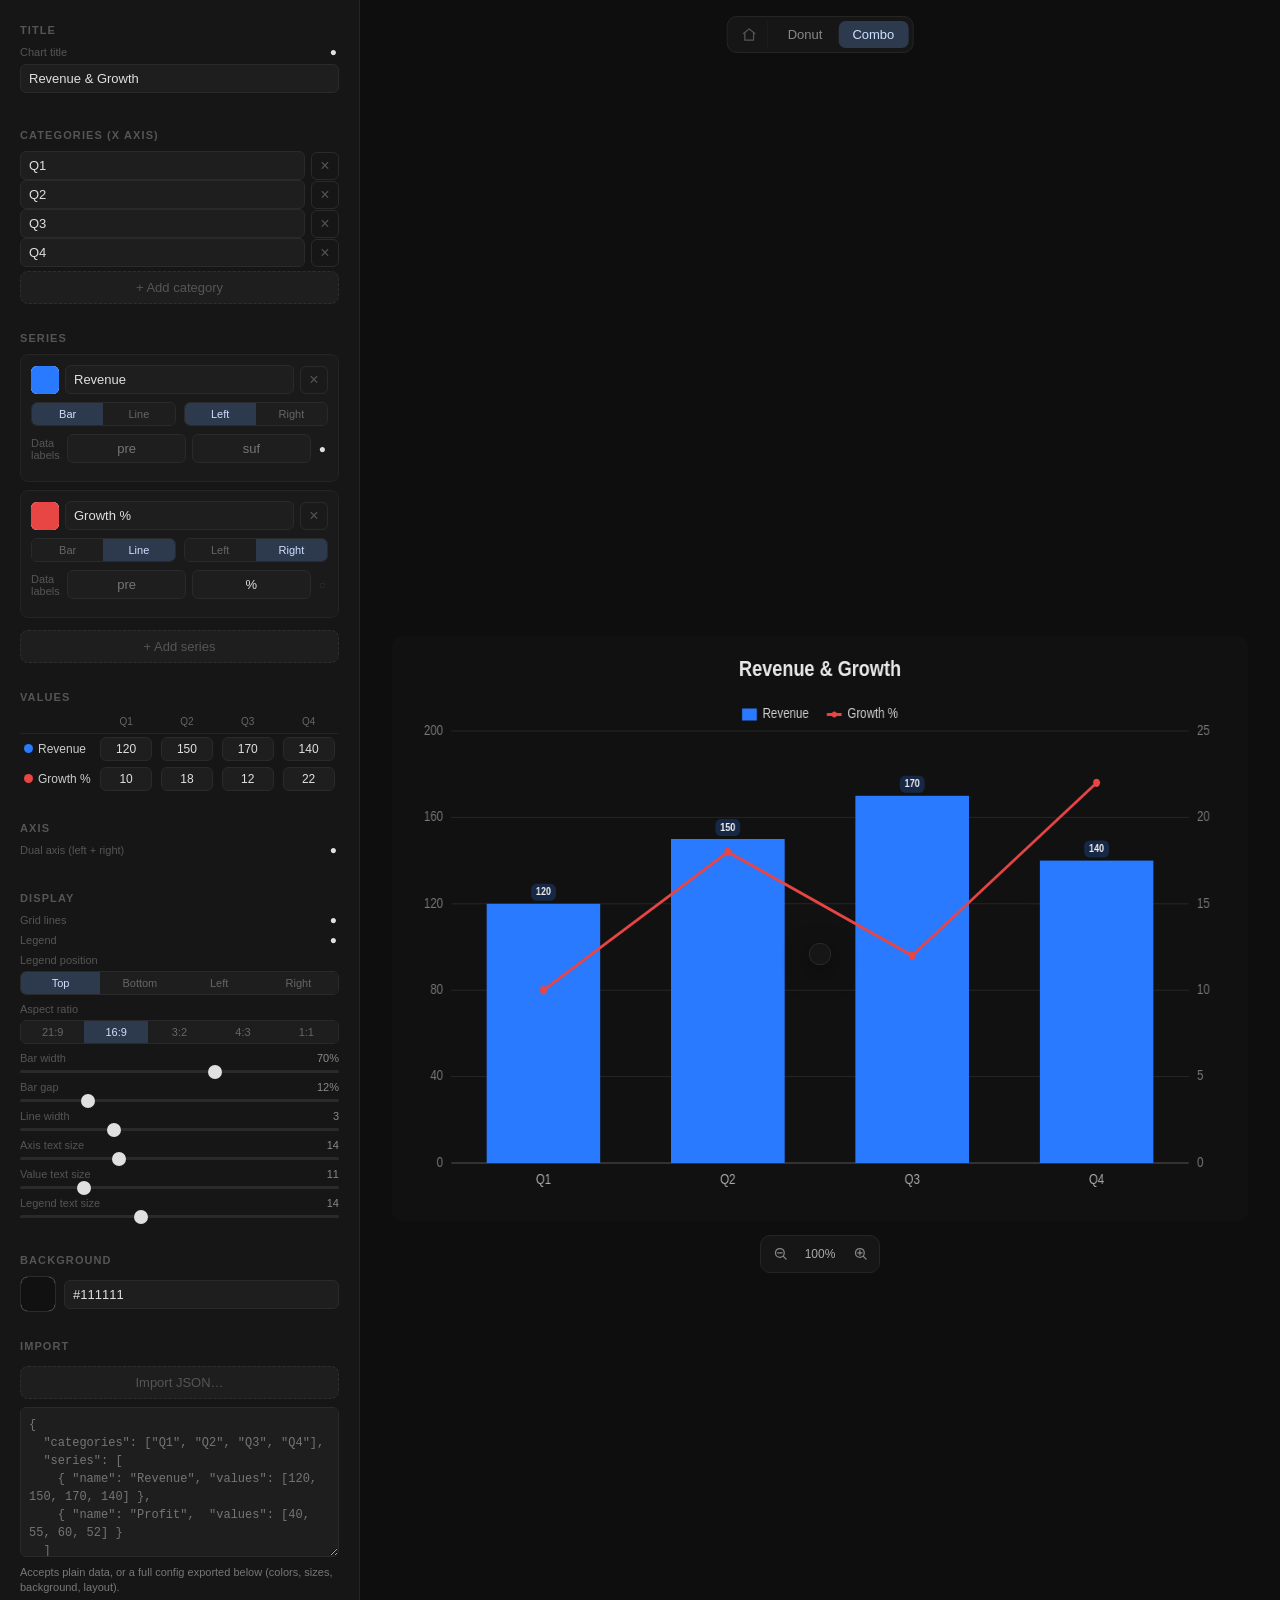
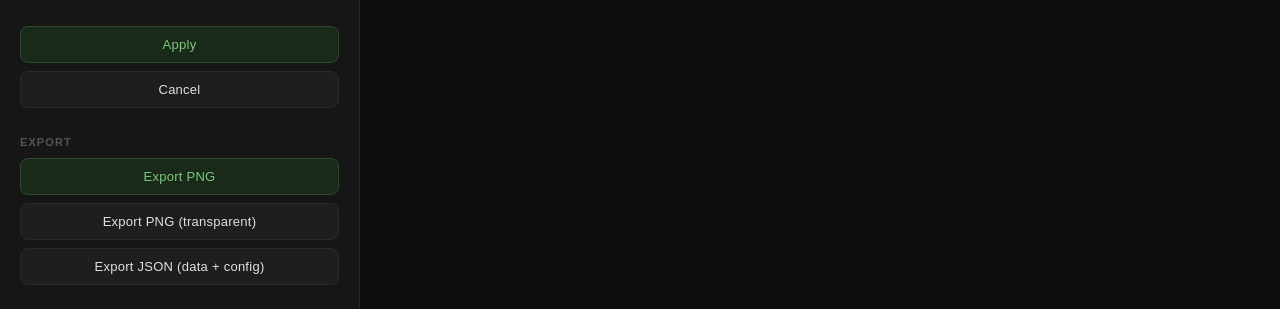
==== combo.html @ bbf1b8ee "Extract shared chart engine helpers; add donut JSON import/export Promote duplicated page code into " ====
<!DOCTYPE html>
<html lang="en">
<head>
<meta charset="UTF-8">
<meta name="viewport" content="width=device-width, initial-scale=1.0">
<title>Combo Chart Builder</title>
<link rel="stylesheet" href="shared.css">
</head>
<body>

<div id="panel">
  <div id="panel-inner">

    <div class="section">
      <div class="panel-title">Title</div>
      <div class="field-row">
        <div class="field-label-row">
          <div class="field-label">Chart title</div>
          <button class="vis-toggle" id="toggleTitle" title="Show/hide">●</button>
        </div>
        <input type="text" id="comboTitle" placeholder="Chart title">
      </div>
    </div>

    <div class="section">
      <div class="panel-title">Categories (X axis)</div>
      <div id="cat-list"></div>
      <button id="add-cat" class="btn-add">+ Add category</button>
    </div>

    <div class="section">
      <div class="panel-title">Series</div>
      <div id="series-list"></div>
      <button id="add-series" class="btn-add">+ Add series</button>
    </div>

    <div class="section">
      <div class="panel-title">Values</div>
      <div class="matrix-wrap"><div id="matrix"></div></div>
    </div>

    <div class="section">
      <div class="panel-title">Axis</div>
      <div class="toggle-row">
        <span class="field-label">Dual axis (left + right)</span>
        <button class="vis-toggle" id="toggleDual" title="Single / dual axis">●</button>
      </div>
    </div>

    <div class="section">
      <div class="panel-title">Display</div>
      <div class="toggle-row">
        <span class="field-label">Grid lines</span>
        <button class="vis-toggle" id="toggleGrid" title="Show/hide">●</button>
      </div>
      <div class="toggle-row">
        <span class="field-label">Legend</span>
        <button class="vis-toggle" id="toggleLegend" title="Show/hide">●</button>
      </div>
      <div class="field-stack" id="legendPosRow">
        <span class="field-label">Legend position</span>
        <div id="legendPosCtl"></div>
      </div>
      <div class="field-stack">
        <span class="field-label">Aspect ratio</span>
        <div id="aspectCtl"></div>
      </div>
      <div id="display-sliders"></div>
    </div>

    <div class="section">
      <div class="panel-title">Background</div>
      <div class="bg-row">
        <div class="bg-swatch" id="bgSwatch">
          <input type="color" id="bgColorPicker" value="#111111">
        </div>
        <input type="text" id="bgColorHex" value="#111111" placeholder="#111111">
      </div>
    </div>

    <div class="section">
      <div class="panel-title">Import</div>
      <button id="toggleImport" class="btn-add">Import JSON…</button>
      <div id="import-panel" hidden>
        <textarea id="importText" class="import-textarea" spellcheck="false"
          placeholder='{
  "categories": ["Q1", "Q2", "Q3", "Q4"],
  "series": [
    { "name": "Revenue", "values": [120, 150, 170, 140] },
    { "name": "Profit",  "values": [40, 55, 60, 52] }
  ]
}'></textarea>
        <div class="import-hint">Accepts plain data, or a full config exported below
          (colors, sizes, background, layout).</div>
        <div id="importMsg" class="import-msg"></div>
        <div class="export-btns">
          <button class="btn-export primary" id="applyImport">Apply</button>
          <button class="btn-export" id="cancelImport">Cancel</button>
        </div>
      </div>
    </div>

    <div class="section">
      <div class="panel-title">Export</div>
      <div class="export-btns">
        <button class="btn-export primary" onclick="exportChart(true)">Export PNG</button>
        <button class="btn-export" onclick="exportChart(false)">Export PNG (transparent)</button>
        <button class="btn-export" onclick="exportJSON()">Export JSON (data + config)</button>
      </div>
    </div>

  </div>
</div>

<div id="preview">
  <nav class="chart-tabs"></nav>
  <canvas id="canvas"></canvas>
</div>

<script src="shared.js"></script>
<script>
// ── State ──────────────────────────────────────────────────────────────────
let nextId = 1;

function mkSeries(name, color, kind, axis, values, showLabels = false, prefix = '', suffix = '', overrides = []) {
  return { id: nextId++, name, color, kind, axis, showLabels, prefix, suffix,
           values: values.slice(), overrides: overrides.slice() };
}

// Effective color of one bar: per-bar override if set, else the series color.
function barColor(s, ci) { return (s.overrides && s.overrides[ci]) || s.color; }

const state = {
  title: 'Revenue & Growth',
  showTitle: true,
  categories: ['Q1', 'Q2', 'Q3', 'Q4'],
  series: [],
  dualAxis: true,
  showGrid: true,
  showLegend: true,
  legendPos: 'top',     // 'top' | 'bottom' | 'left' | 'right'
  aspect: '16:9',       // '16:9' | '3:2' | '4:3' | '1:1'
  bgColor: '#111111',
  barWidth: 0.7,        // fraction of a category slot used by the bar group
  barGap: 0.12,         // gap between adjacent bars in a group, as a fraction of one bar's width
  lineWidth: 3,         // px
  axisFontSize: 14,     // px
  valueFontSize: 11,    // px
  legendFontSize: 14,   // px
};

state.series = [
  mkSeries('Revenue',  '#2A7AFF', 'bar',  'left',  [120, 150, 170, 140], true),
  mkSeries('Growth %', '#E84545', 'line', 'right', [10, 18, 12, 22], false, '', '%'),
];

// Effective axis honoring the dual-axis toggle (single axis => everything left).
function effAxis(s) { return state.dualAxis ? s.axis : 'left'; }

function axisMaxFor(list) {
  let max = 0;
  for (const s of list)
    for (const v of s.values) {
      const n = Number(v);
      if (isFinite(n) && n > max) max = n;
    }
  return niceMax(max);
}

// ── Canvas Rendering ────────────────────────────────────────────────────────
let [CANVAS_W, CANVAS_H] = ASPECTS[state.aspect] || ASPECTS['16:9'];
const TICKS = 5;

const canvas = document.getElementById('canvas');
let ctx      = setupCanvas(canvas, CANVAS_W, CANVAS_H);

// Bar rectangles from the last render (render coordinates), for click hit-testing,
// and the bar currently being recolored via the popover (null = none).
let barHits = [];
let selectedBar = null;   // { seriesId, ci }

// Switch aspect ratio: resize the canvas backing store and repaint.
function setAspect(a) {
  if (!ASPECTS[a]) return;
  state.aspect = a;
  [CANVAS_W, CANVAS_H] = ASPECTS[a];
  ctx = setupCanvas(canvas, CANVAS_W, CANVAS_H);
  renderPreview();
}

function render(c, w, h, withBg) {
  c.clearRect(0, 0, w, h);
  if (withBg) { c.fillStyle = state.bgColor; c.fillRect(0, 0, w, h); }

  const cats = state.categories;
  if (!cats.length || !state.series.length) return;

  const leftList  = state.series.filter(s => effAxis(s) === 'left');
  const rightList = state.series.filter(s => effAxis(s) === 'right');
  const hasRight  = state.dualAxis && rightList.length > 0;

  const leftMax  = axisMaxFor(leftList);
  const rightMax = axisMaxFor(rightList);

  // Legend metrics (computed up front so the plot can reserve space for it).
  const lf = state.legendFontSize;
  const legendOn = state.showLegend && state.series.length > 0;
  const legPos = state.legendPos || 'top';
  const glyphW = 18, glyphGap = 7, itemGapX = 22;
  let legItemW = [], legBandH = 0, legBandW = 0;
  if (legendOn) {
    c.font = `500 ${lf}px ${FF}`;
    legItemW = state.series.map(s => glyphW + glyphGap + c.measureText(s.name || 'Series').width);
    legBandH = Math.round(lf * 1.5) + 12;          // height of a top/bottom legend row
    legBandW = Math.max(...legItemW) + 28;         // width of a left/right legend column
  }

  // Plot rectangle — reserve space on whichever side holds the legend; the
  // bottom strip also grows with the number of wrapped X-axis label lines.
  let top = 28;
  if (state.showTitle && state.title) top += 34;
  if (legendOn && legPos === 'top') top += legBandH;
  const plotTop   = top;
  let plotLeft    = 72;
  let plotRight   = w - (hasRight ? 72 : 32);
  if (legendOn && legPos === 'left')  plotLeft  += legBandW;
  if (legendOn && legPos === 'right') plotRight -= legBandW;
  const plotW = plotRight - plotLeft;
  if (plotW <= 0) return;

  // Wrap X-axis category labels to slot width; reserve a bottom strip tall
  // enough for the tallest wrapped label (min matches the original single-line gap).
  const af = state.axisFontSize;
  const slotW = plotW / cats.length;
  const lineHeight = Math.round(af * 1.25);
  c.font = `500 ${af}px ${FF}`;
  const wrappedLabels = cats.map(cat => wrapLabel(c, String(cat), slotW - 8));
  const maxLines = Math.max(1, ...wrappedLabels.map(l => l.length));
  let bottomPad = Math.max(58, 12 + maxLines * lineHeight + 8);
  if (legendOn && legPos === 'bottom') bottomPad += legBandH;
  const plotBottom = h - bottomPad;
  const plotH = plotBottom - plotTop;
  if (plotH <= 0) return;

  // Title
  if (state.showTitle && state.title) {
    c.font = `600 22px ${FF}`;
    c.fillStyle = '#e8e8e8';
    c.textAlign = 'center';
    c.textBaseline = 'alphabetic';
    c.fillText(state.title, w / 2, 40);
  }

  // Legend — placed on the side chosen via state.legendPos.
  if (legendOn) {
    c.font = `500 ${lf}px ${FF}`;
    c.textBaseline = 'middle';
    const drawItem = (s, gx, cy) => {
      if (s.kind === 'bar') {
        c.fillStyle = s.color;
        c.fillRect(gx, cy - 6, glyphW, 12);
      } else {
        c.strokeStyle = s.color;
        c.lineWidth = 3;
        c.beginPath(); c.moveTo(gx, cy); c.lineTo(gx + glyphW, cy); c.stroke();
        c.beginPath(); c.arc(gx + glyphW / 2, cy, 3, 0, Math.PI * 2); c.fillStyle = s.color; c.fill();
      }
      c.fillStyle = '#cfcfcf';
      c.textAlign = 'left';
      c.fillText(s.name || 'Series', gx + glyphW + glyphGap, cy);
    };

    if (legPos === 'left' || legPos === 'right') {
      // Vertical stack, centered on the plot's vertical span.
      const itemH = Math.round(lf * 1.7);
      const blockH = state.series.length * itemH;
      let cy = plotTop + plotH / 2 - blockH / 2 + itemH / 2;
      const gx = legPos === 'left' ? 14 : (w - legBandW + 8);
      state.series.forEach(s => { drawItem(s, gx, cy); cy += itemH; });
    } else {
      // Horizontal row, centered across the canvas.
      const totalW = legItemW.reduce((a, b) => a + b, 0) + itemGapX * (state.series.length - 1);
      let gx = w / 2 - totalW / 2;
      const cy = legPos === 'top' ? plotTop - legBandH / 2 : h - legBandH / 2;
      state.series.forEach((s, i) => { drawItem(s, gx, cy); gx += legItemW[i] + itemGapX; });
    }
  }

  // Grid + Y axis ticks/labels
  c.font = `400 ${af}px ${FF}`;
  c.textBaseline = 'middle';
  for (let i = 0; i <= TICKS; i++) {
    const frac = i / TICKS;
    const y = plotBottom - frac * plotH;

    if (state.showGrid) {
      c.strokeStyle = '#262626';
      c.lineWidth = 1;
      c.beginPath(); c.moveTo(plotLeft, y); c.lineTo(plotRight, y); c.stroke();
    }

    // Left axis label
    c.fillStyle = '#777';
    c.textAlign = 'right';
    c.fillText(fmtNum(leftMax * frac), plotLeft - 10, y);

    // Right axis label
    if (hasRight) {
      c.fillStyle = '#777';
      c.textAlign = 'left';
      c.fillText(fmtNum(rightMax * frac), plotRight + 10, y);
    }
  }

  // Baseline
  c.strokeStyle = '#3a3a3a';
  c.lineWidth = 1.5;
  c.beginPath(); c.moveTo(plotLeft, plotBottom); c.lineTo(plotRight, plotBottom); c.stroke();

  // X axis category labels (wrapped onto multiple lines, centered per slot)
  c.font = `500 ${af}px ${FF}`;
  c.fillStyle = '#aaa';
  c.textAlign = 'center';
  c.textBaseline = 'top';
  cats.forEach((cat, i) => {
    const cx = plotLeft + slotW * (i + 0.5);
    wrappedLabels[i].forEach((line, li) => {
      c.fillText(line, cx, plotBottom + 10 + li * lineHeight);
    });
  });

  const scaleFor = s => (effAxis(s) === 'right' && state.dualAxis) ? rightMax : leftMax;

  // Bars (grouped side-by-side within each slot). Each bar keeps a constant
  // width, but only the bars that actually have a value are drawn and they're
  // centered under the category tick — so a category missing one of its values
  // still lines its remaining bar(s) up with the label instead of leaving it
  // stuck in an empty lane. `barGap` sets the spacing between adjacent bars.
  const barSeries = state.series.filter(s => s.kind === 'bar');
  const groupW = slotW * state.barWidth;
  const barW = barSeries.length ? groupW / barSeries.length : 0;
  const gap = barW * state.barGap;
  barHits = [];
  cats.forEach((cat, ci) => {
    const center = plotLeft + slotW * (ci + 0.5);
    const present = barSeries.filter(s => {
      const v = Number(s.values[ci]);
      return isFinite(v) && v > 0;
    });
    if (!present.length) return;
    const subLeft = center - (present.length * barW) / 2;
    present.forEach((s, k) => {
      const v = Number(s.values[ci]);
      const axisMax = scaleFor(s) || 1;
      const bh = Math.min(v / axisMax, 1) * plotH;
      const bx = subLeft + k * barW + gap / 2;
      const bw = Math.max(barW - gap, 1);
      const by = plotBottom - bh;
      const color = barColor(s, ci);
      c.fillStyle = color;
      c.fillRect(bx, by, bw, bh);
      barHits.push({ x: bx, y: by, w: bw, h: bh, seriesId: s.id, ci });

      // Selection outline while the color popover is open — preview only,
      // never in exported PNGs (those render into an offscreen context).
      if (c === ctx && selectedBar && selectedBar.seriesId === s.id && selectedBar.ci === ci) {
        c.strokeStyle = '#ffffff';
        c.lineWidth = 2;
        c.strokeRect(bx - 1.5, by - 1.5, bw + 3, bh + 3);
      }

      if (s.showLabels)
        drawValueLabel(c, (s.prefix || '') + fmtNum(v) + (s.suffix || ''), bx + bw / 2, by - 3, color,
                       state.valueFontSize);
    });
  });

  // Lines (one polyline per line series, gaps on null values)
  const lineSeries = state.series.filter(s => s.kind === 'line');
  lineSeries.forEach(s => {
    const axisMax = scaleFor(s) || 1;
    const pts = cats.map((cat, ci) => {
      const v = Number(s.values[ci]);
      if (!isFinite(v) || s.values[ci] === null || s.values[ci] === '') return null;
      return {
        x: plotLeft + slotW * (ci + 0.5),
        y: plotBottom - Math.min(v / axisMax, 1) * plotH,
        v,
      };
    });

    // Stroke connected segments
    c.strokeStyle = s.color;
    c.lineWidth = state.lineWidth;
    c.lineJoin = 'round';
    c.lineCap = 'round';
    let started = false;
    c.beginPath();
    pts.forEach(p => {
      if (!p) { started = false; return; }
      if (!started) { c.moveTo(p.x, p.y); started = true; }
      else c.lineTo(p.x, p.y);
    });
    c.stroke();

    // Points + value labels
    pts.forEach(p => {
      if (!p) return;
      c.beginPath();
      c.arc(p.x, p.y, state.lineWidth * 1.4, 0, Math.PI * 2);
      c.fillStyle = s.color;
      c.fill();
      if (s.showLabels)
        drawValueLabel(c, (s.prefix || '') + fmtNum(p.v) + (s.suffix || ''),
                       p.x, p.y - state.lineWidth * 1.4 - 3, s.color, state.valueFontSize);
    });
  });
}

function renderPreview() {
  render(ctx, CANVAS_W, CANVAS_H, true);
  persist();
}

// ── Persistence ───────────────────────────────────────────────────────────────
const STORAGE_KEY = 'combo-builder-v1';

// Full, portable snapshot of the chart: data + visual configuration. Shared by
// localStorage persistence and JSON export so the two never drift. Series ids are
// internal-only and omitted (import/restore reassign them).
function getConfig() {
  return {
    title: state.title,
    showTitle: state.showTitle,
    categories: state.categories.slice(),
    series: state.series.map(({ name, color, kind, axis, showLabels, prefix, suffix, values, overrides }) =>
      ({ name, color, kind, axis, showLabels, prefix, suffix, values: values.slice(),
         overrides: (overrides || []).map(v => v || null) })),
    dualAxis: state.dualAxis,
    showGrid: state.showGrid,
    showLegend: state.showLegend,
    legendPos: state.legendPos,
    aspect: state.aspect,
    bgColor: state.bgColor,
    barWidth: state.barWidth,
    barGap: state.barGap,
    lineWidth: state.lineWidth,
    axisFontSize: state.axisFontSize,
    valueFontSize: state.valueFontSize,
    legendFontSize: state.legendFontSize,
  };
}

function persist() {
  saveState(STORAGE_KEY, getConfig());
}

function restore() {
  const data = loadState(STORAGE_KEY);
  if (!data || !Array.isArray(data.series) || !data.series.length) return false;

  state.title      = data.title      ?? state.title;
  state.showTitle  = data.showTitle  ?? true;
  state.categories = Array.isArray(data.categories) && data.categories.length ? data.categories : state.categories;
  // Migration: older saves used a single global `showValues`; fall back to it per series.
  const legacyLabels = data.showValues === true;
  state.series     = data.series.map((s, i) => ({
    id: s.id ?? (i + 1), name: s.name, color: s.color,
    kind: s.kind === 'line' ? 'line' : 'bar',
    axis: s.axis === 'right' ? 'right' : 'left',
    showLabels: s.showLabels ?? legacyLabels,
    prefix: s.prefix ?? '',
    suffix: s.suffix ?? '',
    values: Array.isArray(s.values) ? s.values : [],
    overrides: Array.isArray(s.overrides) ? s.overrides.map(v => isHex6(v) ? v : null) : [],
  }));
  state.dualAxis   = data.dualAxis   ?? true;
  state.showGrid   = data.showGrid   ?? true;
  state.showLegend = data.showLegend ?? true;
  state.legendPos  = ['top', 'bottom', 'left', 'right'].includes(data.legendPos) ? data.legendPos : 'top';
  state.aspect     = ASPECTS[data.aspect] ? data.aspect : '16:9';
  state.bgColor    = data.bgColor    ?? state.bgColor;
  state.barWidth   = data.barWidth   ?? state.barWidth;
  state.barGap     = data.barGap     ?? state.barGap;
  state.lineWidth  = data.lineWidth  ?? state.lineWidth;
  state.axisFontSize   = data.axisFontSize   ?? state.axisFontSize;
  state.valueFontSize  = data.valueFontSize  ?? state.valueFontSize;
  state.legendFontSize = data.legendFontSize ?? state.legendFontSize;

  // Keep every series' value array aligned to the category count
  state.series.forEach(s => alignValues(s));
  nextId = Math.max(0, ...state.series.map(s => s.id)) + 1;
  return true;
}

// Pad/trim a series' values and per-bar overrides to match the number of categories.
function alignValues(s) {
  const n = state.categories.length;
  while (s.values.length < n) s.values.push(null);
  s.values.length = n;
  s.overrides ??= [];
  while (s.overrides.length < n) s.overrides.push(null);
  s.overrides.length = n;
}

// ── UI: Categories ────────────────────────────────────────────────────────────
function renderCategories() {
  const list = document.getElementById('cat-list');
  list.innerHTML = '';
  state.categories.forEach((cat, idx) => {
    const row = document.createElement('div');
    row.className = 'item-row';
    row.style.gridTemplateColumns = '1fr 28px';

    const input = document.createElement('input');
    input.type = 'text';
    input.value = cat;
    input.placeholder = 'Category';
    input.addEventListener('input', e => {
      state.categories[idx] = e.target.value;
      renderMatrix();      // refresh column header (cell focus is elsewhere)
      renderPreview();
    });

    const del = document.createElement('button');
    del.className = 'btn-icon delete';
    del.innerHTML = '×';
    del.title = 'Remove';
    del.addEventListener('click', () => {
      if (state.categories.length <= 1) return;
      state.categories.splice(idx, 1);
      state.series.forEach(s => { s.values.splice(idx, 1); s.overrides.splice(idx, 1); });
      renderCategories();
      renderMatrix();
      renderPreview();
    });

    row.append(input, del);
    list.appendChild(row);
  });
}

document.getElementById('add-cat').addEventListener('click', () => {
  state.categories.push('Cat ' + (state.categories.length + 1));
  state.series.forEach(s => { s.values.push(null); s.overrides.push(null); });
  renderCategories();
  renderMatrix();
  renderPreview();
});

// ── UI: Series cards ──────────────────────────────────────────────────────────
function renderSeries() {
  const list = document.getElementById('series-list');
  list.innerHTML = '';
  state.series.forEach((s, idx) => {
    const card = document.createElement('div');
    card.className = 'series-card';

    const top = document.createElement('div');
    top.className = 'series-card-top';

    const swatch = colorSwatch(s.color, hex => { s.color = hex; renderMatrix(); renderPreview(); });

    const nameIn = document.createElement('input');
    nameIn.type = 'text';
    nameIn.value = s.name;
    nameIn.placeholder = 'Series name';
    nameIn.addEventListener('input', e => {
      s.name = e.target.value;
      renderMatrix();    // refresh row head (cell focus is elsewhere)
      renderPreview();
    });

    const del = document.createElement('button');
    del.className = 'btn-icon delete';
    del.innerHTML = '×';
    del.title = 'Remove';
    del.addEventListener('click', () => {
      if (state.series.length <= 1) return;
      state.series.splice(idx, 1);
      renderSeries();
      renderMatrix();
      renderPreview();
    });

    top.append(swatch, nameIn, del);

    const controls = document.createElement('div');
    controls.className = 'series-card-controls';

    const kindToggle = makeSegToggle(
      [{ label: 'Bar', value: 'bar' }, { label: 'Line', value: 'line' }],
      s.kind, false,
      v => { s.kind = v; renderSeries(); renderPreview(); }
    );

    const axisToggle = makeSegToggle(
      [{ label: 'Left', value: 'left' }, { label: 'Right', value: 'right' }],
      s.axis, !state.dualAxis,
      v => { s.axis = v; renderSeries(); renderPreview(); }
    );

    controls.append(kindToggle, axisToggle);

    const labelsRow = document.createElement('div');
    labelsRow.className = 'toggle-row';
    const labelsLabel = document.createElement('span');
    labelsLabel.className = 'field-label';
    labelsLabel.textContent = 'Data labels';

    const affix = (value, ph, onChange) => {
      const inp = document.createElement('input');
      inp.type = 'text';
      inp.className = 'label-affix';
      inp.value = value;
      inp.placeholder = ph;
      inp.maxLength = 4;
      inp.title = ph === 'pre' ? 'Label prefix (e.g. $)' : 'Label suffix (e.g. %)';
      inp.addEventListener('input', e => { onChange(e.target.value); renderPreview(); });
      return inp;
    };

    const right = document.createElement('div');
    right.className = 'labels-right';
    right.append(
      affix(s.prefix, 'pre', v => { s.prefix = v; }),
      affix(s.suffix, 'suf', v => { s.suffix = v; }),
      visToggle(s.showLabels, on => { s.showLabels = on; renderPreview(); }),
    );
    labelsRow.append(labelsLabel, right);

    card.append(top, controls, labelsRow);
    list.appendChild(card);
  });
}

document.getElementById('add-series').addEventListener('click', () => {
  const color = PALETTE[state.series.length % PALETTE.length];
  const s = mkSeries('Series ' + (state.series.length + 1), color, 'bar', 'left', []);
  alignValues(s);
  state.series.push(s);
  renderSeries();
  renderMatrix();
  renderPreview();
});

// ── UI: Value matrix (series rows × category columns) ──────────────────────────
function renderMatrix() {
  const host = document.getElementById('matrix');
  host.innerHTML = '';
  const table = document.createElement('table');
  table.className = 'value-matrix';

  // Header row of category names
  const thead = document.createElement('thead');
  const hr = document.createElement('tr');
  hr.appendChild(document.createElement('th'));
  state.categories.forEach(cat => {
    const th = document.createElement('th');
    th.textContent = cat || '—';
    hr.appendChild(th);
  });
  thead.appendChild(hr);
  table.appendChild(thead);

  // One row per series
  const tbody = document.createElement('tbody');
  state.series.forEach(s => {
    const tr = document.createElement('tr');

    const head = document.createElement('th');
    head.className = 'row-head';
    head.title = s.name;
    const chip = document.createElement('span');
    chip.className = 'matrix-chip';
    const dot = document.createElement('span');
    dot.className = 'matrix-dot';
    dot.style.background = s.color;
    chip.append(dot, document.createTextNode(s.name || 'Series'));
    head.appendChild(chip);
    tr.appendChild(head);

    state.categories.forEach((cat, ci) => {
      const td = document.createElement('td');
      const input = document.createElement('input');
      input.type = 'number';
      input.value = (s.values[ci] === null || s.values[ci] === undefined) ? '' : s.values[ci];
      input.addEventListener('input', e => {
        const raw = e.target.value;
        s.values[ci] = raw === '' ? null : parseFloat(raw);
        renderPreview();   // no rebuild — keep cell focus
      });
      td.appendChild(input);
      tr.appendChild(td);
    });

    tbody.appendChild(tr);
  });
  table.appendChild(tbody);
  host.appendChild(table);
}

// ── Toggles ─────────────────────────────────────────────────────────────────
const bindToggle = (id, key, after) =>
  bindStateToggle(id, state, key, () => { if (after) after(); renderPreview(); });

// Legend position selector (hidden while the legend is off).
function buildLegendPos() {
  const host = document.getElementById('legendPosCtl');
  host.innerHTML = '';
  host.appendChild(makeSegToggle(
    [
      { label: 'Top',    value: 'top' },
      { label: 'Bottom', value: 'bottom' },
      { label: 'Left',   value: 'left' },
      { label: 'Right',  value: 'right' },
    ],
    state.legendPos, false,
    v => { state.legendPos = v; buildLegendPos(); renderPreview(); },
  ));
  document.getElementById('legendPosRow').hidden = !state.showLegend;
}

// Aspect-ratio selector — resizes the canvas to the chosen ratio.
function buildAspect() {
  const host = document.getElementById('aspectCtl');
  host.innerHTML = '';
  host.appendChild(makeSegToggle(
    Object.keys(ASPECTS).map(r => ({ label: r, value: r })),
    state.aspect, false,
    v => { setAspect(v); buildAspect(); },
  ));
}

bindToggle('toggleTitle',  'showTitle');
bindToggle('toggleGrid',   'showGrid');
bindToggle('toggleLegend', 'showLegend', buildLegendPos);
bindToggle('toggleDual',   'dualAxis', renderSeries);  // re-enable/disable axis toggles

document.getElementById('comboTitle').addEventListener('input', e => {
  state.title = e.target.value;
  renderPreview();
});

// ── Display sliders ───────────────────────────────────────────────────────────
function buildSliders() {
  const host = document.getElementById('display-sliders');
  host.innerHTML = '';
  host.append(
    sliderRow('Bar width', {
      min: 0.3, max: 0.95, step: 0.05, value: state.barWidth,
      fmt: v => Math.round(v * 100) + '%',
      onInput: v => { state.barWidth = v; renderPreview(); },
    }),
    sliderRow('Bar gap', {
      min: 0, max: 0.6, step: 0.02, value: state.barGap,
      fmt: v => Math.round(v * 100) + '%',
      onInput: v => { state.barGap = v; renderPreview(); },
    }),
    sliderRow('Line width', {
      min: 1, max: 8, step: 0.5, value: state.lineWidth,
      fmt: v => v, onInput: v => { state.lineWidth = v; renderPreview(); },
    }),
    sliderRow('Axis text size', {
      min: 8, max: 28, step: 1, value: state.axisFontSize,
      fmt: v => v, onInput: v => { state.axisFontSize = v; renderPreview(); },
    }),
    sliderRow('Value text size', {
      min: 8, max: 24, step: 1, value: state.valueFontSize,
      fmt: v => v, onInput: v => { state.valueFontSize = v; renderPreview(); },
    }),
    sliderRow('Legend text size', {
      min: 8, max: 24, step: 1, value: state.legendFontSize,
      fmt: v => v, onInput: v => { state.legendFontSize = v; renderPreview(); },
    }),
  );
}

// ── Background ────────────────────────────────────────────────────────────────
const applyBgColor = bindBgControl(state, renderPreview);

// ── Bar color popover ─────────────────────────────────────────────────────────
// Click a bar on the chart to recolor just that bar (one series at one
// category). A small popover with a color swatch and a Reset button opens next
// to it; Escape or clicking anywhere else dismisses it.
const preview = document.getElementById('preview');
const barPopover = document.createElement('div');
barPopover.className = 'bar-popover';
barPopover.hidden = true;
preview.appendChild(barPopover);

function closeBarPopover() {
  if (barPopover.hidden) return;
  barPopover.hidden = true;
  selectedBar = null;
  render(ctx, CANVAS_W, CANVAS_H, true);   // repaint without the selection outline
}

function openBarPopover(hit, clientX, clientY) {
  const s = state.series.find(sr => sr.id === hit.seriesId);
  if (!s) return;
  selectedBar = { seriesId: hit.seriesId, ci: hit.ci };

  barPopover.innerHTML = '';
  const title = document.createElement('div');
  title.className = 'bar-popover-title';
  title.textContent = (s.name || 'Series') + ' · ' + (state.categories[hit.ci] || '—');

  const row = document.createElement('div');
  row.className = 'bar-popover-row';
  const swatch = colorSwatch(barColor(s, hit.ci), hex => {
    s.overrides[hit.ci] = hex;
    renderPreview();
  });
  const reset = document.createElement('button');
  reset.className = 'btn-export';
  reset.textContent = 'Reset';
  reset.title = 'Back to the series color';
  reset.addEventListener('click', () => {
    s.overrides[hit.ci] = null;
    renderPreview();
    closeBarPopover();
  });
  row.append(swatch, reset);
  barPopover.append(title, row);
  barPopover.hidden = false;

  // Position next to the click, clamped inside the preview pane.
  const pr = preview.getBoundingClientRect();
  const px = Math.max(8, Math.min(clientX - pr.left + 12, preview.clientWidth  - barPopover.offsetWidth  - 8));
  const py = Math.max(8, Math.min(clientY - pr.top  + 12, preview.clientHeight - barPopover.offsetHeight - 8));
  barPopover.style.left = px + 'px';
  barPopover.style.top  = py + 'px';

  render(ctx, CANVAS_W, CANVAS_H, true);   // repaint with the selection outline
}

// Map a mouse event to render coordinates and find the bar under it, if any.
// getBoundingClientRect reflects the visual zoom transform, so dividing by it
// works at any zoom level (the scale is uniform).
function barHitAt(e) {
  const rect = canvas.getBoundingClientRect();
  if (!rect.width || !rect.height) return null;
  const x = (e.clientX - rect.left) * (CANVAS_W / rect.width);
  const y = (e.clientY - rect.top)  * (CANVAS_H / rect.height);
  return barHits.find(b => x >= b.x && x <= b.x + b.w && y >= b.y && y <= b.y + b.h) || null;
}

canvas.addEventListener('click', e => {
  const hit = barHitAt(e);
  if (hit) openBarPopover(hit, e.clientX, e.clientY);
  else closeBarPopover();
});

canvas.addEventListener('mousemove', e => {
  // Pointer over bars; otherwise fall back to the zoom pan cursor ('grab' when
  // zoomed in — shared.js only re-applies it on zoom changes, so restore it here).
  const zoomed = /scale\(([\d.]+)\)/.exec(canvas.style.transform || '');
  canvas.style.cursor = barHitAt(e) ? 'pointer' : (zoomed && parseFloat(zoomed[1]) > 1 ? 'grab' : '');
});

// Dismiss on any press outside the popover. Presses on the canvas are left to
// the click handler above (hit → move popover, miss → close).
document.addEventListener('pointerdown', e => {
  if (barPopover.hidden || barPopover.contains(e.target) || e.target === canvas) return;
  closeBarPopover();
});
document.addEventListener('keydown', e => {
  if (e.key === 'Escape') closeBarPopover();
});

// ── Export ────────────────────────────────────────────────────────────────────
function exportChart(withBg) {
  exportPNG({
    render, w: CANVAS_W, h: CANVAS_H, withBg,
    filename: withBg ? 'combo-chart.png' : 'combo-chart-transparent.png',
  });
}

// Save the full config (data + colors + sizes + layout) as a JSON file that can
// be re-imported via the Import panel.
function exportJSON() {
  downloadText('combo-chart.json', JSON.stringify(getConfig(), null, 2));
}

// ── Import (paste JSON) ────────────────────────────────────────────────────────
// Accepts a minimal data shape:
//   { "categories": ["Q1", ...], "series": [ { "name": "Revenue", "values": [..] } ] }
// …or a full config as produced by Export JSON, where each series may also carry
// "color"/"kind"/"axis"/"showLabels"/"prefix"/"suffix"/"overrides" (per-bar color
// overrides aligned to categories) and the top level may carry
// visual settings (title, dualAxis, showGrid, legend, aspect, bgColor, sizes…).
// Anything omitted falls back to a sensible default — first series bars, rest lines.

// Push the current state into every panel control (inputs, toggles, sliders,
// selectors, background). Shared by import and initial load so they can't drift.
function syncControls() {
  document.getElementById('comboTitle').value = state.title;
  syncToggleBtn('toggleTitle',  state.showTitle);
  syncToggleBtn('toggleGrid',   state.showGrid);
  syncToggleBtn('toggleLegend', state.showLegend);
  syncToggleBtn('toggleDual',   state.dualAxis);
  applyBgColor(state.bgColor);
  buildSliders();
  buildLegendPos();
  buildAspect();
}

function applyImportData(data) {
  const cats = Array.isArray(data?.categories) ? data.categories.map(String) : null;
  const rawSeries = Array.isArray(data?.series) ? data.series : null;
  if (!cats || !cats.length)
    return { ok: false, msg: 'Need a non-empty "categories" array.' };
  if (!rawSeries || !rawSeries.length)
    return { ok: false, msg: 'Need a non-empty "series" array.' };
  if (!rawSeries.every(s => s && Array.isArray(s.values)))
    return { ok: false, msg: 'Each series needs a "values" array.' };

  nextId = 1;
  state.categories = cats;
  state.series = rawSeries.map((s, i) => {
    const values = s.values.map(v => (v === null || v === '' ? null : Number(v)));
    const series = mkSeries(
      s.name != null ? String(s.name) : 'Series ' + (i + 1),
      isHex6(s.color) ? s.color : PALETTE[i % PALETTE.length],
      s.kind === 'line' || s.kind === 'bar' ? s.kind : (i === 0 ? 'bar' : 'line'),
      s.axis === 'right' ? 'right' : 'left',
      values,
      s.showLabels === true,
      s.prefix != null ? String(s.prefix) : '',
      s.suffix != null ? String(s.suffix) : '',
      Array.isArray(s.overrides) ? s.overrides.map(v => isHex6(v) ? v : null) : [],
    );
    alignValues(series);
    return series;
  });

  // Optional visual configuration — applied only when present and valid.
  const clamp = (n, lo, hi) => Math.max(lo, Math.min(hi, n));
  if (data.title != null)                  state.title      = String(data.title);
  if (typeof data.showTitle  === 'boolean') state.showTitle  = data.showTitle;
  if (typeof data.dualAxis   === 'boolean') state.dualAxis   = data.dualAxis;
  if (typeof data.showGrid   === 'boolean') state.showGrid   = data.showGrid;
  if (typeof data.showLegend === 'boolean') state.showLegend = data.showLegend;
  if (['top', 'bottom', 'left', 'right'].includes(data.legendPos)) state.legendPos = data.legendPos;
  if (ASPECTS[data.aspect]) state.aspect = data.aspect;
  if (isHex6(data.bgColor)) state.bgColor = data.bgColor;
  if (Number.isFinite(data.barWidth))       state.barWidth       = clamp(data.barWidth, 0.3, 0.95);
  if (Number.isFinite(data.barGap))         state.barGap         = clamp(data.barGap, 0, 0.6);
  if (Number.isFinite(data.lineWidth))      state.lineWidth      = clamp(data.lineWidth, 1, 8);
  if (Number.isFinite(data.axisFontSize))   state.axisFontSize   = clamp(data.axisFontSize, 8, 28);
  if (Number.isFinite(data.valueFontSize))  state.valueFontSize  = clamp(data.valueFontSize, 8, 24);
  if (Number.isFinite(data.legendFontSize)) state.legendFontSize = clamp(data.legendFontSize, 8, 24);

  renderCategories();
  renderSeries();
  renderMatrix();
  syncControls();
  setAspect(state.aspect);   // resize canvas to imported ratio, then repaint
  return { ok: true, msg: 'Imported ' + state.series.length + ' series × ' + cats.length + ' categories.' };
}

initImportPanel(applyImportData);

// ── Init ──────────────────────────────────────────────────────────────────────
restore();
state.series.forEach(alignValues);   // also sizes the default series' overrides

renderCategories();
renderSeries();
renderMatrix();
syncControls();
setAspect(state.aspect);   // size the canvas to the restored ratio and paint
</script>
</body>
</html>
---- shared.css ----
/* ── Shared dark UI for all chart builders ─────────────────────────────────── */
*, *::before, *::after { box-sizing: border-box; margin: 0; padding: 0; }

body {
  background: #0e0e0e;
  color: #e0e0e0;
  font-family: -apple-system, BlinkMacSystemFont, 'Segoe UI', sans-serif;
  font-size: 13px;
  min-height: 100vh;
  display: flex;
}

/* ── Left Panel ─────────────────────────────────────── */
#panel {
  width: 360px;
  min-width: 360px;
  background: #161616;
  border-right: 1px solid #252525;
  display: flex;
  flex-direction: column;
  overflow-y: auto;
}

#panel-inner {
  padding: 24px 20px;
  display: flex;
  flex-direction: column;
  gap: 28px;
}

.panel-title {
  font-size: 11px;
  font-weight: 600;
  letter-spacing: 0.1em;
  text-transform: uppercase;
  color: #555;
  margin-bottom: 10px;
}

/* Items / rows */
#items-list {
  display: flex;
  flex-direction: column;
  gap: 8px;
}

.item-row {
  display: grid;
  grid-template-columns: 28px 1fr 72px 56px 28px;
  gap: 6px;
  align-items: center;
}

.color-swatch {
  width: 28px;
  height: 28px;
  border-radius: 6px;
  border: none;
  cursor: pointer;
  padding: 0;
  background: none;
  position: relative;
  overflow: hidden;
  flex-shrink: 0;
}

.color-swatch input[type="color"] {
  position: absolute;
  top: 0; left: 0;
  width: 200%;
  height: 200%;
  border: none;
  cursor: pointer;
  padding: 0;
  transform: translate(-25%, -25%);
}

input[type="text"],
input[type="number"] {
  background: #1e1e1e;
  border: 1px solid #2a2a2a;
  border-radius: 6px;
  color: #e0e0e0;
  font-size: 13px;
  padding: 6px 8px;
  outline: none;
  width: 100%;
  transition: border-color 0.15s;
}

input[type="text"]:focus,
input[type="number"]:focus { border-color: #444; }

input[type="number"] { -moz-appearance: textfield; }
input[type="number"]::-webkit-inner-spin-button,
input[type="number"]::-webkit-outer-spin-button { -webkit-appearance: none; }

.pct-wrap { position: relative; }
.pct-wrap input { padding-right: 20px; }
.pct-wrap::after {
  content: '%';
  position: absolute;
  right: 8px; top: 50%;
  transform: translateY(-50%);
  color: #555; font-size: 12px;
  pointer-events: none;
}

.pct-auto { color: #555 !important; border-color: #1e1e1e !important; }

.btn-icon {
  background: none;
  border: 1px solid #2a2a2a;
  border-radius: 6px;
  color: #555;
  cursor: pointer;
  width: 28px; height: 28px;
  display: flex; align-items: center; justify-content: center;
  font-size: 16px;
  transition: all 0.15s;
  line-height: 1;
}
.btn-icon:hover { border-color: #555; color: #e0e0e0; }
.btn-icon.delete:hover { border-color: #c0392b; color: #e74c3c; }

.btn-add {
  background: #1e1e1e;
  border: 1px dashed #2e2e2e;
  border-radius: 8px;
  color: #555;
  cursor: pointer;
  font-size: 13px;
  padding: 8px;
  text-align: center;
  transition: all 0.15s;
  margin-top: 4px;
}
.btn-add:hover { border-color: #555; color: #aaa; }

.section { display: flex; flex-direction: column; }

.field-row {
  display: flex; flex-direction: column;
  gap: 6px; margin-bottom: 8px;
}

.field-label { font-size: 11px; color: #555; font-weight: 500; }

.field-label-row {
  display: flex;
  justify-content: space-between;
  align-items: center;
}

.toggle-row {
  display: flex;
  justify-content: space-between;
  align-items: center;
  margin-bottom: 8px;
}

.field-stack {
  display: flex;
  flex-direction: column;
  gap: 5px;
  margin-bottom: 8px;
}

.labels-right { display: flex; align-items: center; gap: 6px; }
.label-affix {
  width: 40px;
  padding: 3px 5px;
  font-size: 12px;
  text-align: center;
}

.vis-toggle {
  background: none;
  border: none;
  padding: 0 2px;
  cursor: pointer;
  font-size: 12px;
  color: #e0e0e0;
  line-height: 1;
  transition: color 0.15s;
  flex-shrink: 0;
}
.vis-toggle.off { color: #333; }
.vis-toggle:hover { opacity: 0.7; }

.slider-row { display: flex; flex-direction: column; gap: 6px; margin-bottom: 8px; }
.slider-header { display: flex; justify-content: space-between; align-items: center; }
.slider-header span:first-child { font-size: 11px; color: #555; font-weight: 500; }
.slider-header span:last-child  { font-size: 11px; color: #888; font-variant-numeric: tabular-nums; }

input[type="range"] {
  -webkit-appearance: none;
  width: 100%; height: 3px;
  background: #2a2a2a;
  border-radius: 2px;
  outline: none;
  cursor: pointer;
}
input[type="range"]::-webkit-slider-thumb {
  -webkit-appearance: none;
  width: 14px; height: 14px;
  border-radius: 50%;
  background: #e0e0e0;
  cursor: pointer;
  transition: background 0.15s;
}
input[type="range"]::-webkit-slider-thumb:hover { background: #fff; }
input[type="range"]::-moz-range-thumb {
  width: 14px; height: 14px;
  border-radius: 50%;
  background: #e0e0e0;
  border: none; cursor: pointer;
}

.bg-row {
  display: grid;
  grid-template-columns: 36px 1fr;
  gap: 8px; align-items: center;
}

.bg-swatch {
  width: 36px; height: 36px;
  border-radius: 8px;
  border: 1px solid #2a2a2a;
  overflow: hidden; position: relative; cursor: pointer;
}
.bg-swatch input[type="color"] {
  position: absolute; top: 0; left: 0;
  width: 200%; height: 200%;
  border: none; cursor: pointer;
  transform: translate(-25%, -25%);
}

.export-btns { display: flex; flex-direction: column; gap: 8px; }

.btn-export {
  background: #1e1e1e;
  border: 1px solid #2a2a2a;
  border-radius: 8px;
  color: #e0e0e0;
  cursor: pointer;
  font-size: 13px; font-weight: 500;
  padding: 10px 16px;
  text-align: center;
  transition: all 0.15s;
  letter-spacing: 0.02em;
}
.btn-export:hover { background: #252525; border-color: #444; }
.btn-export.primary {
  background: #1a2a1a;
  border-color: #2d4a2d;
  color: #7bc97b;
}
.btn-export.primary:hover { background: #213221; border-color: #3a6a3a; }

/* ── Import (paste JSON) ───────────────────────────────────────── */
#import-panel { display: flex; flex-direction: column; gap: 8px; margin-top: 8px; }
.import-textarea {
  background: #1e1e1e;
  border: 1px solid #2a2a2a;
  border-radius: 6px;
  color: #e0e0e0;
  font-family: ui-monospace, SFMono-Regular, Menlo, monospace;
  font-size: 12px;
  line-height: 1.5;
  padding: 8px;
  outline: none;
  width: 100%;
  min-height: 150px;
  resize: vertical;
  transition: border-color 0.15s;
}
.import-textarea:focus { border-color: #444; }
.import-msg { font-size: 11px; min-height: 14px; }
.import-msg.error { color: #e07b7b; }
.import-msg.ok { color: #7bc97b; }
.import-hint { font-size: 11px; line-height: 1.4; color: #777; }

/* ── Right Panel (preview) ─────────────────────────────────────── */
#preview {
  position: relative;
  flex: 1;
  display: flex;
  flex-direction: column;
  align-items: center;
  justify-content: center;
  gap: 14px;
  padding: 32px;
  background: #0e0e0e;
  overflow: hidden;
}

/* Chart-type switcher: floating pill bar centered over the preview */
.chart-tabs {
  position: absolute;
  top: 16px; left: 50%;
  transform: translateX(-50%);
  display: flex;
  align-items: center;
  gap: 2px;
  background: #161616;
  border: 1px solid #252525;
  border-radius: 10px;
  padding: 4px;
  z-index: 10;
}
.chart-tab {
  display: flex;
  align-items: center;
  justify-content: center;
  padding: 6px 14px;
  border-radius: 7px;
  color: #888;
  text-decoration: none;
  font-size: 13px;
  font-weight: 500;
  transition: all 0.15s;
}
.chart-tab:hover { color: #e0e0e0; background: #1e1e1e; }
.chart-tab.active { background: #2d3a4d; color: #cfe0ff; }
.chart-tab.active:hover { background: #2d3a4d; }
.chart-tab.home {
  padding: 6px 10px;
  color: #555;
  margin-right: 4px;
  border-right: 1px solid #252525;
  border-radius: 7px 0 0 7px;
}
.chart-tab.home:hover { color: #aaa; background: none; }

#canvas {
  max-width: 100%;
  max-height: calc(100vh - 130px);
  border-radius: 10px;
  display: block;
  transition: transform 0.08s ease-out;
}

/* Zoom control: centered pill sitting just below the chart (purely visual —
   never affects export). position:relative + z-index keeps it above the
   scaled canvas when zoomed in. */
.zoom-ctl {
  position: relative;
  z-index: 11;
  flex-shrink: 0;
  display: flex;
  align-items: center;
  gap: 2px;
  background: #161616;
  border: 1px solid #252525;
  border-radius: 10px;
  padding: 4px;
}
.zoom-btn {
  display: flex;
  align-items: center;
  justify-content: center;
  width: 30px; height: 28px;
  padding: 0;
  border: none;
  background: none;
  color: #888;
  cursor: pointer;
  border-radius: 7px;
  transition: all 0.15s;
}
.zoom-btn:hover { color: #e0e0e0; background: #1e1e1e; }
.zoom-pct {
  min-width: 46px;
  text-align: center;
  border: none;
  background: none;
  color: #aaa;
  font-size: 12px;
  font-weight: 500;
  cursor: pointer;
  padding: 6px 4px;
  border-radius: 7px;
  font-variant-numeric: tabular-nums;
  transition: all 0.15s;
}
.zoom-pct:hover { color: #e0e0e0; background: #1e1e1e; }

/* ── Combo-builder additions ─────────────────────────────────────── */

/* Series card: name + color + bar/line + axis + delete */
.series-card {
  background: #1a1a1a;
  border: 1px solid #242424;
  border-radius: 8px;
  padding: 10px;
  display: flex;
  flex-direction: column;
  gap: 8px;
  margin-bottom: 8px;
}
.series-card-top {
  display: grid;
  grid-template-columns: 28px 1fr 28px;
  gap: 6px;
  align-items: center;
}
.series-card-controls {
  display: grid;
  grid-template-columns: 1fr 1fr;
  gap: 8px;
}

/* Segmented two-way toggle (bar/line, left/right) */
.seg-toggle {
  display: flex;
  border: 1px solid #2a2a2a;
  border-radius: 6px;
  overflow: hidden;
}
.seg-toggle button {
  flex: 1;
  background: #1e1e1e;
  border: none;
  color: #666;
  cursor: pointer;
  font-size: 11px;
  padding: 5px 4px;
  transition: all 0.15s;
}
.seg-toggle button.active { background: #2d3a4d; color: #cfe0ff; }
.seg-toggle button:hover:not(.active) { color: #aaa; }
.seg-toggle.disabled { opacity: 0.4; pointer-events: none; }

/* Bar color popover: floats inside #preview next to the clicked bar */
.bar-popover {
  position: absolute;
  z-index: 12;
  display: flex;
  flex-direction: column;
  gap: 8px;
  background: #161616;
  border: 1px solid #2a2a2a;
  border-radius: 10px;
  padding: 10px;
  box-shadow: 0 8px 24px rgba(0, 0, 0, 0.5);
}
.bar-popover-title {
  color: #aaa;
  font-size: 11px;
  font-weight: 500;
  white-space: nowrap;
  max-width: 220px;
  overflow: hidden;
  text-overflow: ellipsis;
}
.bar-popover-row {
  display: flex;
  align-items: center;
  gap: 8px;
}
.bar-popover-row .btn-export { padding: 6px 12px; font-size: 12px; }

/* Value matrix: series rows × category columns */
.matrix-wrap { overflow-x: auto; }
table.value-matrix {
  border-collapse: collapse;
  width: 100%;
  font-size: 12px;
}
table.value-matrix th,
table.value-matrix td {
  padding: 3px 4px;
  text-align: center;
}
table.value-matrix thead th {
  color: #666;
  font-weight: 500;
  font-size: 10px;
  white-space: nowrap;
  border-bottom: 1px solid #242424;
  padding-bottom: 6px;
}
table.value-matrix th.row-head {
  text-align: left;
  white-space: nowrap;
  max-width: 90px;
  overflow: hidden;
  text-overflow: ellipsis;
}
.matrix-chip {
  display: inline-flex;
  align-items: center;
  gap: 5px;
  color: #ccc;
  font-weight: 500;
}
.matrix-dot { width: 9px; height: 9px; border-radius: 50%; flex-shrink: 0; }
table.value-matrix td input {
  width: 52px;
  padding: 4px 5px;
  text-align: center;
  font-size: 12px;
}

/* ── Launcher hub ─────────────────────────────────────── */
body.launcher {
  display: flex;
  align-items: center;
  justify-content: center;
  padding: 40px;
}
.launcher-wrap { width: 100%; max-width: 760px; }
.launcher-head { text-align: center; margin-bottom: 36px; }
.launcher-head h1 {
  font-size: 26px;
  font-weight: 600;
  letter-spacing: -0.01em;
  margin-bottom: 8px;
}
.launcher-head p { color: #666; font-size: 14px; }
.launcher-grid {
  display: grid;
  grid-template-columns: repeat(auto-fit, minmax(220px, 1fr));
  gap: 16px;
}
.launcher-card {
  background: #161616;
  border: 1px solid #242424;
  border-radius: 12px;
  padding: 24px 20px;
  text-decoration: none;
  color: inherit;
  display: flex;
  flex-direction: column;
  gap: 10px;
  transition: all 0.15s;
}
.launcher-card:hover { border-color: #3a6a3a; background: #1a1f1a; transform: translateY(-2px); }
.launcher-card .glyph {
  width: 100%;
  height: 84px;
  display: flex;
  align-items: center;
  justify-content: center;
  color: #7bc97b;
  background: #111;
  border-radius: 8px;
}
.launcher-card h2 { font-size: 15px; font-weight: 600; }
.launcher-card p { color: #777; font-size: 12.5px; line-height: 1.45; }
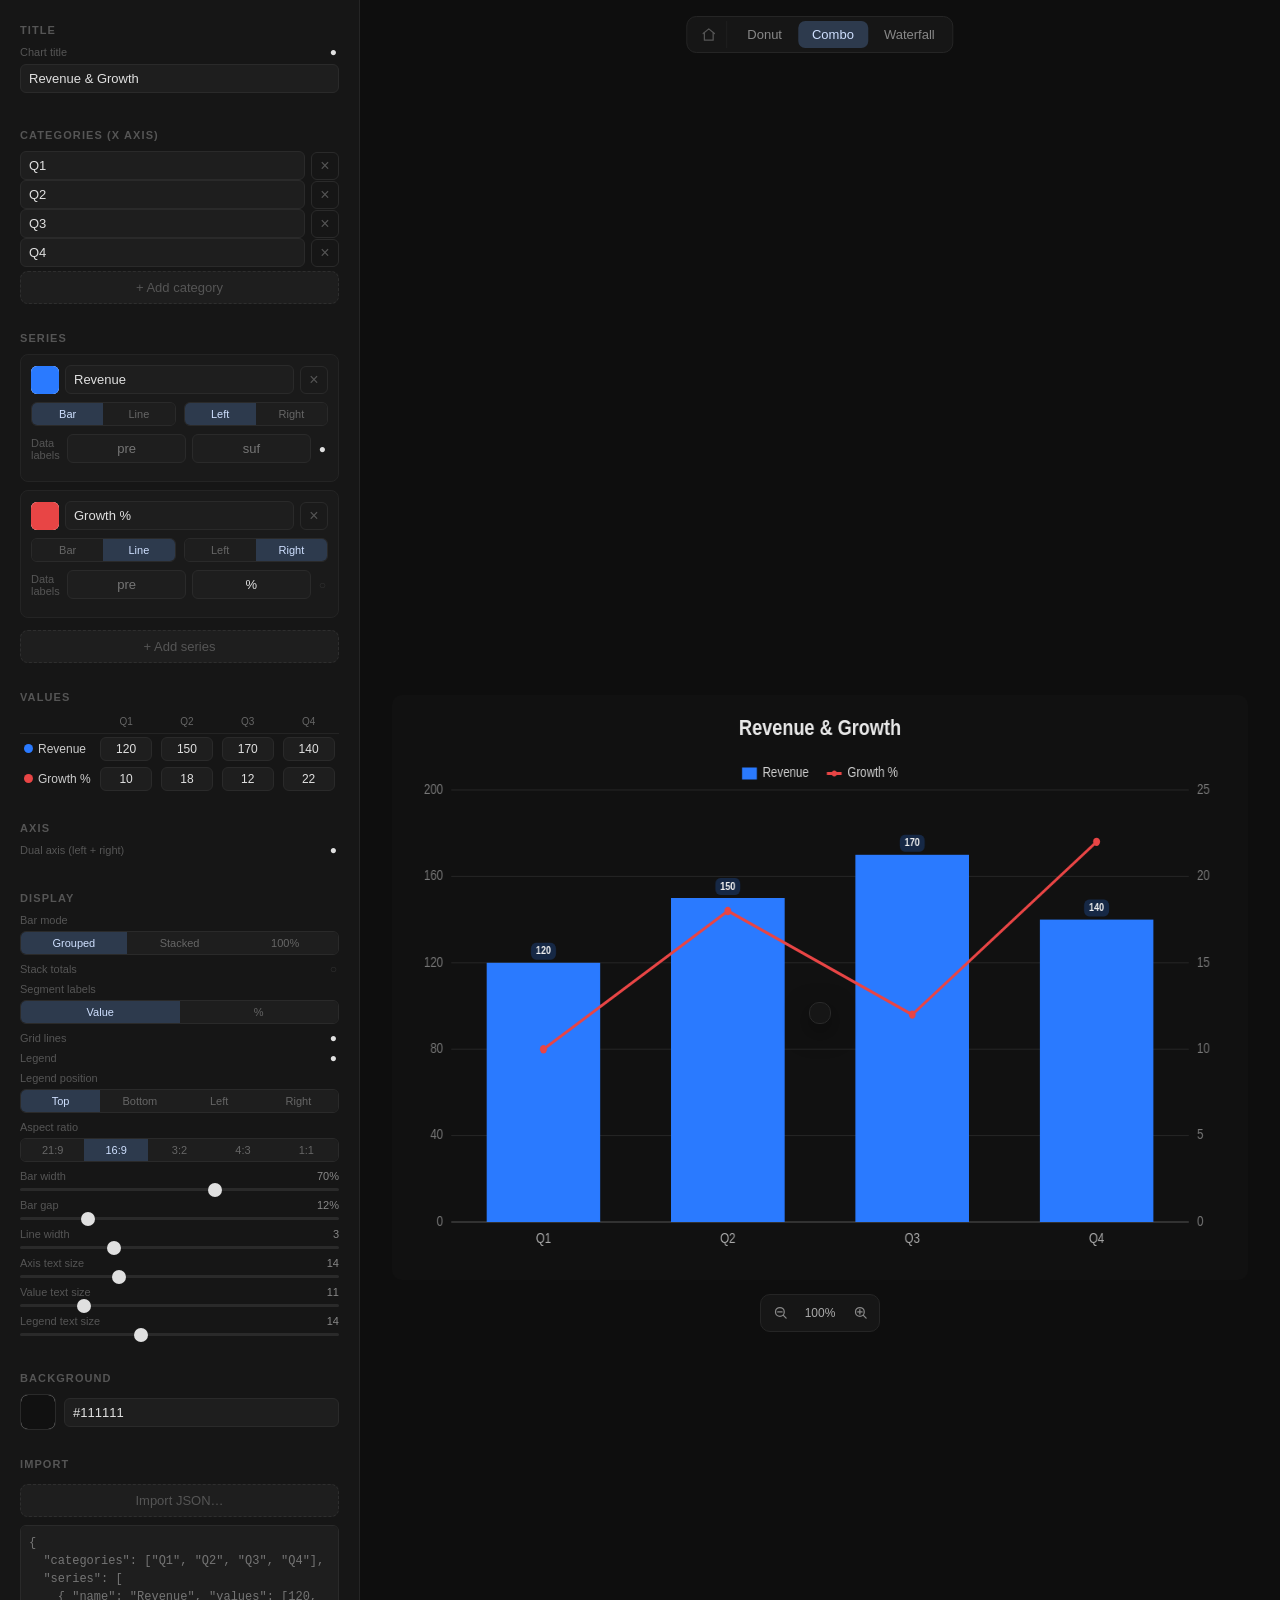
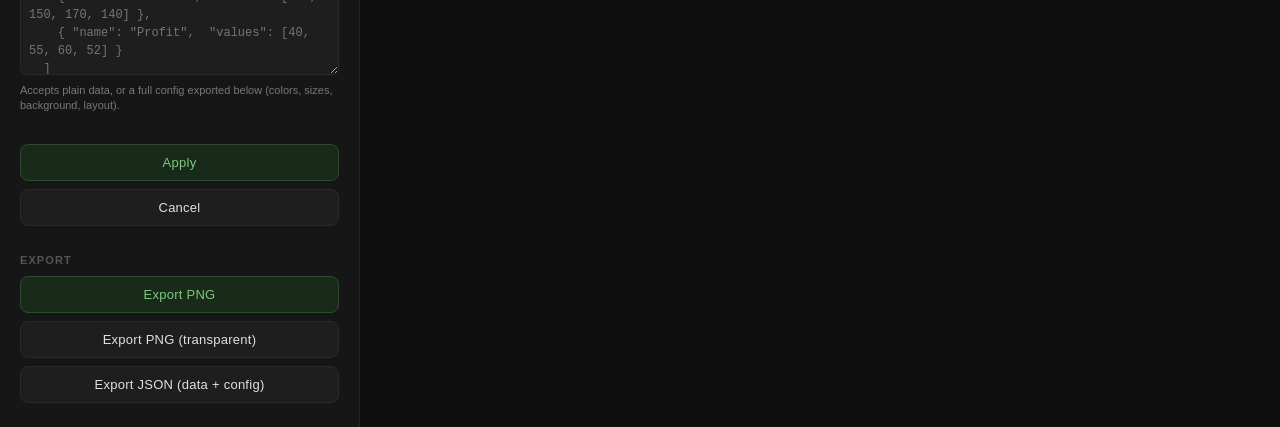
==== commit 192b0e55: "Add stacked and 100% stacked bar modes to combo chart barMode grouped|stacked|stacked100 with stack-" ====
--- a/combo.html
+++ b/combo.html
@@ -49,6 +49,18 @@
 
     <div class="section">
       <div class="panel-title">Display</div>
+      <div class="field-stack">
+        <span class="field-label">Bar mode</span>
+        <div id="barModeCtl"></div>
+      </div>
+      <div class="toggle-row" id="stackTotalsRow">
+        <span class="field-label">Stack totals</span>
+        <button class="vis-toggle" id="toggleStackTotals" title="Show/hide">●</button>
+      </div>
+      <div class="field-stack" id="segLabelModeRow">
+        <span class="field-label">Segment labels</span>
+        <div id="segLabelModeCtl"></div>
+      </div>
       <div class="toggle-row">
         <span class="field-label">Grid lines</span>
         <button class="vis-toggle" id="toggleGrid" title="Show/hide">●</button>
@@ -143,6 +155,9 @@
   bgColor: '#111111',
   barWidth: 0.7,        // fraction of a category slot used by the bar group
   barGap: 0.12,         // gap between adjacent bars in a group, as a fraction of one bar's width
+  barMode: 'grouped',   // 'grouped' | 'stacked' | 'stacked100'
+  showStackTotals: false,     // total label above each stack (stacked modes)
+  segmentLabelMode: 'value',  // 'value' | 'percent' — per-segment labels in stacked modes
   lineWidth: 3,         // px
   axisFontSize: 14,     // px
   valueFontSize: 11,    // px
@@ -155,16 +170,37 @@
 ];
 
 // Effective axis honoring the dual-axis toggle (single axis => everything left).
-function effAxis(s) { return state.dualAxis ? s.axis : 'left'; }
-
-function axisMaxFor(list) {
+// Stacked modes force every bar series onto the left axis — a stack needs one scale.
+function effAxis(s) {
+  if (s.kind === 'bar' && state.barMode !== 'grouped') return 'left';
+  return state.dualAxis ? s.axis : 'left';
+}
+
+function rawMaxFor(list) {
   let max = 0;
   for (const s of list)
     for (const v of s.values) {
       const n = Number(v);
       if (isFinite(n) && n > max) max = n;
     }
-  return niceMax(max);
+  return max;
+}
+
+function axisMaxFor(list) { return niceMax(rawMaxFor(list)); }
+
+// Tallest stack: max over categories of the positive bar-value sum.
+function stackSumMax() {
+  let max = 0;
+  state.categories.forEach((cat, ci) => {
+    let sum = 0;
+    for (const s of state.series)
+      if (s.kind === 'bar') {
+        const v = Number(s.values[ci]);
+        if (isFinite(v) && v > 0) sum += v;
+      }
+    if (sum > max) max = sum;
+  });
+  return max;
 }
 
 // ── Canvas Rendering ────────────────────────────────────────────────────────
@@ -195,11 +231,21 @@
   const cats = state.categories;
   if (!cats.length || !state.series.length) return;
 
+  const barSeries = state.series.filter(s => s.kind === 'bar');
+  const stacked   = state.barMode !== 'grouped' && barSeries.length > 0;
+  const pct100    = state.barMode === 'stacked100' && barSeries.length > 0;
+
   const leftList  = state.series.filter(s => effAxis(s) === 'left');
   const rightList = state.series.filter(s => effAxis(s) === 'right');
   const hasRight  = state.dualAxis && rightList.length > 0;
 
-  const leftMax  = axisMaxFor(leftList);
+  // Stacked: the left scale must cover the tallest stack (per-category sum)
+  // alongside any left-axis line series. 100% mode pins the left scale to 100.
+  let leftMax;
+  if (pct100)       leftMax = 100;
+  else if (stacked) leftMax = niceMax(Math.max(stackSumMax(),
+                                               rawMaxFor(leftList.filter(s => s.kind === 'line'))));
+  else              leftMax = axisMaxFor(leftList);
   const rightMax = axisMaxFor(rightList);
 
   // Legend metrics (computed up front so the plot can reserve space for it).
@@ -299,10 +345,11 @@
       c.beginPath(); c.moveTo(plotLeft, y); c.lineTo(plotRight, y); c.stroke();
     }
 
-    // Left axis label
+    // Left axis label (percentages in 100% stacked mode)
     c.fillStyle = '#777';
     c.textAlign = 'right';
-    c.fillText(fmtNum(leftMax * frac), plotLeft - 10, y);
+    c.fillText(pct100 ? Math.round(leftMax * frac) + '%' : fmtNum(leftMax * frac),
+               plotLeft - 10, y);
 
     // Right axis label
     if (hasRight) {
@@ -331,49 +378,95 @@
 
   const scaleFor = s => (effAxis(s) === 'right' && state.dualAxis) ? rightMax : leftMax;
 
-  // Bars (grouped side-by-side within each slot). Each bar keeps a constant
-  // width, but only the bars that actually have a value are drawn and they're
-  // centered under the category tick — so a category missing one of its values
-  // still lines its remaining bar(s) up with the label instead of leaving it
-  // stuck in an empty lane. `barGap` sets the spacing between adjacent bars.
-  const barSeries = state.series.filter(s => s.kind === 'bar');
-  const groupW = slotW * state.barWidth;
-  const barW = barSeries.length ? groupW / barSeries.length : 0;
-  const gap = barW * state.barGap;
+  // Selection outline while the color popover is open — preview only, never in
+  // exported PNGs (those render into an offscreen context).
+  const drawSelection = (s, ci, bx, by, bw, bh) => {
+    if (c === ctx && selectedBar && selectedBar.seriesId === s.id && selectedBar.ci === ci) {
+      c.strokeStyle = '#ffffff';
+      c.lineWidth = 2;
+      c.strokeRect(bx - 1.5, by - 1.5, bw + 3, bh + 3);
+    }
+  };
+
   barHits = [];
-  cats.forEach((cat, ci) => {
-    const center = plotLeft + slotW * (ci + 0.5);
-    const present = barSeries.filter(s => {
-      const v = Number(s.values[ci]);
-      return isFinite(v) && v > 0;
+  if (!stacked) {
+    // Bars (grouped side-by-side within each slot). Each bar keeps a constant
+    // width, but only the bars that actually have a value are drawn and they're
+    // centered under the category tick — so a category missing one of its values
+    // still lines its remaining bar(s) up with the label instead of leaving it
+    // stuck in an empty lane. `barGap` sets the spacing between adjacent bars.
+    const groupW = slotW * state.barWidth;
+    const barW = barSeries.length ? groupW / barSeries.length : 0;
+    const gap = barW * state.barGap;
+    cats.forEach((cat, ci) => {
+      const center = plotLeft + slotW * (ci + 0.5);
+      const present = barSeries.filter(s => {
+        const v = Number(s.values[ci]);
+        return isFinite(v) && v > 0;
+      });
+      if (!present.length) return;
+      const subLeft = center - (present.length * barW) / 2;
+      present.forEach((s, k) => {
+        const v = Number(s.values[ci]);
+        const axisMax = scaleFor(s) || 1;
+        const bh = Math.min(v / axisMax, 1) * plotH;
+        const bx = subLeft + k * barW + gap / 2;
+        const bw = Math.max(barW - gap, 1);
+        const by = plotBottom - bh;
+        const color = barColor(s, ci);
+        c.fillStyle = color;
+        c.fillRect(bx, by, bw, bh);
+        barHits.push({ x: bx, y: by, w: bw, h: bh, seriesId: s.id, ci });
+        drawSelection(s, ci, bx, by, bw, bh);
+
+        if (s.showLabels)
+          drawValueLabel(c, (s.prefix || '') + fmtNum(v) + (s.suffix || ''), bx + bw / 2, by - 3, color,
+                         state.valueFontSize);
+      });
     });
-    if (!present.length) return;
-    const subLeft = center - (present.length * barW) / 2;
-    present.forEach((s, k) => {
-      const v = Number(s.values[ci]);
-      const axisMax = scaleFor(s) || 1;
-      const bh = Math.min(v / axisMax, 1) * plotH;
-      const bx = subLeft + k * barW + gap / 2;
-      const bw = Math.max(barW - gap, 1);
-      const by = plotBottom - bh;
-      const color = barColor(s, ci);
-      c.fillStyle = color;
-      c.fillRect(bx, by, bw, bh);
-      barHits.push({ x: bx, y: by, w: bw, h: bh, seriesId: s.id, ci });
-
-      // Selection outline while the color popover is open — preview only,
-      // never in exported PNGs (those render into an offscreen context).
-      if (c === ctx && selectedBar && selectedBar.seriesId === s.id && selectedBar.ci === ci) {
-        c.strokeStyle = '#ffffff';
-        c.lineWidth = 2;
-        c.strokeRect(bx - 1.5, by - 1.5, bw + 3, bh + 3);
-      }
-
-      if (s.showLabels)
-        drawValueLabel(c, (s.prefix || '') + fmtNum(v) + (s.suffix || ''), bx + bw / 2, by - 3, color,
-                       state.valueFontSize);
+  } else {
+    // Stacked / 100% stacked: one column per category, bar series stacked
+    // bottom-up in series order. Negative values are skipped (like grouped).
+    const groupW = Math.max(slotW * state.barWidth, 1);
+    cats.forEach((cat, ci) => {
+      const center = plotLeft + slotW * (ci + 0.5);
+      const bx = center - groupW / 2;
+      const segs = barSeries
+        .map(s => ({ s, v: Number(s.values[ci]) }))
+        .filter(x => isFinite(x.v) && x.v > 0);
+      if (!segs.length) return;
+      const sum = segs.reduce((a, x) => a + x.v, 0);
+
+      let yCursor = plotBottom;
+      segs.forEach(({ s, v }) => {
+        const frac = pct100 ? v / sum : v / (leftMax || 1);
+        const bh = Math.min(frac, 1) * plotH;
+        const by = yCursor - bh;
+        const color = barColor(s, ci);
+        c.fillStyle = color;
+        c.fillRect(bx, by, groupW, bh);
+        barHits.push({ x: bx, y: by, w: groupW, h: bh, seriesId: s.id, ci });
+        drawSelection(s, ci, bx, by, groupW, bh);
+
+        // Per-segment label, centered inside the segment — drawn only when the
+        // segment is tall enough to hold it (the "smart" part).
+        if (s.showLabels && bh >= state.valueFontSize + 6) {
+          const txt = state.segmentLabelMode === 'percent'
+            ? Math.round(v / sum * 100) + '%'
+            : (s.prefix || '') + fmtNum(v) + (s.suffix || '');
+          c.font = `600 ${state.valueFontSize}px ${FF}`;
+          c.fillStyle = '#ffffff';
+          c.textAlign = 'center';
+          c.textBaseline = 'middle';
+          c.fillText(txt, center, by + bh / 2);
+        }
+        yCursor = by;
+      });
+
+      if (state.showStackTotals)
+        drawValueLabel(c, fmtNum(sum), center, yCursor - 3, '#888888', state.valueFontSize);
     });
-  });
+  }
 
   // Lines (one polyline per line series, gaps on null values)
   const lineSeries = state.series.filter(s => s.kind === 'line');
@@ -444,6 +537,9 @@
     bgColor: state.bgColor,
     barWidth: state.barWidth,
     barGap: state.barGap,
+    barMode: state.barMode,
+    showStackTotals: state.showStackTotals,
+    segmentLabelMode: state.segmentLabelMode,
     lineWidth: state.lineWidth,
     axisFontSize: state.axisFontSize,
     valueFontSize: state.valueFontSize,
@@ -482,6 +578,11 @@
   state.bgColor    = data.bgColor    ?? state.bgColor;
   state.barWidth   = data.barWidth   ?? state.barWidth;
   state.barGap     = data.barGap     ?? state.barGap;
+  // Migration: saves from before stacking lack these keys — default to the old
+  // grouped behavior so they restore pixel-identical.
+  state.barMode          = ['grouped', 'stacked', 'stacked100'].includes(data.barMode) ? data.barMode : 'grouped';
+  state.showStackTotals  = data.showStackTotals ?? false;
+  state.segmentLabelMode = data.segmentLabelMode === 'percent' ? 'percent' : 'value';
   state.lineWidth  = data.lineWidth  ?? state.lineWidth;
   state.axisFontSize   = data.axisFontSize   ?? state.axisFontSize;
   state.valueFontSize  = data.valueFontSize  ?? state.valueFontSize;
@@ -596,7 +697,7 @@
 
     const axisToggle = makeSegToggle(
       [{ label: 'Left', value: 'left' }, { label: 'Right', value: 'right' }],
-      s.axis, !state.dualAxis,
+      s.axis, !state.dualAxis || (s.kind === 'bar' && state.barMode !== 'grouped'),
       v => { s.axis = v; renderSeries(); renderPreview(); }
     );
 
@@ -703,6 +804,34 @@
 // ── Toggles ─────────────────────────────────────────────────────────────────
 const bindToggle = (id, key, after) =>
   bindStateToggle(id, state, key, () => { if (after) after(); renderPreview(); });
+
+// Bar mode selector; the stack-only rows (totals, segment-label mode) and the
+// bar-gap slider only make sense in one of the modes, so they're rebuilt/hidden
+// on every switch. Stacking also locks bar series to the left axis.
+function buildBarMode() {
+  const host = document.getElementById('barModeCtl');
+  host.innerHTML = '';
+  host.appendChild(makeSegToggle(
+    [{ label: 'Grouped', value: 'grouped' },
+     { label: 'Stacked', value: 'stacked' },
+     { label: '100%',    value: 'stacked100' }],
+    state.barMode, false,
+    v => { state.barMode = v; buildBarMode(); buildSliders(); renderSeries(); renderPreview(); },
+  ));
+  const stacked = state.barMode !== 'grouped';
+  document.getElementById('stackTotalsRow').hidden = !stacked;
+  document.getElementById('segLabelModeRow').hidden = !stacked;
+}
+
+function buildSegLabelMode() {
+  const host = document.getElementById('segLabelModeCtl');
+  host.innerHTML = '';
+  host.appendChild(makeSegToggle(
+    [{ label: 'Value', value: 'value' }, { label: '%', value: 'percent' }],
+    state.segmentLabelMode, false,
+    v => { state.segmentLabelMode = v; buildSegLabelMode(); renderPreview(); },
+  ));
+}
 
 // Legend position selector (hidden while the legend is off).
 function buildLegendPos() {
@@ -736,6 +865,7 @@
 bindToggle('toggleGrid',   'showGrid');
 bindToggle('toggleLegend', 'showLegend', buildLegendPos);
 bindToggle('toggleDual',   'dualAxis', renderSeries);  // re-enable/disable axis toggles
+bindToggle('toggleStackTotals', 'showStackTotals');
 
 document.getElementById('comboTitle').addEventListener('input', e => {
   state.title = e.target.value;
@@ -752,11 +882,12 @@
       fmt: v => Math.round(v * 100) + '%',
       onInput: v => { state.barWidth = v; renderPreview(); },
     }),
-    sliderRow('Bar gap', {
+    // Bar gap separates bars within a group — meaningless when stacked.
+    ...(state.barMode === 'grouped' ? [sliderRow('Bar gap', {
       min: 0, max: 0.6, step: 0.02, value: state.barGap,
       fmt: v => Math.round(v * 100) + '%',
       onInput: v => { state.barGap = v; renderPreview(); },
-    }),
+    })] : []),
     sliderRow('Line width', {
       min: 1, max: 8, step: 0.5, value: state.lineWidth,
       fmt: v => v, onInput: v => { state.lineWidth = v; renderPreview(); },
@@ -900,10 +1031,13 @@
   syncToggleBtn('toggleGrid',   state.showGrid);
   syncToggleBtn('toggleLegend', state.showLegend);
   syncToggleBtn('toggleDual',   state.dualAxis);
+  syncToggleBtn('toggleStackTotals', state.showStackTotals);
   applyBgColor(state.bgColor);
   buildSliders();
   buildLegendPos();
   buildAspect();
+  buildBarMode();
+  buildSegLabelMode();
 }
 
 function applyImportData(data) {
@@ -947,6 +1081,9 @@
   if (isHex6(data.bgColor)) state.bgColor = data.bgColor;
   if (Number.isFinite(data.barWidth))       state.barWidth       = clamp(data.barWidth, 0.3, 0.95);
   if (Number.isFinite(data.barGap))         state.barGap         = clamp(data.barGap, 0, 0.6);
+  if (['grouped', 'stacked', 'stacked100'].includes(data.barMode)) state.barMode = data.barMode;
+  if (typeof data.showStackTotals === 'boolean') state.showStackTotals = data.showStackTotals;
+  if (['value', 'percent'].includes(data.segmentLabelMode)) state.segmentLabelMode = data.segmentLabelMode;
   if (Number.isFinite(data.lineWidth))      state.lineWidth      = clamp(data.lineWidth, 1, 8);
   if (Number.isFinite(data.axisFontSize))   state.axisFontSize   = clamp(data.axisFontSize, 8, 28);
   if (Number.isFinite(data.valueFontSize))  state.valueFontSize  = clamp(data.valueFontSize, 8, 24);
--- a/shared.css
+++ b/shared.css
@@ -122,6 +122,7 @@
 }
 .btn-icon:hover { border-color: #555; color: #e0e0e0; }
 .btn-icon.delete:hover { border-color: #c0392b; color: #e74c3c; }
+.btn-icon:disabled { opacity: 0.35; pointer-events: none; }
 
 .btn-add {
   background: #1e1e1e;
@@ -411,6 +412,14 @@
   gap: 8px;
 }
 
+/* Waterfall bar card: type toggle + value + reorder buttons */
+.bar-card-controls {
+  display: grid;
+  grid-template-columns: minmax(0, 1fr) 64px 26px 26px;
+  gap: 6px;
+  align-items: center;
+}
+
 /* Segmented two-way toggle (bar/line, left/right) */
 .seg-toggle {
   display: flex;
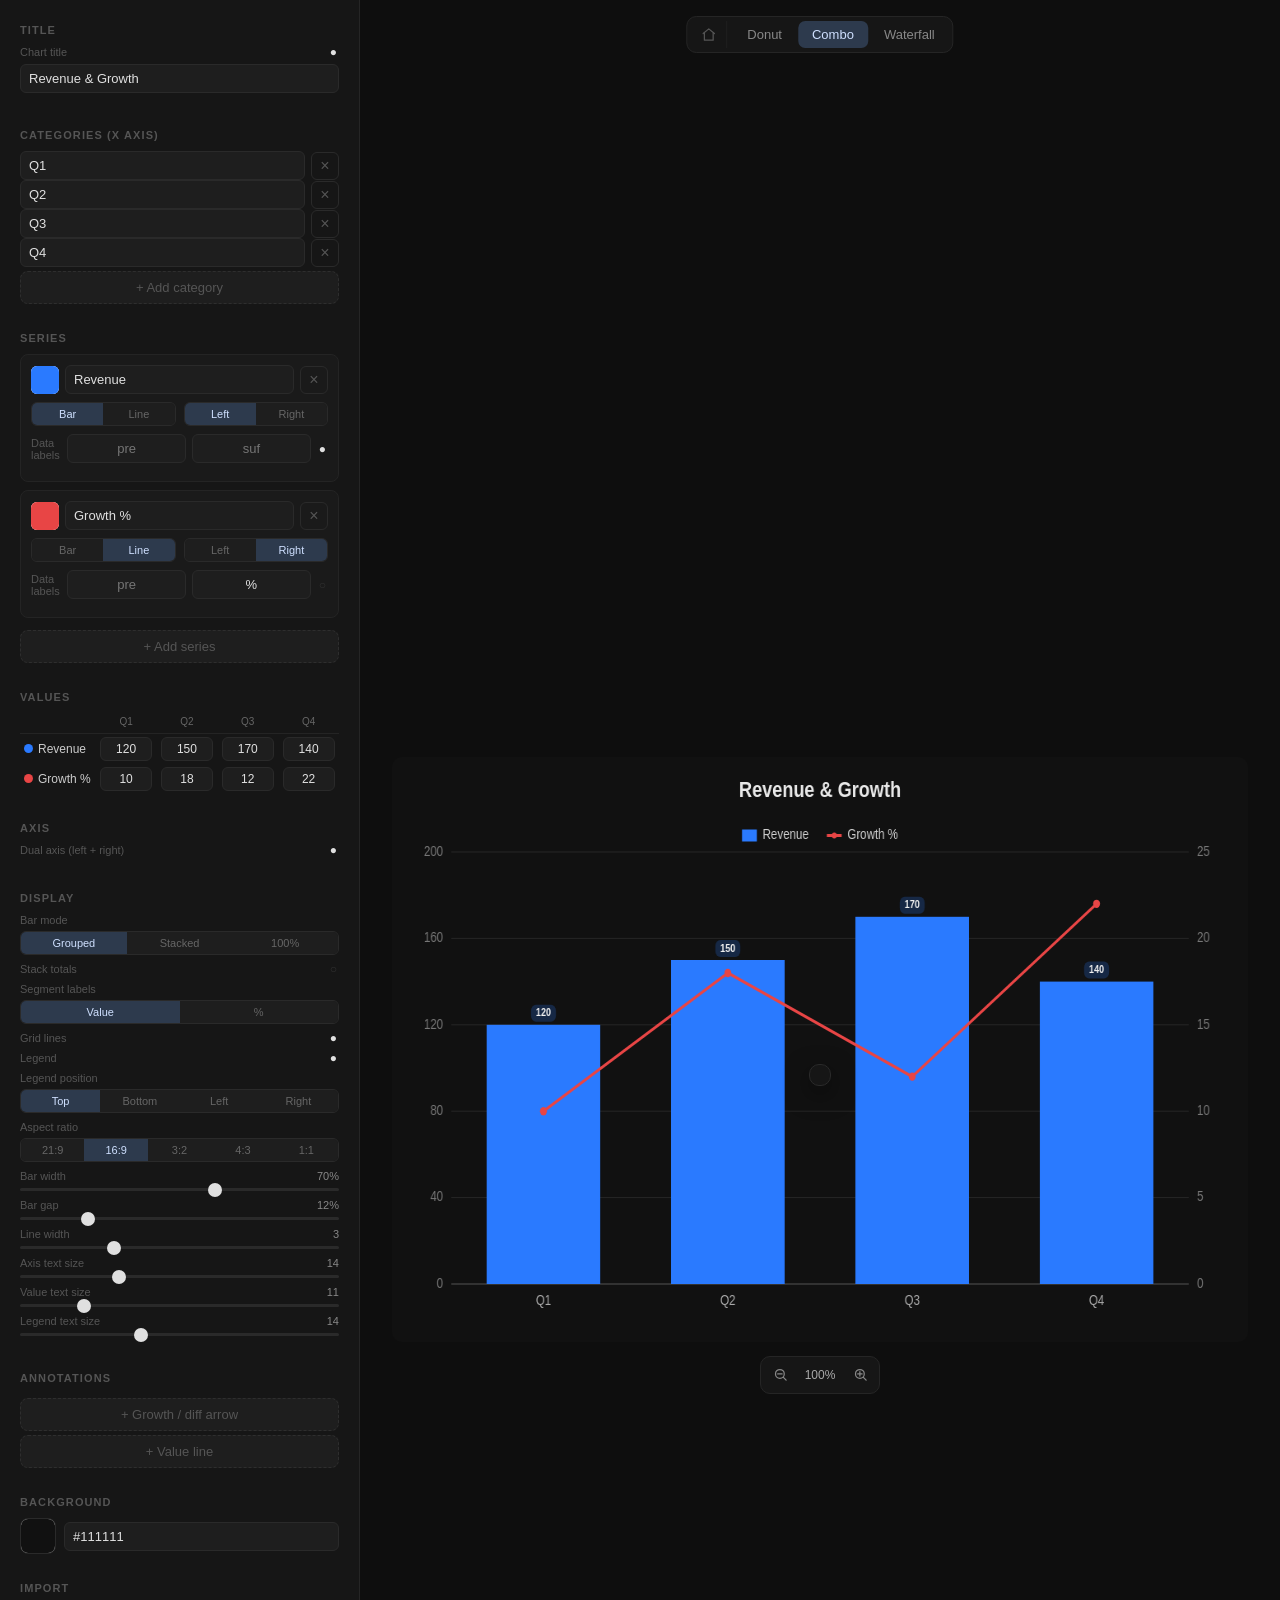
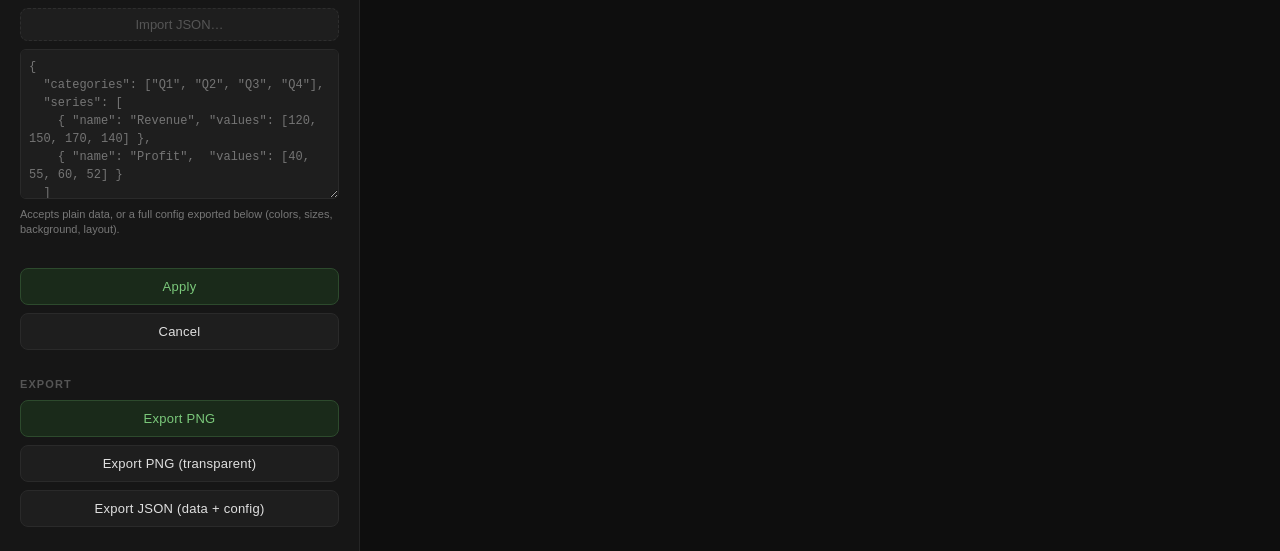
==== commit 46e3b2f1: "Add CAGR/diff arrows and draggable value lines to combo and waterfall Annotation layer drawn on top " ====
--- a/combo.html
+++ b/combo.html
@@ -81,6 +81,13 @@
     </div>
 
     <div class="section">
+      <div class="panel-title">Annotations</div>
+      <div id="ann-list"></div>
+      <button id="add-arrow" class="btn-add">+ Growth / diff arrow</button>
+      <button id="add-line" class="btn-add">+ Value line</button>
+    </div>
+
+    <div class="section">
       <div class="panel-title">Background</div>
       <div class="bg-row">
         <div class="bg-swatch" id="bgSwatch">
@@ -158,6 +165,7 @@
   barMode: 'grouped',   // 'grouped' | 'stacked' | 'stacked100'
   showStackTotals: false,     // total label above each stack (stacked modes)
   segmentLabelMode: 'value',  // 'value' | 'percent' — per-segment labels in stacked modes
+  annotations: [],      // CAGR/diff arrows + value lines, see sanitizeAnn()
   lineWidth: 3,         // px
   axisFontSize: 14,     // px
   valueFontSize: 11,    // px
@@ -214,6 +222,13 @@
 // and the bar currently being recolored via the popover (null = none).
 let barHits = [];
 let selectedBar = null;   // { seriesId, ci }
+
+// Annotation pill rects from the last preview render (for drag hit-testing),
+// the annotation drag in flight, and the last preview's plot metrics (so drag
+// handlers can map pixels back to axis values outside render()).
+let annHits = [];
+let annDrag = null;
+let plotMetrics = null;
 
 // Switch aspect ratio: resize the canvas backing store and repaint.
 function setAspect(a) {
@@ -508,6 +523,112 @@
                        p.x, p.y - state.lineWidth * 1.4 - 3, s.color, state.valueFontSize);
     });
   });
+
+  // ── Annotations (CAGR/diff arrows + value lines) — drawn on top ────────────
+  if (c === ctx) {
+    annHits = [];
+    plotMetrics = { plotTop, plotBottom, plotH, leftMax, rightMax };
+  }
+  const xForCi = ci => plotLeft + slotW * (ci + 0.5);
+  const axisMaxOf = axis => (axis === 'right' && hasRight) ? rightMax : leftMax;
+  const yOf = (v, axisMax) => plotBottom - Math.min(Math.max(v / (axisMax || 1), 0), 1) * plotH;
+
+  // Positive-stack running sums at a category, keyed by series id.
+  const stackInfo = ci => {
+    let sum = 0;
+    const cums = new Map();
+    for (const s of barSeries) {
+      const v = Number(s.values[ci]);
+      if (isFinite(v) && v > 0) sum += v;
+      cums.set(s.id, sum);
+    }
+    return { sum, cums };
+  };
+
+  // Value + pixel anchor for an arrow endpoint at category ci. seriesId null =
+  // stack total (stacked) or the first bar series (grouped).
+  const arrowAnchor = (ann, ci) => {
+    if (!Number.isFinite(ci) || ci < 0 || ci >= cats.length) return null;
+    if (ann.seriesId == null) {
+      if (stacked) {
+        const { sum } = stackInfo(ci);
+        if (sum <= 0) return null;
+        return { value: sum, y: yOf(pct100 ? 100 : sum, leftMax) };
+      }
+      const s0 = barSeries[0] || state.series[0];
+      if (!s0) return null;
+      const v = Number(s0.values[ci]);
+      if (!isFinite(v)) return null;
+      return { value: v, y: yOf(v, axisMaxOf(effAxis(s0))) };
+    }
+    const s = state.series.find(sr => sr.id === ann.seriesId);
+    if (!s) return null;
+    const v = Number(s.values[ci]);
+    if (!isFinite(v)) return null;
+    if (s.kind === 'bar' && stacked) {
+      const { sum, cums } = stackInfo(ci);
+      if (sum <= 0 || !(v > 0)) return null;
+      const cum = cums.get(s.id) ?? 0;
+      return { value: v, y: yOf(pct100 ? cum / sum * 100 : cum, leftMax) };
+    }
+    return { value: v, y: yOf(v, axisMaxOf(effAxis(s))) };
+  };
+
+  state.annotations.forEach(ann => {
+    if (ann.type === 'line') {
+      const v = Number(ann.value);
+      if (!isFinite(v)) return;
+      const ly = yOf(v, axisMaxOf(ann.axis));
+      drawValueLine(c, plotLeft, plotRight, ly, { color: ann.color });
+      const txt = [ann.label, ann.showValue ? fmtNum(v) : ''].filter(Boolean).join(' ');
+      if (txt) {
+        c.font = `600 ${state.valueFontSize}px ${FF}`;
+        const pw = c.measureText(txt).width + 12;
+        const ph = state.valueFontSize + 6;
+        const cx = plotRight - pw / 2 - 6;
+        const bottomY = Math.max(ly - 4, plotTop + ph);
+        drawValueLabel(c, txt, cx, bottomY, ann.color, state.valueFontSize);
+        if (c === ctx) annHits.push({ x: cx - pw / 2, y: bottomY - ph, w: pw, h: ph, annId: ann.id });
+      } else if (c === ctx) {
+        annHits.push({ x: plotRight - 46, y: ly - 8, w: 40, h: 16, annId: ann.id });
+      }
+    } else {
+      const a = arrowAnchor(ann, ann.fromCi);
+      const b = arrowAnchor(ann, ann.toCi);
+      if (!a || !b || ann.fromCi === ann.toCi) return;
+      const x1 = xForCi(ann.fromCi), x2 = xForCi(ann.toCi);
+      const level = Math.max(Math.min(a.y, b.y) - (ann.yOffset ?? 28), plotTop + 10);
+
+      // Dashed risers from each endpoint up to the arrow level.
+      c.strokeStyle = ann.color;
+      c.lineWidth = 1;
+      c.setLineDash([3, 3]);
+      c.beginPath(); c.moveTo(x1, a.y - 4); c.lineTo(x1, level); c.stroke();
+      c.beginPath(); c.moveTo(x2, b.y - 4); c.lineTo(x2, level); c.stroke();
+      c.setLineDash([]);
+      drawArrow(c, x1, level, x2, level, { color: ann.color, width: 1.5, heads: 'end' });
+
+      let txt = 'n/a';
+      if (ann.metric === 'cagr') {
+        const g = computeCAGR(a.value, b.value, Math.abs(ann.toCi - ann.fromCi));
+        if (g != null) txt = (g >= 0 ? '+' : '−') + (Math.abs(g) * 100).toFixed(1) + '% p.a.';
+      } else if (ann.metric === 'diff') {
+        const d = b.value - a.value;
+        txt = (d >= 0 ? '+' : '−') + fmtNum(Math.abs(d));
+      } else if (a.value !== 0) {
+        const p = (b.value - a.value) / Math.abs(a.value) * 100;
+        txt = (p >= 0 ? '+' : '−') + Math.abs(p).toFixed(1) + '%';
+      }
+      const mx = (x1 + x2) / 2;
+      drawValueLabel(c, txt, mx, level - 4, ann.color, state.valueFontSize);
+      if (c === ctx) {
+        c.font = `600 ${state.valueFontSize}px ${FF}`;
+        const pw = c.measureText(txt).width + 12;
+        const ph = state.valueFontSize + 6;
+        annHits.push({ x: mx - pw / 2, y: level - 4 - ph, w: pw, h: ph, annId: ann.id });
+      }
+    }
+  });
 }
 
 function renderPreview() {
@@ -517,6 +638,43 @@
 
 // ── Persistence ───────────────────────────────────────────────────────────────
 const STORAGE_KEY = 'combo-builder-v1';
+
+// Validate a raw annotation (from storage, import, or an add button) into a
+// clean state annotation, or null if hopeless. Serialized arrows carry a
+// seriesIndex (position) because series ids are internal and reassigned; this
+// resolves it back to the live series id. Must run after state.series is set.
+function sanitizeAnn(a) {
+  if (!a || (a.type !== 'arrow' && a.type !== 'line')) return null;
+  if (a.type === 'arrow') {
+    const maxCi = Math.max(state.categories.length - 1, 0);
+    const clampCi = (v, dflt) => {
+      const n = Number(v);
+      return Number.isFinite(n) ? Math.min(Math.max(Math.round(n), 0), maxCi) : dflt;
+    };
+    const bySeriesIndex = Number.isFinite(Number(a.seriesIndex)) ? state.series[Number(a.seriesIndex)] : null;
+    return {
+      id: nextId++,
+      type: 'arrow',
+      metric: ['cagr', 'diff', 'pctdiff'].includes(a.metric) ? a.metric : 'cagr',
+      fromCi: clampCi(a.fromCi, 0),
+      toCi: clampCi(a.toCi, maxCi),
+      seriesId: a.seriesId != null && state.series.some(s => s.id === a.seriesId)
+        ? a.seriesId
+        : (bySeriesIndex ? bySeriesIndex.id : null),
+      yOffset: Number.isFinite(a.yOffset) ? Math.min(Math.max(a.yOffset, 8), 600) : 28,
+      color: isHex6(a.color) ? a.color : '#f0f0f0',
+    };
+  }
+  return {
+    id: nextId++,
+    type: 'line',
+    value: Number.isFinite(Number(a.value)) ? Number(a.value) : 0,
+    axis: a.axis === 'right' ? 'right' : 'left',
+    label: a.label != null ? String(a.label) : '',
+    color: isHex6(a.color) ? a.color : '#E84545',
+    showValue: a.showValue !== false,
+  };
+}
 
 // Full, portable snapshot of the chart: data + visual configuration. Shared by
 // localStorage persistence and JSON export so the two never drift. Series ids are
@@ -540,6 +698,12 @@
     barMode: state.barMode,
     showStackTotals: state.showStackTotals,
     segmentLabelMode: state.segmentLabelMode,
+    annotations: state.annotations.map(a => a.type === 'arrow'
+      ? { type: 'arrow', metric: a.metric, fromCi: a.fromCi, toCi: a.toCi,
+          seriesIndex: (i => i >= 0 ? i : null)(state.series.findIndex(s => s.id === a.seriesId)),
+          yOffset: a.yOffset, color: a.color }
+      : { type: 'line', value: a.value, axis: a.axis, label: a.label,
+          color: a.color, showValue: a.showValue }),
     lineWidth: state.lineWidth,
     axisFontSize: state.axisFontSize,
     valueFontSize: state.valueFontSize,
@@ -591,6 +755,11 @@
   // Keep every series' value array aligned to the category count
   state.series.forEach(s => alignValues(s));
   nextId = Math.max(0, ...state.series.map(s => s.id)) + 1;
+
+  // Migration: saves from before annotations simply lack the key.
+  state.annotations = Array.isArray(data.annotations)
+    ? data.annotations.map(sanitizeAnn).filter(Boolean)
+    : [];
   return true;
 }
 
@@ -799,7 +968,155 @@
   });
   table.appendChild(tbody);
   host.appendChild(table);
-}
+
+  // The annotation cards embed category/series pickers — rebuild them whenever
+  // the data shape changes (renderMatrix runs on every such change).
+  renderAnnotations();
+}
+
+// ── UI: Annotation cards ──────────────────────────────────────────────────────
+// Refresh line-value inputs in place during canvas drags (no rebuild, so an
+// input being edited keeps focus).
+function refreshAnnInputs() {
+  state.annotations.forEach(a => {
+    if (a.type !== 'line') return;
+    const inp = document.querySelector(`input.ann-value[data-ann-id="${a.id}"]`);
+    if (inp && document.activeElement !== inp) inp.value = a.value;
+  });
+}
+
+function renderAnnotations() {
+  const list = document.getElementById('ann-list');
+  if (!list) return;
+  list.innerHTML = '';
+
+  state.annotations.forEach((ann, idx) => {
+    const card = document.createElement('div');
+    card.className = 'series-card';
+    const top = document.createElement('div');
+    top.className = 'series-card-top';
+
+    const swatch = colorSwatch(ann.color, hex => { ann.color = hex; renderPreview(); });
+
+    const del = document.createElement('button');
+    del.className = 'btn-icon delete';
+    del.innerHTML = '×';
+    del.title = 'Remove';
+    del.addEventListener('click', () => {
+      state.annotations.splice(idx, 1);
+      renderAnnotations();
+      renderPreview();
+    });
+
+    if (ann.type === 'arrow') {
+      const metric = makeSegToggle(
+        [{ label: 'CAGR', value: 'cagr' },
+         { label: 'Δ', value: 'diff' },
+         { label: '%Δ', value: 'pctdiff' }],
+        ann.metric, false,
+        v => { ann.metric = v; renderAnnotations(); renderPreview(); });
+      top.append(swatch, metric, del);
+
+      const row = document.createElement('div');
+      row.style.display = 'grid';
+      row.style.gridTemplateColumns = '1fr 1fr 1fr';
+      row.style.gap = '6px';
+
+      const catSel = (val, title, onCh) => {
+        const sel = document.createElement('select');
+        sel.title = title;
+        state.categories.forEach((cat, ci) => {
+          const o = document.createElement('option');
+          o.value = ci;
+          o.textContent = cat || ('#' + (ci + 1));
+          if (ci === val) o.selected = true;
+          sel.appendChild(o);
+        });
+        sel.addEventListener('change', e => { onCh(parseInt(e.target.value, 10)); renderPreview(); });
+        return sel;
+      };
+
+      const serSel = document.createElement('select');
+      serSel.title = 'Series the arrow measures';
+      const optAuto = document.createElement('option');
+      optAuto.value = '';
+      optAuto.textContent = state.barMode !== 'grouped' ? 'Stack total' : 'First bars';
+      serSel.appendChild(optAuto);
+      state.series.forEach(s => {
+        const o = document.createElement('option');
+        o.value = s.id;
+        o.textContent = s.name || 'Series';
+        if (ann.seriesId === s.id) o.selected = true;
+        serSel.appendChild(o);
+      });
+      serSel.addEventListener('change', e => {
+        ann.seriesId = e.target.value === '' ? null : parseInt(e.target.value, 10);
+        renderPreview();
+      });
+
+      row.append(catSel(ann.fromCi, 'From category', v => { ann.fromCi = v; }),
+                 catSel(ann.toCi, 'To category', v => { ann.toCi = v; }),
+                 serSel);
+      card.append(top, row);
+    } else {
+      top.style.gridTemplateColumns = '28px 64px 1fr 28px';
+
+      const valIn = document.createElement('input');
+      valIn.type = 'number';
+      valIn.className = 'ann-value';
+      valIn.dataset.annId = ann.id;
+      valIn.value = ann.value;
+      valIn.title = 'Line value (drag the pill on the chart too)';
+      valIn.addEventListener('input', e => {
+        ann.value = e.target.value === '' ? 0 : parseFloat(e.target.value);
+        renderPreview();
+      });
+
+      const labIn = document.createElement('input');
+      labIn.type = 'text';
+      labIn.value = ann.label;
+      labIn.placeholder = 'Label';
+      labIn.addEventListener('input', e => { ann.label = e.target.value; renderPreview(); });
+
+      top.append(swatch, valIn, labIn, del);
+
+      const row = document.createElement('div');
+      row.style.display = 'grid';
+      row.style.gridTemplateColumns = '1fr auto';
+      row.style.gap = '6px';
+      row.style.alignItems = 'center';
+
+      const axisT = makeSegToggle(
+        [{ label: 'Left', value: 'left' }, { label: 'Right', value: 'right' }],
+        ann.axis, !state.dualAxis,
+        v => { ann.axis = v; renderAnnotations(); renderPreview(); });
+
+      const showRow = document.createElement('div');
+      showRow.className = 'labels-right';
+      const lbl = document.createElement('span');
+      lbl.className = 'field-label';
+      lbl.textContent = 'Show value';
+      showRow.append(lbl, visToggle(ann.showValue, on => { ann.showValue = on; renderPreview(); }));
+
+      row.append(axisT, showRow);
+      card.append(top, row);
+    }
+    list.appendChild(card);
+  });
+}
+
+document.getElementById('add-arrow').addEventListener('click', () => {
+  state.annotations.push(sanitizeAnn({ type: 'arrow', fromCi: 0, toCi: state.categories.length - 1 }));
+  renderAnnotations();
+  renderPreview();
+});
+
+document.getElementById('add-line').addEventListener('click', () => {
+  const v = plotMetrics ? Math.round(plotMetrics.leftMax * 0.8) : 100;
+  state.annotations.push(sanitizeAnn({ type: 'line', value: v, label: 'Target' }));
+  renderAnnotations();
+  renderPreview();
+});
 
 // ── Toggles ─────────────────────────────────────────────────────────────────
 const bindToggle = (id, key, after) =>
@@ -816,7 +1133,7 @@
      { label: 'Stacked', value: 'stacked' },
      { label: '100%',    value: 'stacked100' }],
     state.barMode, false,
-    v => { state.barMode = v; buildBarMode(); buildSliders(); renderSeries(); renderPreview(); },
+    v => { state.barMode = v; buildBarMode(); buildSliders(); renderSeries(); renderAnnotations(); renderPreview(); },
   ));
   const stacked = state.barMode !== 'grouped';
   document.getElementById('stackTotalsRow').hidden = !stacked;
@@ -864,7 +1181,7 @@
 bindToggle('toggleTitle',  'showTitle');
 bindToggle('toggleGrid',   'showGrid');
 bindToggle('toggleLegend', 'showLegend', buildLegendPos);
-bindToggle('toggleDual',   'dualAxis', renderSeries);  // re-enable/disable axis toggles
+bindToggle('toggleDual',   'dualAxis', () => { renderSeries(); renderAnnotations(); });  // re-enable/disable axis toggles
 bindToggle('toggleStackTotals', 'showStackTotals');
 
 document.getElementById('comboTitle').addEventListener('input', e => {
@@ -977,17 +1294,68 @@
   return barHits.find(b => x >= b.x && x <= b.x + b.w && y >= b.y && y <= b.y + b.h) || null;
 }
 
+// Map a mouse event to render coordinates and find the annotation pill under it.
+function annHitAt(e) {
+  const rect = canvas.getBoundingClientRect();
+  if (!rect.width || !rect.height) return null;
+  const x = (e.clientX - rect.left) * (CANVAS_W / rect.width);
+  const y = (e.clientY - rect.top)  * (CANVAS_H / rect.height);
+  return annHits.find(a => x >= a.x && x <= a.x + a.w && y >= a.y && y <= a.y + a.h) || null;
+}
+
+// Drag an annotation pill: arrows move their height (yOffset), value lines
+// track the axis value under the cursor.
+canvas.addEventListener('mousedown', e => {
+  const hit = annHitAt(e);
+  if (!hit) return;
+  const ann = state.annotations.find(a => a.id === hit.annId);
+  if (!ann) return;
+  e.preventDefault();
+  const rect = canvas.getBoundingClientRect();
+  annDrag = {
+    ann,
+    startY: (e.clientY - rect.top) * (CANVAS_H / rect.height),
+    orig: ann.type === 'arrow' ? (ann.yOffset ?? 28) : (Number(ann.value) || 0),
+  };
+});
+
+window.addEventListener('mousemove', e => {
+  if (!annDrag || !plotMetrics) return;
+  const rect = canvas.getBoundingClientRect();
+  if (!rect.height) return;
+  const dy = (e.clientY - rect.top) * (CANVAS_H / rect.height) - annDrag.startY;
+  const { ann } = annDrag;
+  if (ann.type === 'arrow') {
+    ann.yOffset = Math.min(Math.max(annDrag.orig - dy, 8), 600);
+  } else {
+    const axisMax = (ann.axis === 'right' && state.dualAxis) ? plotMetrics.rightMax : plotMetrics.leftMax;
+    const raw = annDrag.orig - dy / plotMetrics.plotH * axisMax;
+    const step = (axisMax / TICKS) / 10 || 1;
+    ann.value = Math.round(Math.min(Math.max(raw, 0), axisMax) / step) * step;
+    ann.value = Math.round(ann.value * 100) / 100;
+    refreshAnnInputs();
+  }
+  renderPreview();
+});
+
+window.addEventListener('mouseup', () => { annDrag = null; });
+
 canvas.addEventListener('click', e => {
+  if (annHitAt(e)) return;   // annotation grabs win over the recolor popover
   const hit = barHitAt(e);
   if (hit) openBarPopover(hit, e.clientX, e.clientY);
   else closeBarPopover();
 });
 
 canvas.addEventListener('mousemove', e => {
-  // Pointer over bars; otherwise fall back to the zoom pan cursor ('grab' when
-  // zoomed in — shared.js only re-applies it on zoom changes, so restore it here).
+  if (annDrag) return;   // mid-drag: keep the drag cursor
+  // Pointer over annotations, then bars; otherwise fall back to the zoom pan
+  // cursor ('grab' when zoomed in — shared.js only re-applies it on zoom
+  // changes, so restore it here).
   const zoomed = /scale\(([\d.]+)\)/.exec(canvas.style.transform || '');
-  canvas.style.cursor = barHitAt(e) ? 'pointer' : (zoomed && parseFloat(zoomed[1]) > 1 ? 'grab' : '');
+  canvas.style.cursor = annHitAt(e) ? 'ns-resize'
+    : barHitAt(e) ? 'pointer'
+    : (zoomed && parseFloat(zoomed[1]) > 1 ? 'grab' : '');
 });
 
 // Dismiss on any press outside the popover. Presses on the canvas are left to
@@ -1084,6 +1452,9 @@
   if (['grouped', 'stacked', 'stacked100'].includes(data.barMode)) state.barMode = data.barMode;
   if (typeof data.showStackTotals === 'boolean') state.showStackTotals = data.showStackTotals;
   if (['value', 'percent'].includes(data.segmentLabelMode)) state.segmentLabelMode = data.segmentLabelMode;
+  state.annotations = Array.isArray(data.annotations)
+    ? data.annotations.map(sanitizeAnn).filter(Boolean)
+    : [];
   if (Number.isFinite(data.lineWidth))      state.lineWidth      = clamp(data.lineWidth, 1, 8);
   if (Number.isFinite(data.axisFontSize))   state.axisFontSize   = clamp(data.axisFontSize, 8, 28);
   if (Number.isFinite(data.valueFontSize))  state.valueFontSize  = clamp(data.valueFontSize, 8, 24);
--- a/shared.css
+++ b/shared.css
@@ -94,6 +94,19 @@
 input[type="number"] { -moz-appearance: textfield; }
 input[type="number"]::-webkit-inner-spin-button,
 input[type="number"]::-webkit-outer-spin-button { -webkit-appearance: none; }
+
+select {
+  background: #1e1e1e;
+  border: 1px solid #2a2a2a;
+  border-radius: 6px;
+  color: #e0e0e0;
+  font-size: 12px;
+  padding: 6px 6px;
+  outline: none;
+  width: 100%;
+  transition: border-color 0.15s;
+}
+select:focus { border-color: #444; }
 
 .pct-wrap { position: relative; }
 .pct-wrap input { padding-right: 20px; }
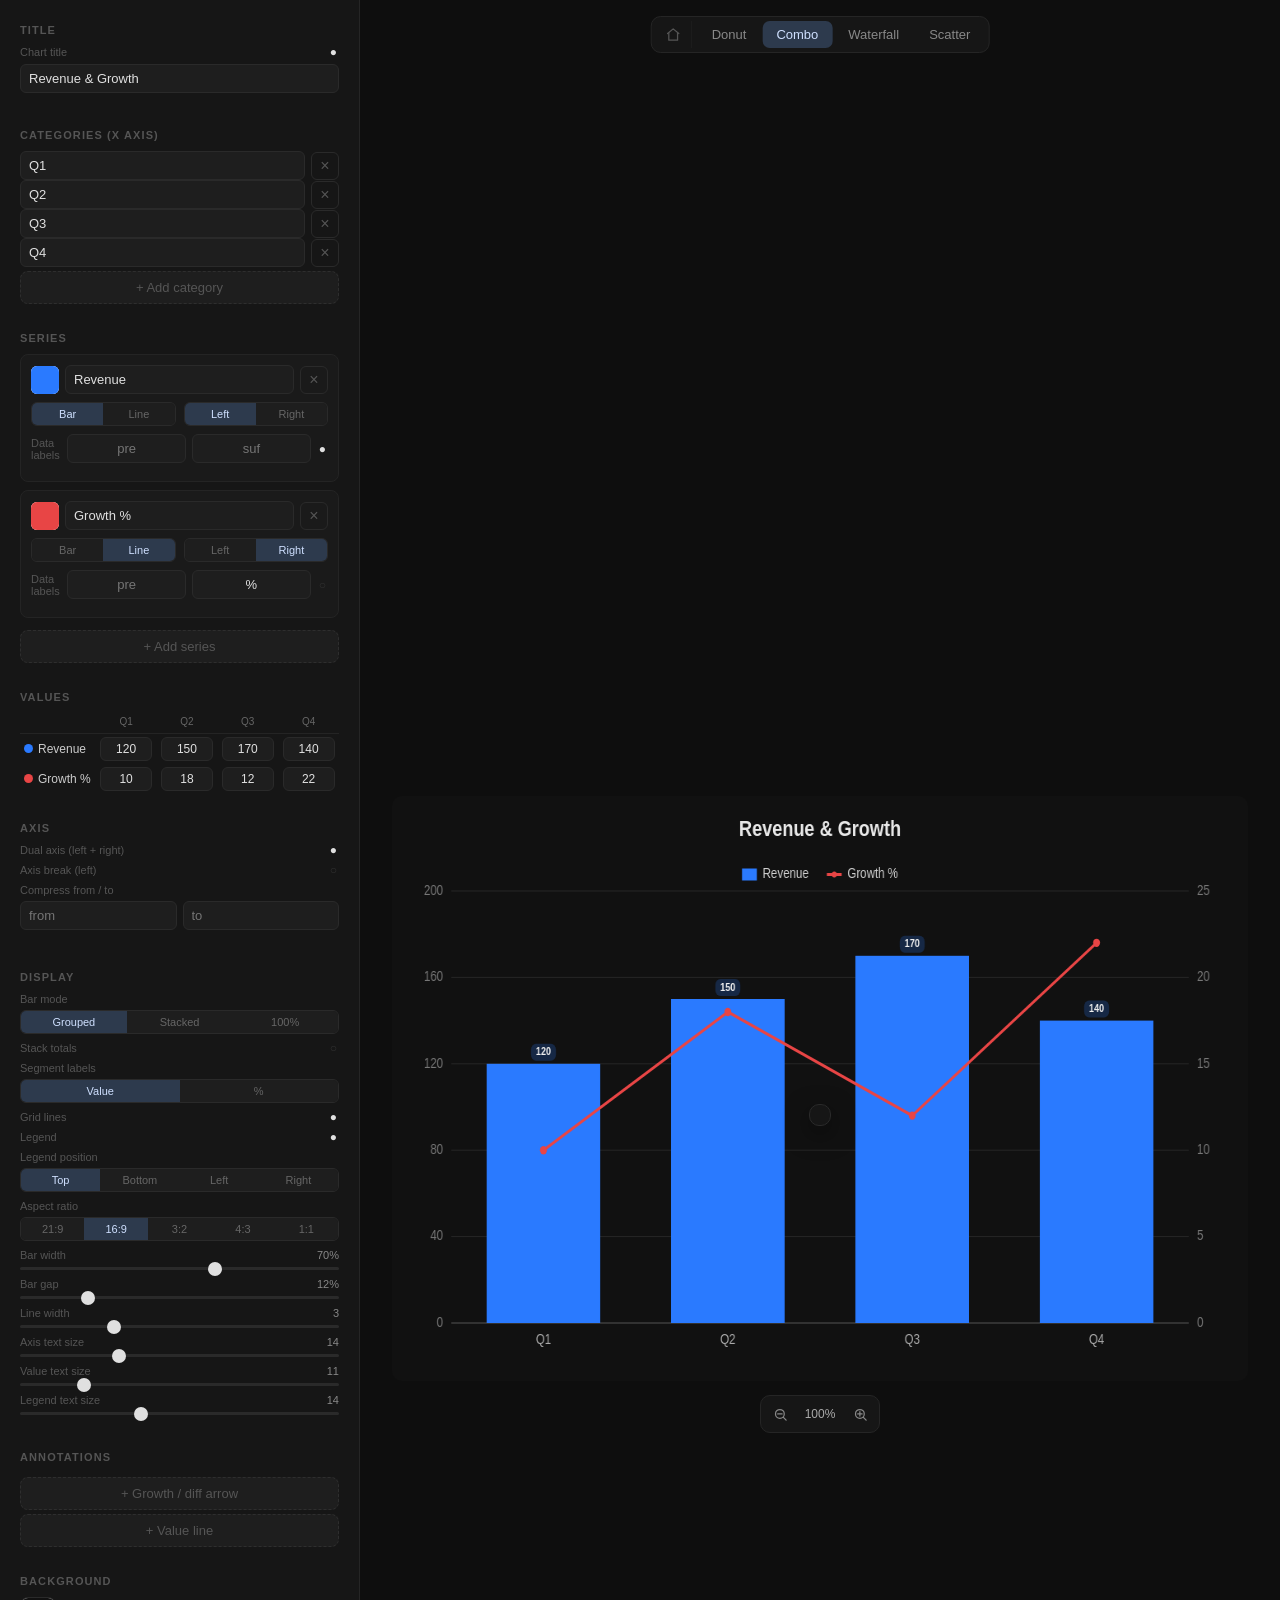
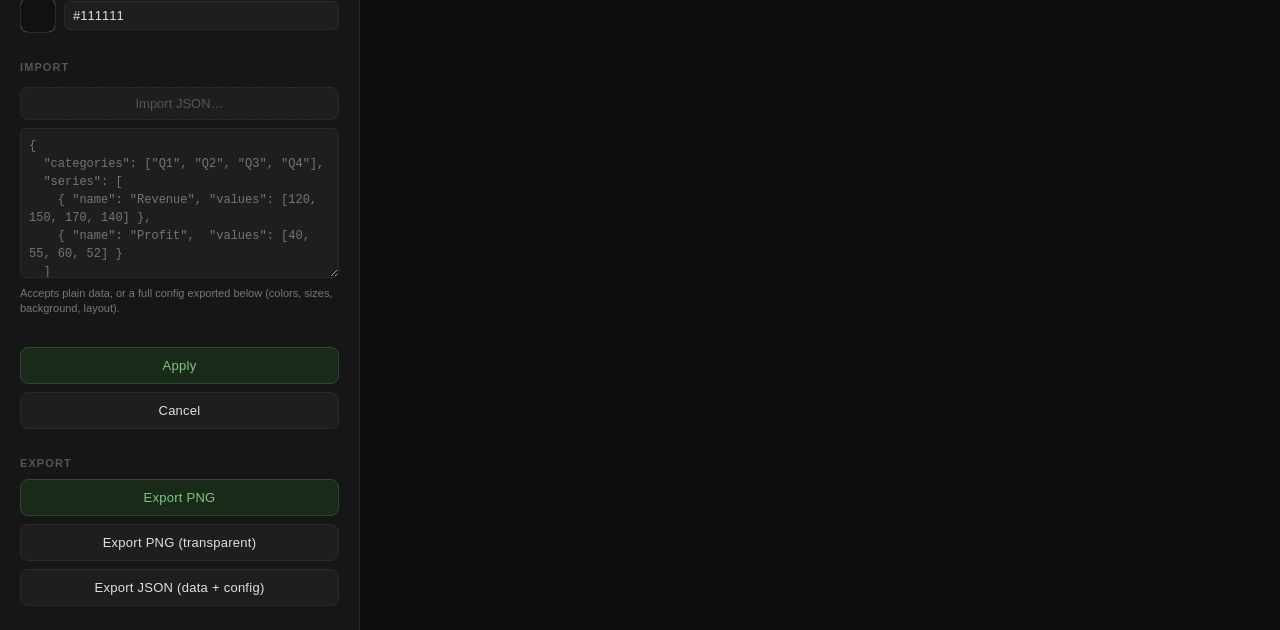
==== commit 65fdbe7f: "Add axis breaks to combo and waterfall charts Shared makeYMapper compresses a [from, to] value band " ====
--- a/combo.html
+++ b/combo.html
@@ -44,6 +44,18 @@
       <div class="toggle-row">
         <span class="field-label">Dual axis (left + right)</span>
         <button class="vis-toggle" id="toggleDual" title="Single / dual axis">●</button>
+      </div>
+      <div class="toggle-row">
+        <span class="field-label">Axis break (left)</span>
+        <button class="vis-toggle" id="toggleAxisBreak" title="On/off">○</button>
+      </div>
+      <div class="field-stack" id="axisBreakInputs" hidden>
+        <span class="field-label">Compress from / to</span>
+        <div style="display: grid; grid-template-columns: 1fr 1fr; gap: 6px;">
+          <input type="number" id="breakFrom" placeholder="from">
+          <input type="number" id="breakTo" placeholder="to">
+        </div>
+        <div class="import-hint" id="breakHint"></div>
       </div>
     </div>
 
@@ -166,6 +178,7 @@
   showStackTotals: false,     // total label above each stack (stacked modes)
   segmentLabelMode: 'value',  // 'value' | 'percent' — per-segment labels in stacked modes
   annotations: [],      // CAGR/diff arrows + value lines, see sanitizeAnn()
+  axisBreak: { enabled: false, from: null, to: null },  // left axis only
   lineWidth: 3,         // px
   axisFontSize: 14,     // px
   valueFontSize: 11,    // px
@@ -302,6 +315,13 @@
   const plotBottom = h - bottomPad;
   const plotH = plotBottom - plotTop;
   if (plotH <= 0) return;
+
+  // Value→pixel mappers. The optional axis break compresses a left-axis band
+  // ([axisBreak.from, axisBreak.to]) to a thin strip; the right axis and the
+  // fixed 0–100% scale stay linear. Everything drawn below maps through these.
+  const yLeft  = makeYMapper(0, leftMax, plotTop, plotBottom, pct100 ? null : state.axisBreak);
+  const yRight = makeYMapper(0, rightMax, plotTop, plotBottom, null);
+  const mapFor = axis => axis === 'right' ? yRight : yLeft;
 
   // Title
   if (state.showTitle && state.title) {
@@ -347,12 +367,14 @@
     }
   }
 
-  // Grid + Y axis ticks/labels
+  // Grid + Y axis ticks/labels. Grid rows follow the (possibly broken) left
+  // axis; ticks whose value falls inside the compressed band are skipped.
   c.font = `400 ${af}px ${FF}`;
   c.textBaseline = 'middle';
   for (let i = 0; i <= TICKS; i++) {
-    const frac = i / TICKS;
-    const y = plotBottom - frac * plotH;
+    const lv = leftMax * (i / TICKS);
+    if (yLeft.active && lv > state.axisBreak.from && lv < state.axisBreak.to) continue;
+    const y = yLeft.y(lv);
 
     if (state.showGrid) {
       c.strokeStyle = '#262626';
@@ -363,14 +385,14 @@
     // Left axis label (percentages in 100% stacked mode)
     c.fillStyle = '#777';
     c.textAlign = 'right';
-    c.fillText(pct100 ? Math.round(leftMax * frac) + '%' : fmtNum(leftMax * frac),
-               plotLeft - 10, y);
-
-    // Right axis label
-    if (hasRight) {
+    c.fillText(pct100 ? Math.round(lv) + '%' : fmtNum(lv), plotLeft - 10, y);
+  }
+  if (hasRight) {
+    for (let i = 0; i <= TICKS; i++) {
+      const rv = rightMax * (i / TICKS);
       c.fillStyle = '#777';
       c.textAlign = 'left';
-      c.fillText(fmtNum(rightMax * frac), plotRight + 10, y);
+      c.fillText(fmtNum(rv), plotRight + 10, yRight.y(rv));
     }
   }
 
@@ -404,6 +426,7 @@
   };
 
   barHits = [];
+  const brokenBars = [];   // bar rects spanning the break band, for the markers
   if (!stacked) {
     // Bars (grouped side-by-side within each slot). Each bar keeps a constant
     // width, but only the bars that actually have a value are drawn and they're
@@ -424,11 +447,12 @@
       present.forEach((s, k) => {
         const v = Number(s.values[ci]);
         const axisMax = scaleFor(s) || 1;
-        const bh = Math.min(v / axisMax, 1) * plotH;
+        const by = mapFor(effAxis(s)).y(Math.min(v, axisMax));
+        const bh = plotBottom - by;
         const bx = subLeft + k * barW + gap / 2;
         const bw = Math.max(barW - gap, 1);
-        const by = plotBottom - bh;
         const color = barColor(s, ci);
+        if (yLeft.active && effAxis(s) === 'left' && by < yLeft.bandTop) brokenBars.push({ bx, bw });
         c.fillStyle = color;
         c.fillRect(bx, by, bw, bh);
         barHits.push({ x: bx, y: by, w: bw, h: bh, seriesId: s.id, ci });
@@ -452,11 +476,15 @@
       if (!segs.length) return;
       const sum = segs.reduce((a, x) => a + x.v, 0);
 
-      let yCursor = plotBottom;
+      let cum = 0;
+      let stackTopY = plotBottom;
       segs.forEach(({ s, v }) => {
-        const frac = pct100 ? v / sum : v / (leftMax || 1);
-        const bh = Math.min(frac, 1) * plotH;
-        const by = yCursor - bh;
+        const val0 = pct100 ? cum / sum * 100 : Math.min(cum, leftMax);
+        cum += v;
+        const val1 = pct100 ? cum / sum * 100 : Math.min(cum, leftMax);
+        const by = yLeft.y(val1);
+        const bh = Math.max(yLeft.y(val0) - by, 0);
+        stackTopY = by;
         const color = barColor(s, ci);
         c.fillStyle = color;
         c.fillRect(bx, by, groupW, bh);
@@ -475,12 +503,39 @@
           c.textBaseline = 'middle';
           c.fillText(txt, center, by + bh / 2);
         }
-        yCursor = by;
       });
 
+      if (yLeft.active && stackTopY < yLeft.bandTop) brokenBars.push({ bx, bw: groupW });
       if (state.showStackTotals)
-        drawValueLabel(c, fmtNum(sum), center, yCursor - 3, '#888888', state.valueFontSize);
+        drawValueLabel(c, fmtNum(sum), center, stackTopY - 3, '#888888', state.valueFontSize);
     });
+  }
+
+  // Axis-break markers: punch a thin gap through each bar spanning the band
+  // and draw slash marks there, plus a marker on the axis itself.
+  if (yLeft.active) {
+    const midY = (yLeft.bandTop + yLeft.bandBottom) / 2;
+    const halfGap = 3;
+    const slashes = (x0, x1) => {
+      c.strokeStyle = '#888888';
+      c.lineWidth = 1.5;
+      for (const yy of [midY - halfGap, midY + halfGap]) {
+        c.beginPath();
+        c.moveTo(x0, yy + 3);
+        c.lineTo(x1, yy - 3);
+        c.stroke();
+      }
+    };
+    const punch = (x, wdt) => {
+      if (withBg) { c.fillStyle = state.bgColor; c.fillRect(x, midY - halfGap, wdt, halfGap * 2); }
+      else c.clearRect(x, midY - halfGap, wdt, halfGap * 2);
+    };
+    brokenBars.forEach(({ bx, bw }) => {
+      punch(bx - 1, bw + 2);
+      slashes(bx - 3, bx + bw + 3);
+    });
+    punch(plotLeft - 8, 16);
+    slashes(plotLeft - 6, plotLeft + 6);
   }
 
   // Lines (one polyline per line series, gaps on null values)
@@ -492,7 +547,7 @@
       if (!isFinite(v) || s.values[ci] === null || s.values[ci] === '') return null;
       return {
         x: plotLeft + slotW * (ci + 0.5),
-        y: plotBottom - Math.min(v / axisMax, 1) * plotH,
+        y: mapFor(effAxis(s)).y(Math.min(v, axisMax)),
         v,
       };
     });
@@ -527,11 +582,14 @@
   // ── Annotations (CAGR/diff arrows + value lines) — drawn on top ────────────
   if (c === ctx) {
     annHits = [];
-    plotMetrics = { plotTop, plotBottom, plotH, leftMax, rightMax };
+    plotMetrics = { plotTop, plotBottom, plotH, leftMax, rightMax, yLeft, yRight };
   }
   const xForCi = ci => plotLeft + slotW * (ci + 0.5);
-  const axisMaxOf = axis => (axis === 'right' && hasRight) ? rightMax : leftMax;
-  const yOf = (v, axisMax) => plotBottom - Math.min(Math.max(v / (axisMax || 1), 0), 1) * plotH;
+  const yOf = (v, axis) => {
+    const eff = (axis === 'right' && hasRight) ? 'right' : 'left';
+    const max = eff === 'right' ? rightMax : leftMax;
+    return mapFor(eff).y(Math.min(Math.max(v, 0), max || 1));
+  };
 
   // Positive-stack running sums at a category, keyed by series id.
   const stackInfo = ci => {
@@ -553,13 +611,13 @@
       if (stacked) {
         const { sum } = stackInfo(ci);
         if (sum <= 0) return null;
-        return { value: sum, y: yOf(pct100 ? 100 : sum, leftMax) };
+        return { value: sum, y: yOf(pct100 ? 100 : sum, 'left') };
       }
       const s0 = barSeries[0] || state.series[0];
       if (!s0) return null;
       const v = Number(s0.values[ci]);
       if (!isFinite(v)) return null;
-      return { value: v, y: yOf(v, axisMaxOf(effAxis(s0))) };
+      return { value: v, y: yOf(v, effAxis(s0)) };
     }
     const s = state.series.find(sr => sr.id === ann.seriesId);
     if (!s) return null;
@@ -569,16 +627,16 @@
       const { sum, cums } = stackInfo(ci);
       if (sum <= 0 || !(v > 0)) return null;
       const cum = cums.get(s.id) ?? 0;
-      return { value: v, y: yOf(pct100 ? cum / sum * 100 : cum, leftMax) };
+      return { value: v, y: yOf(pct100 ? cum / sum * 100 : cum, 'left') };
     }
-    return { value: v, y: yOf(v, axisMaxOf(effAxis(s))) };
+    return { value: v, y: yOf(v, effAxis(s)) };
   };
 
   state.annotations.forEach(ann => {
     if (ann.type === 'line') {
       const v = Number(ann.value);
       if (!isFinite(v)) return;
-      const ly = yOf(v, axisMaxOf(ann.axis));
+      const ly = yOf(v, ann.axis);
       drawValueLine(c, plotLeft, plotRight, ly, { color: ann.color });
       const txt = [ann.label, ann.showValue ? fmtNum(v) : ''].filter(Boolean).join(' ');
       if (txt) {
@@ -688,6 +746,7 @@
       ({ name, color, kind, axis, showLabels, prefix, suffix, values: values.slice(),
          overrides: (overrides || []).map(v => v || null) })),
     dualAxis: state.dualAxis,
+    axisBreak: { ...state.axisBreak },
     showGrid: state.showGrid,
     showLegend: state.showLegend,
     legendPos: state.legendPos,
@@ -735,6 +794,12 @@
     overrides: Array.isArray(s.overrides) ? s.overrides.map(v => isHex6(v) ? v : null) : [],
   }));
   state.dualAxis   = data.dualAxis   ?? true;
+  // Migration: saves from before axis breaks lack the key — default disabled.
+  state.axisBreak = {
+    enabled: data.axisBreak?.enabled === true,
+    from: Number.isFinite(data.axisBreak?.from) ? data.axisBreak.from : null,
+    to:   Number.isFinite(data.axisBreak?.to)   ? data.axisBreak.to   : null,
+  };
   state.showGrid   = data.showGrid   ?? true;
   state.showLegend = data.showLegend ?? true;
   state.legendPos  = ['top', 'bottom', 'left', 'right'].includes(data.legendPos) ? data.legendPos : 'top';
@@ -1183,6 +1248,36 @@
 bindToggle('toggleLegend', 'showLegend', buildLegendPos);
 bindToggle('toggleDual',   'dualAxis', () => { renderSeries(); renderAnnotations(); });  // re-enable/disable axis toggles
 bindToggle('toggleStackTotals', 'showStackTotals');
+
+// ── Axis break controls ───────────────────────────────────────────────────────
+function updateBreakHint() {
+  const el = document.getElementById('breakHint');
+  const b = state.axisBreak;
+  if (!b.enabled) { el.textContent = ''; return; }
+  const lm = plotMetrics ? plotMetrics.leftMax : null;
+  const ok = Number.isFinite(b.from) && Number.isFinite(b.to) &&
+             b.from > 0 && b.to > b.from && (lm === null || b.to < lm);
+  el.textContent = ok ? '' :
+    'Need 0 < from < to < axis max' + (lm !== null ? ' (' + fmtNum(lm) + ')' : '') + ' — break inactive.';
+}
+
+document.getElementById('toggleAxisBreak').addEventListener('click', () => {
+  state.axisBreak.enabled = !state.axisBreak.enabled;
+  syncToggleBtn('toggleAxisBreak', state.axisBreak.enabled);
+  document.getElementById('axisBreakInputs').hidden = !state.axisBreak.enabled;
+  renderPreview();
+  updateBreakHint();
+});
+document.getElementById('breakFrom').addEventListener('input', e => {
+  state.axisBreak.from = e.target.value === '' ? null : parseFloat(e.target.value);
+  renderPreview();
+  updateBreakHint();
+});
+document.getElementById('breakTo').addEventListener('input', e => {
+  state.axisBreak.to = e.target.value === '' ? null : parseFloat(e.target.value);
+  renderPreview();
+  updateBreakHint();
+});
 
 document.getElementById('comboTitle').addEventListener('input', e => {
   state.title = e.target.value;
@@ -1328,8 +1423,12 @@
   if (ann.type === 'arrow') {
     ann.yOffset = Math.min(Math.max(annDrag.orig - dy, 8), 600);
   } else {
-    const axisMax = (ann.axis === 'right' && state.dualAxis) ? plotMetrics.rightMax : plotMetrics.leftMax;
-    const raw = annDrag.orig - dy / plotMetrics.plotH * axisMax;
+    const right = ann.axis === 'right' && state.dualAxis;
+    const m = right ? plotMetrics.yRight : plotMetrics.yLeft;
+    const axisMax = right ? plotMetrics.rightMax : plotMetrics.leftMax;
+    // Map through the (possibly broken) axis: pixel of the original value,
+    // shifted by the drag, back to a value.
+    const raw = m.yInv(m.y(annDrag.orig) + dy);
     const step = (axisMax / TICKS) / 10 || 1;
     ann.value = Math.round(Math.min(Math.max(raw, 0), axisMax) / step) * step;
     ann.value = Math.round(ann.value * 100) / 100;
@@ -1400,6 +1499,11 @@
   syncToggleBtn('toggleLegend', state.showLegend);
   syncToggleBtn('toggleDual',   state.dualAxis);
   syncToggleBtn('toggleStackTotals', state.showStackTotals);
+  syncToggleBtn('toggleAxisBreak', state.axisBreak.enabled);
+  document.getElementById('axisBreakInputs').hidden = !state.axisBreak.enabled;
+  document.getElementById('breakFrom').value = state.axisBreak.from ?? '';
+  document.getElementById('breakTo').value = state.axisBreak.to ?? '';
+  updateBreakHint();
   applyBgColor(state.bgColor);
   buildSliders();
   buildLegendPos();
@@ -1442,6 +1546,11 @@
   if (data.title != null)                  state.title      = String(data.title);
   if (typeof data.showTitle  === 'boolean') state.showTitle  = data.showTitle;
   if (typeof data.dualAxis   === 'boolean') state.dualAxis   = data.dualAxis;
+  state.axisBreak = {
+    enabled: data.axisBreak?.enabled === true,
+    from: Number.isFinite(data.axisBreak?.from) ? data.axisBreak.from : null,
+    to:   Number.isFinite(data.axisBreak?.to)   ? data.axisBreak.to   : null,
+  };
   if (typeof data.showGrid   === 'boolean') state.showGrid   = data.showGrid;
   if (typeof data.showLegend === 'boolean') state.showLegend = data.showLegend;
   if (['top', 'bottom', 'left', 'right'].includes(data.legendPos)) state.legendPos = data.legendPos;
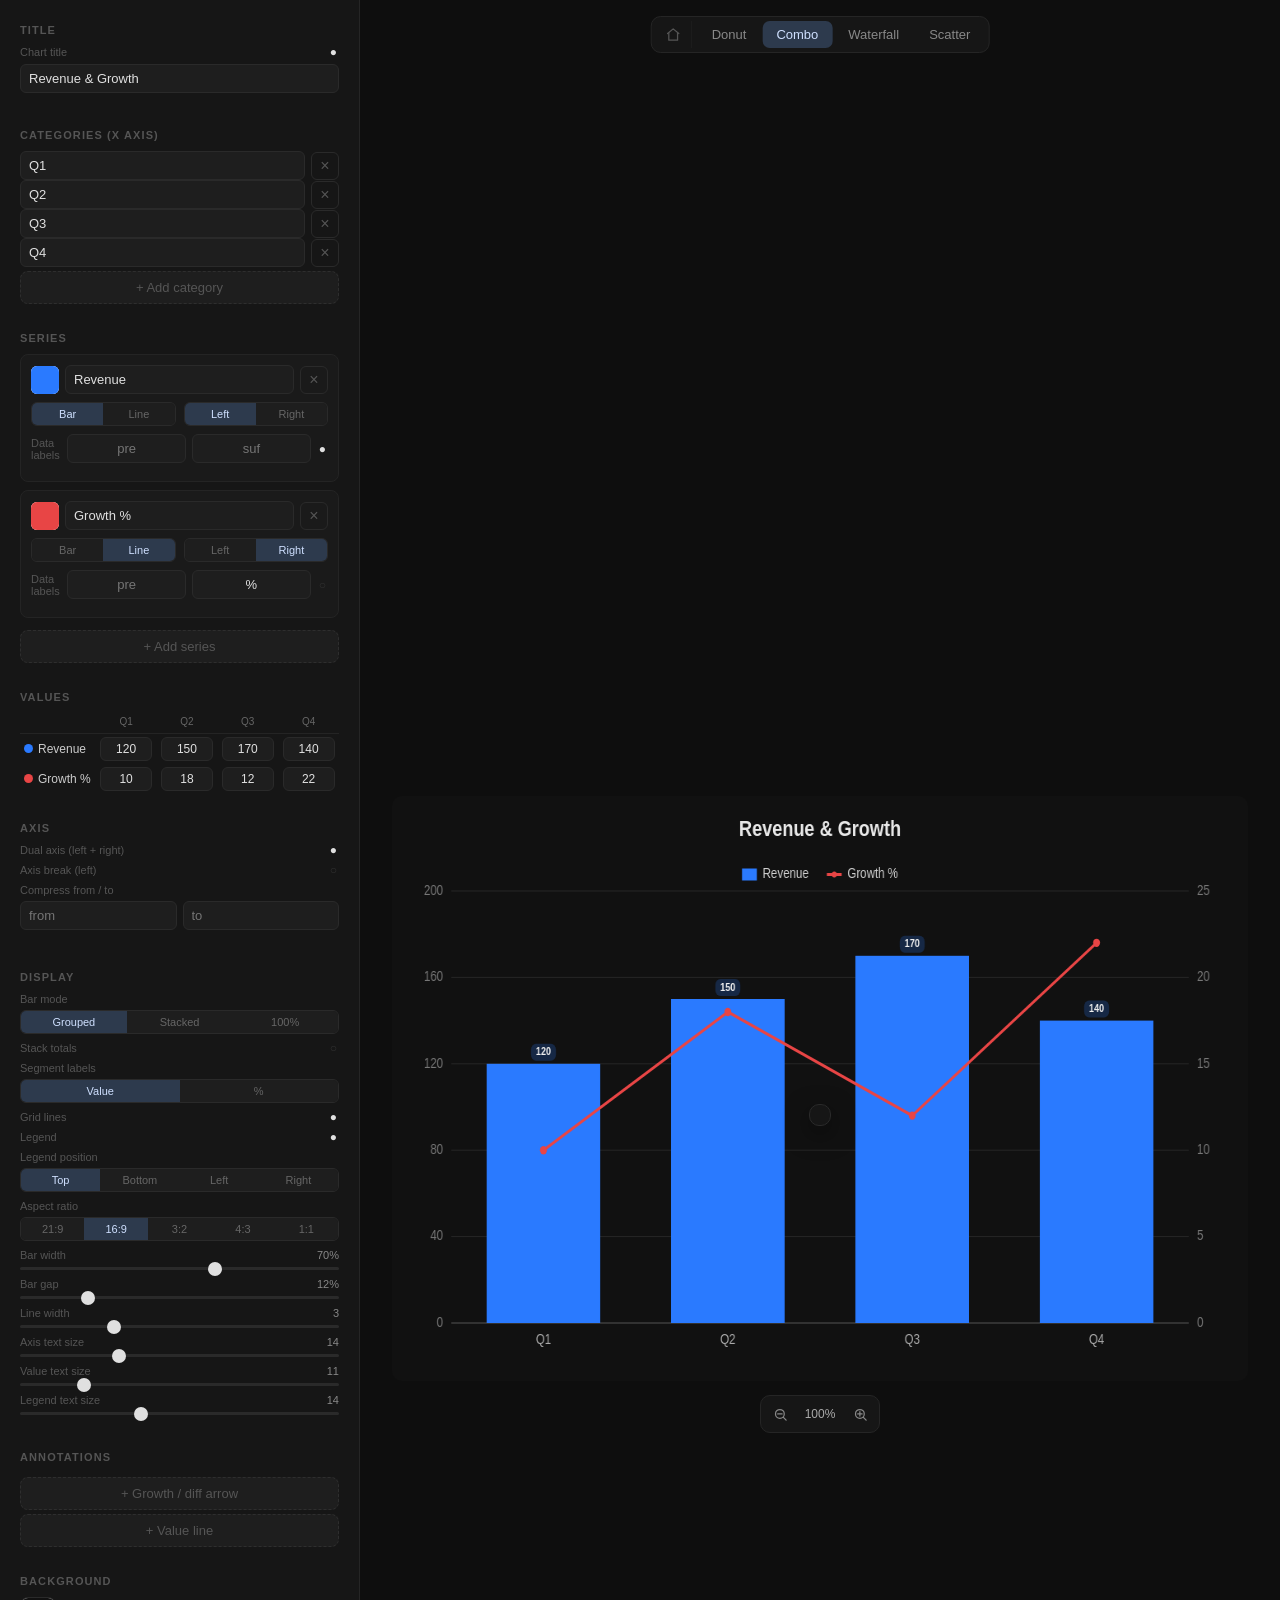
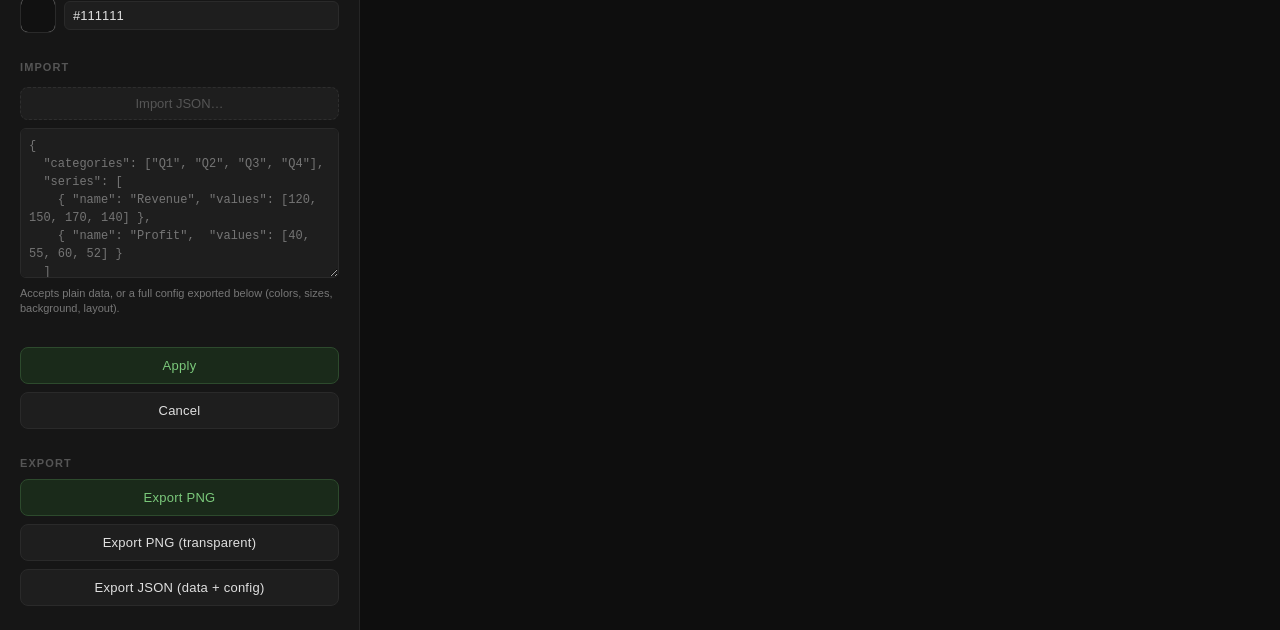
==== commit 40f5fcc9: "Fix stale-cache page breakage; validated waterfall colors; stack gaps Root cause of the dead waterfa" ====
--- a/combo.html
+++ b/combo.html
@@ -4,7 +4,7 @@
 <meta charset="UTF-8">
 <meta name="viewport" content="width=device-width, initial-scale=1.0">
 <title>Combo Chart Builder</title>
-<link rel="stylesheet" href="shared.css">
+<link rel="stylesheet" href="shared.css?v=2">
 </head>
 <body>
 
@@ -148,7 +148,7 @@
   <canvas id="canvas"></canvas>
 </div>
 
-<script src="shared.js"></script>
+<script src="shared.js?v=2"></script>
 <script>
 // ── State ──────────────────────────────────────────────────────────────────
 let nextId = 1;
@@ -478,13 +478,15 @@
 
       let cum = 0;
       let stackTopY = plotBottom;
-      segs.forEach(({ s, v }) => {
+      const cuts = [];   // internal segment boundaries, for the surface gaps
+      segs.forEach(({ s, v }, si) => {
         const val0 = pct100 ? cum / sum * 100 : Math.min(cum, leftMax);
         cum += v;
         const val1 = pct100 ? cum / sum * 100 : Math.min(cum, leftMax);
         const by = yLeft.y(val1);
         const bh = Math.max(yLeft.y(val0) - by, 0);
         stackTopY = by;
+        if (si > 0) cuts.push(by + bh);   // bottom edge = boundary to the segment below
         const color = barColor(s, ci);
         c.fillStyle = color;
         c.fillRect(bx, by, groupW, bh);
@@ -503,6 +505,12 @@
           c.textBaseline = 'middle';
           c.fillText(txt, center, by + bh / 2);
         }
+      });
+
+      // 2px surface gap between stacked segments so each block reads separately.
+      cuts.forEach(cy => {
+        if (withBg) { c.fillStyle = state.bgColor; c.fillRect(bx, cy - 1, groupW, 2); }
+        else c.clearRect(bx, cy - 1, groupW, 2);
       });
 
       if (yLeft.active && stackTopY < yLeft.bandTop) brokenBars.push({ bx, bw: groupW });
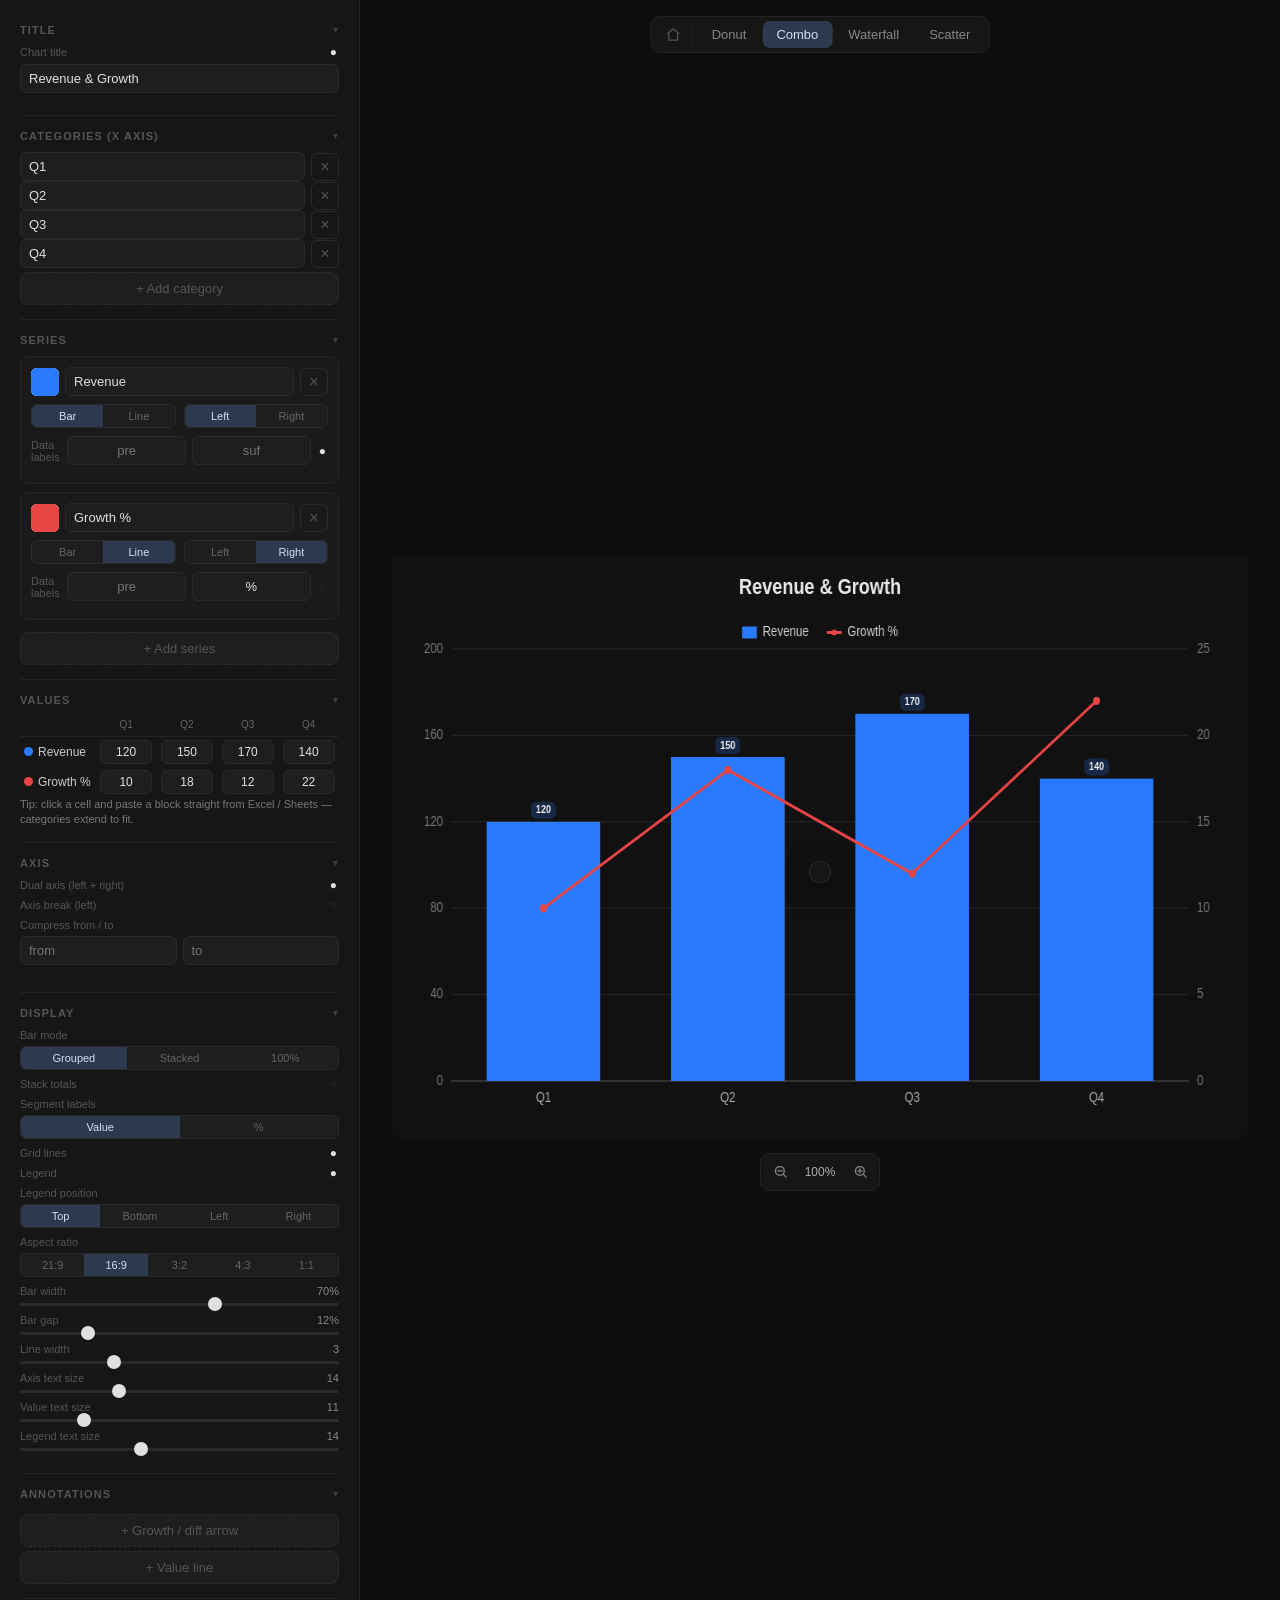
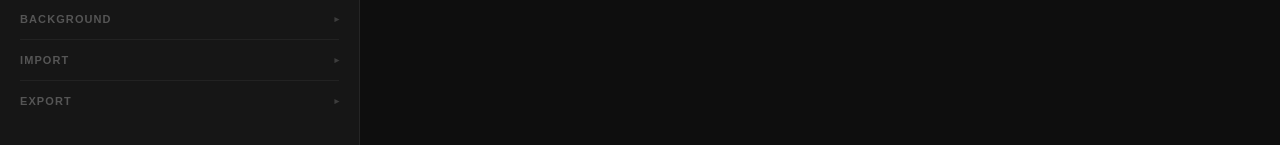
==== commit 754bf3a6: "Panel ergonomics: collapsible sections and Excel/Sheets paste Sections collapse via their titles wit" ====
--- a/combo.html
+++ b/combo.html
@@ -37,6 +37,8 @@
     <div class="section">
       <div class="panel-title">Values</div>
       <div class="matrix-wrap"><div id="matrix"></div></div>
+      <div class="import-hint">Tip: click a cell and paste a block straight from
+        Excel / Sheets — categories extend to fit.</div>
     </div>
 
     <div class="section">
@@ -988,6 +990,26 @@
 });
 
 // ── UI: Value matrix (series rows × category columns) ──────────────────────────
+
+// Apply a pasted Excel/Sheets block anchored at series sIdx / category ci.
+// Categories extend to fit wide blocks; rows beyond the last series are ignored.
+function pasteMatrixBlock(sIdx, ci, rows) {
+  const needCols = ci + Math.max(...rows.map(r => r.length));
+  while (state.categories.length < needCols) {
+    state.categories.push('Cat ' + (state.categories.length + 1));
+    state.series.forEach(sr => { sr.values.push(null); sr.overrides.push(null); });
+  }
+  rows.forEach((row, ri) => {
+    const target = state.series[sIdx + ri];
+    if (!target) return;
+    row.forEach((cell, cj) => { target.values[ci + cj] = parseValue(cell); });
+  });
+  renderCategories();
+  renderSeries();
+  renderMatrix();
+  renderPreview();
+}
+
 function renderMatrix() {
   const host = document.getElementById('matrix');
   host.innerHTML = '';
@@ -1032,6 +1054,12 @@
         const raw = e.target.value;
         s.values[ci] = raw === '' ? null : parseFloat(raw);
         renderPreview();   // no rebuild — keep cell focus
+      });
+      input.addEventListener('paste', e => {
+        const rows = parseTSVBlock(e.clipboardData && e.clipboardData.getData('text'));
+        if (!rows) return;   // single value: let the normal paste through
+        e.preventDefault();
+        pasteMatrixBlock(state.series.indexOf(s), ci, rows);
       });
       td.appendChild(input);
       tr.appendChild(td);
@@ -1588,6 +1616,7 @@
 initImportPanel(applyImportData);
 
 // ── Init ──────────────────────────────────────────────────────────────────────
+initPanelSections(STORAGE_KEY, ['Background', 'Import', 'Export']);
 restore();
 state.series.forEach(alignValues);   // also sizes the default series' overrides
 
--- a/shared.css
+++ b/shared.css
@@ -22,10 +22,9 @@
 }
 
 #panel-inner {
-  padding: 24px 20px;
-  display: flex;
-  flex-direction: column;
-  gap: 28px;
+  padding: 10px 20px 24px;
+  display: flex;
+  flex-direction: column;
 }
 
 .panel-title {
@@ -35,7 +34,24 @@
   text-transform: uppercase;
   color: #555;
   margin-bottom: 10px;
-}
+  cursor: pointer;
+  user-select: none;
+  display: flex;
+  justify-content: space-between;
+  align-items: center;
+}
+.panel-title:hover { color: #888; }
+.panel-title::after {
+  content: '▾';
+  font-size: 9px;
+  color: #3d3d3d;
+  transition: transform 0.15s;
+}
+.section.collapsed .panel-title { margin-bottom: 0; }
+.section.collapsed .panel-title::after { transform: rotate(-90deg); }
+
+.section-body { display: flex; flex-direction: column; }
+.section.collapsed .section-body { display: none; }
 
 /* Items / rows */
 #items-list {
@@ -151,7 +167,13 @@
 }
 .btn-add:hover { border-color: #555; color: #aaa; }
 
-.section { display: flex; flex-direction: column; }
+.section {
+  display: flex;
+  flex-direction: column;
+  padding: 14px 0;
+  border-bottom: 1px solid #222222;
+}
+.section:last-child { border-bottom: none; }
 
 .field-row {
   display: flex; flex-direction: column;
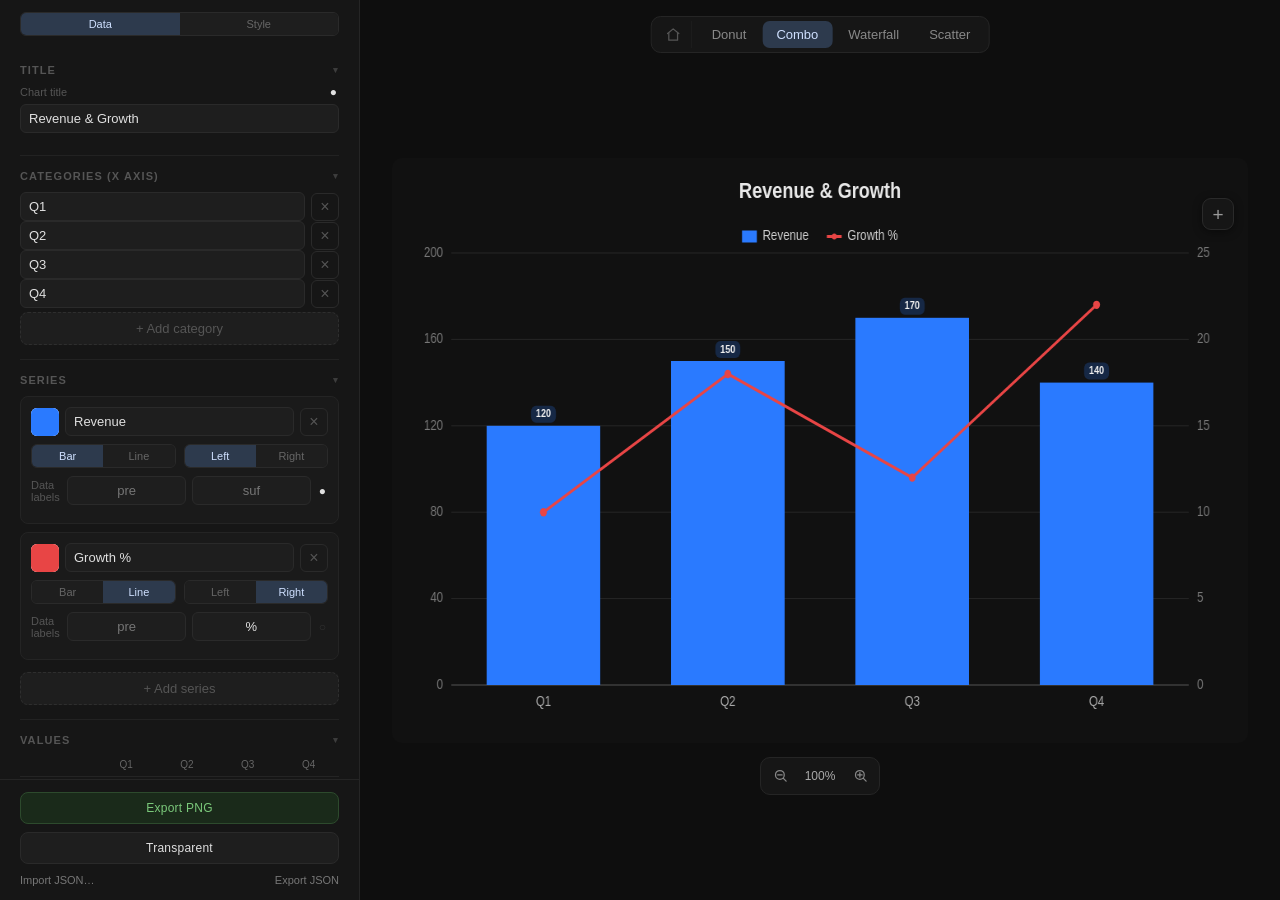
==== commit cbd4c259: "Make every chart an editable workspace, not a preview Data can now be read, changed, added and remov" ====
--- a/combo.html
+++ b/combo.html
@@ -9,9 +9,16 @@
 <body>
 
 <div id="panel">
+  <!-- Data holds what defines the numbers; Style holds everything cosmetic.
+       Splitting them roughly halves what's on screen at any moment. -->
+  <div id="panel-tabs" class="seg-toggle">
+    <button data-tab="data" class="active">Data</button>
+    <button data-tab="style">Style</button>
+  </div>
+
   <div id="panel-inner">
 
-    <div class="section">
+    <div class="section" data-tab="data">
       <div class="panel-title">Title</div>
       <div class="field-row">
         <div class="field-label-row">
@@ -22,26 +29,26 @@
       </div>
     </div>
 
-    <div class="section">
+    <div class="section" data-tab="data">
       <div class="panel-title">Categories (X axis)</div>
       <div id="cat-list"></div>
       <button id="add-cat" class="btn-add">+ Add category</button>
     </div>
 
-    <div class="section">
+    <div class="section" data-tab="data">
       <div class="panel-title">Series</div>
       <div id="series-list"></div>
       <button id="add-series" class="btn-add">+ Add series</button>
     </div>
 
-    <div class="section">
+    <div class="section" data-tab="data">
       <div class="panel-title">Values</div>
       <div class="matrix-wrap"><div id="matrix"></div></div>
       <div class="import-hint">Tip: click a cell and paste a block straight from
         Excel / Sheets — categories extend to fit.</div>
     </div>
 
-    <div class="section">
+    <div class="section" data-tab="style">
       <div class="panel-title">Axis</div>
       <div class="toggle-row">
         <span class="field-label">Dual axis (left + right)</span>
@@ -61,7 +68,7 @@
       </div>
     </div>
 
-    <div class="section">
+    <div class="section" data-tab="style">
       <div class="panel-title">Display</div>
       <div class="field-stack">
         <span class="field-label">Bar mode</span>
@@ -94,14 +101,14 @@
       <div id="display-sliders"></div>
     </div>
 
-    <div class="section">
+    <div class="section" data-tab="data">
       <div class="panel-title">Annotations</div>
       <div id="ann-list"></div>
       <button id="add-arrow" class="btn-add">+ Growth / diff arrow</button>
       <button id="add-line" class="btn-add">+ Value line</button>
     </div>
 
-    <div class="section">
+    <div class="section" data-tab="style">
       <div class="panel-title">Background</div>
       <div class="bg-row">
         <div class="bg-swatch" id="bgSwatch">
@@ -111,37 +118,36 @@
       </div>
     </div>
 
-    <div class="section">
-      <div class="panel-title">Import</div>
-      <button id="toggleImport" class="btn-add">Import JSON…</button>
-      <div id="import-panel" hidden>
-        <textarea id="importText" class="import-textarea" spellcheck="false"
-          placeholder='{
+  </div>
+
+  <!-- Import / export are destinations, not settings — pinned at the bottom so
+       they're always reachable and never in the way of the two tabs above. -->
+  <div id="panel-footer">
+    <div id="import-panel" hidden>
+      <textarea id="importText" class="import-textarea" spellcheck="false"
+        placeholder='{
   "categories": ["Q1", "Q2", "Q3", "Q4"],
   "series": [
     { "name": "Revenue", "values": [120, 150, 170, 140] },
     { "name": "Profit",  "values": [40, 55, 60, 52] }
   ]
 }'></textarea>
-        <div class="import-hint">Accepts plain data, or a full config exported below
-          (colors, sizes, background, layout).</div>
-        <div id="importMsg" class="import-msg"></div>
-        <div class="export-btns">
-          <button class="btn-export primary" id="applyImport">Apply</button>
-          <button class="btn-export" id="cancelImport">Cancel</button>
-        </div>
+      <div class="import-hint">Accepts plain data, or a full config from Export JSON
+        (colors, sizes, background, layout).</div>
+      <div id="importMsg" class="import-msg"></div>
+      <div class="export-btns">
+        <button class="btn-export primary" id="applyImport">Apply</button>
+        <button class="btn-export" id="cancelImport">Cancel</button>
       </div>
     </div>
-
-    <div class="section">
-      <div class="panel-title">Export</div>
-      <div class="export-btns">
-        <button class="btn-export primary" onclick="exportChart(true)">Export PNG</button>
-        <button class="btn-export" onclick="exportChart(false)">Export PNG (transparent)</button>
-        <button class="btn-export" onclick="exportJSON()">Export JSON (data + config)</button>
-      </div>
+    <div class="export-btns">
+      <button class="btn-export primary" onclick="exportChart(true)">Export PNG</button>
+      <button class="btn-export" onclick="exportChart(false)">Transparent</button>
     </div>
-
+    <div class="footer-links">
+      <button id="toggleImport" class="btn-link">Import JSON…</button>
+      <button class="btn-link" onclick="exportJSON()">Export JSON</button>
+    </div>
   </div>
 </div>
 
@@ -233,10 +239,28 @@
 const canvas = document.getElementById('canvas');
 let ctx      = setupCanvas(canvas, CANVAS_W, CANVAS_H);
 
-// Bar rectangles from the last render (render coordinates), for click hit-testing,
-// and the bar currently being recolored via the popover (null = none).
+// Bar rectangles and line-point circles from the last render (render
+// coordinates), for click hit-testing, and the mark currently selected in the
+// popover (null = none).
 let barHits = [];
+let pointHits = [];
 let selectedBar = null;   // { seriesId, ci }
+
+// The value drag in flight: { seriesId, ci, axis, stack, leftMax, rightMax,
+// moved }. Non-null pins the axis scale in render() for the duration.
+let valueDrag = null;
+
+// The mark under the cursor. This is what makes the chart feel live: without it
+// none of the click and drag targets announce themselves until you happen to
+// find them. { kind: 'bar' | 'point', seriesId, ci, grip } — `grip` is true when
+// the cursor is on the value edge, i.e. when a press would start a drag.
+let hoverMark = null;
+
+// The floating "+" over the chart and its add-data popover. Declared here (not
+// where they're built) so paint() can reposition the button without tripping
+// over the temporal dead zone.
+let addBtn = null;
+let addPopover = null;
 
 // Annotation pill rects from the last preview render (for drag hit-testing),
 // the annotation drag in flight, and the last preview's plot metrics (so drag
@@ -276,7 +300,15 @@
   else if (stacked) leftMax = niceMax(Math.max(stackSumMax(),
                                                rawMaxFor(leftList.filter(s => s.kind === 'line'))));
   else              leftMax = axisMaxFor(leftList);
-  const rightMax = axisMaxFor(rightList);
+  let rightMax = axisMaxFor(rightList);
+
+  // While a mark is being dragged the axis stays pinned to the scale it had
+  // when the drag began. Without this the axis re-nices as the value grows, the
+  // mark slides back under the cursor, and the chart appears to fight the drag.
+  if (valueDrag) {
+    leftMax  = valueDrag.leftMax;
+    rightMax = valueDrag.rightMax;
+  }
 
   // Legend metrics (computed up front so the plot can reserve space for it).
   const lf = state.legendFontSize;
@@ -417,6 +449,20 @@
 
   const scaleFor = s => (effAxis(s) === 'right' && state.dualAxis) ? rightMax : leftMax;
 
+  // Hover cue — preview only, like the selection outline below. The soft wash
+  // says "this datum is editable"; the bright cap on the value edge says "press
+  // here and drag". Without these the chart gives no sign it can be touched.
+  const drawHover = (s, ci, bx, by, bw, bh) => {
+    if (c !== ctx || !hoverMark || hoverMark.kind !== 'bar') return;
+    if (hoverMark.seriesId !== s.id || hoverMark.ci !== ci) return;
+    c.fillStyle = 'rgba(255, 255, 255, 0.14)';
+    c.fillRect(bx, by, bw, bh);
+    if (hoverMark.grip) {
+      c.fillStyle = 'rgba(255, 255, 255, 0.85)';
+      c.fillRect(bx, by - 1, bw, 3);
+    }
+  };
+
   // Selection outline while the color popover is open — preview only, never in
   // exported PNGs (those render into an offscreen context).
   const drawSelection = (s, ci, bx, by, bw, bh) => {
@@ -428,6 +474,7 @@
   };
 
   barHits = [];
+  pointHits = [];
   const brokenBars = [];   // bar rects spanning the break band, for the markers
   if (!stacked) {
     // Bars (grouped side-by-side within each slot). Each bar keeps a constant
@@ -457,7 +504,9 @@
         if (yLeft.active && effAxis(s) === 'left' && by < yLeft.bandTop) brokenBars.push({ bx, bw });
         c.fillStyle = color;
         c.fillRect(bx, by, bw, bh);
-        barHits.push({ x: bx, y: by, w: bw, h: bh, seriesId: s.id, ci });
+        barHits.push({ x: bx, y: by, w: bw, h: bh, seriesId: s.id, ci,
+                       axis: effAxis(s), stack: null });
+        drawHover(s, ci, bx, by, bw, bh);
         drawSelection(s, ci, bx, by, bw, bh);
 
         if (s.showLabels)
@@ -492,7 +541,12 @@
         const color = barColor(s, ci);
         c.fillStyle = color;
         c.fillRect(bx, by, groupW, bh);
-        barHits.push({ x: bx, y: by, w: groupW, h: bh, seriesId: s.id, ci });
+        // `below`/`others` let a drag on this segment's top edge solve back for
+        // the segment's own value: the top edge is a cumulative total (or, in
+        // 100% mode, a cumulative share), not the value itself.
+        barHits.push({ x: bx, y: by, w: groupW, h: bh, seriesId: s.id, ci,
+                       axis: 'left', stack: { below: cum - v, others: sum - v } });
+        drawHover(s, ci, bx, by, groupW, bh);
         drawSelection(s, ci, bx, by, groupW, bh);
 
         // Per-segment label, centered inside the segment — drawn only when the
@@ -577,15 +631,33 @@
     c.stroke();
 
     // Points + value labels
-    pts.forEach(p => {
+    pts.forEach((p, ci) => {
       if (!p) return;
+      const pr = state.lineWidth * 1.4;
       c.beginPath();
-      c.arc(p.x, p.y, state.lineWidth * 1.4, 0, Math.PI * 2);
+      c.arc(p.x, p.y, pr, 0, Math.PI * 2);
       c.fillStyle = s.color;
       c.fill();
+      // Grab radius is padded to a comfortable target on thin lines.
+      pointHits.push({ x: p.x, y: p.y, r: Math.max(pr + 4, 9), seriesId: s.id, ci,
+                       axis: effAxis(s) });
+      if (c === ctx && hoverMark && hoverMark.kind === 'point' &&
+          hoverMark.seriesId === s.id && hoverMark.ci === ci) {
+        c.beginPath();
+        c.arc(p.x, p.y, pr + 5, 0, Math.PI * 2);
+        c.fillStyle = 'rgba(255, 255, 255, 0.20)';
+        c.fill();
+      }
+      if (c === ctx && selectedBar && selectedBar.seriesId === s.id && selectedBar.ci === ci) {
+        c.beginPath();
+        c.arc(p.x, p.y, pr + 3.5, 0, Math.PI * 2);
+        c.strokeStyle = '#ffffff';
+        c.lineWidth = 2;
+        c.stroke();
+      }
       if (s.showLabels)
         drawValueLabel(c, (s.prefix || '') + fmtNum(p.v) + (s.suffix || ''),
-                       p.x, p.y - state.lineWidth * 1.4 - 3, s.color, state.valueFontSize);
+                       p.x, p.y - pr - 3, s.color, state.valueFontSize);
     });
   });
 
@@ -699,8 +771,18 @@
   });
 }
 
+// Repaint only. Use this for anything that fires per mouse move — hover cues and
+// in-flight drags — because renderPreview() also writes localStorage, and doing
+// that on every pixel of a drag is both wasteful and needless.
+function paint() {
+  render(ctx, CANVAS_W, CANVAS_H, true);
+  if (addBtn) positionAddBtn();
+}
+
+// Repaint and commit. Use this when a change is done: a keystroke, a click, the
+// end of a drag.
 function renderPreview() {
-  render(ctx, CANVAS_W, CANVAS_H, true);
+  paint();
   persist();
 }
 
@@ -885,13 +967,35 @@
   });
 }
 
-document.getElementById('add-cat').addEventListener('click', () => {
-  state.categories.push('Cat ' + (state.categories.length + 1));
-  state.series.forEach(s => { s.values.push(null); s.overrides.push(null); });
+// Appending a category means extending every series in step. `values` is an
+// optional Map of series id → value so the chart's add popover can supply a
+// whole column at once. Shared with the panel button so the two can't drift.
+function addCategory(name, values) {
+  state.categories.push(name || 'Cat ' + (state.categories.length + 1));
+  state.series.forEach(s => {
+    const v = values ? values.get(s.id) : undefined;
+    s.values.push(v === undefined ? null : v);
+    s.overrides.push(null);
+  });
   renderCategories();
   renderMatrix();
   renderPreview();
-});
+}
+
+// Creating a series has to backfill it to the current category count.
+function addSeries(name, kind, axis) {
+  const color = PALETTE[state.series.length % PALETTE.length];
+  const s = mkSeries(name || 'Series ' + (state.series.length + 1),
+                     color, kind || 'bar', axis || 'left', []);
+  alignValues(s);
+  state.series.push(s);
+  renderSeries();
+  renderMatrix();
+  renderPreview();
+  return s;
+}
+
+document.getElementById('add-cat').addEventListener('click', () => addCategory());
 
 // ── UI: Series cards ──────────────────────────────────────────────────────────
 function renderSeries() {
@@ -979,15 +1083,7 @@
   });
 }
 
-document.getElementById('add-series').addEventListener('click', () => {
-  const color = PALETTE[state.series.length % PALETTE.length];
-  const s = mkSeries('Series ' + (state.series.length + 1), color, 'bar', 'left', []);
-  alignValues(s);
-  state.series.push(s);
-  renderSeries();
-  renderMatrix();
-  renderPreview();
-});
+document.getElementById('add-series').addEventListener('click', () => addSeries());
 
 // ── UI: Value matrix (series rows × category columns) ──────────────────────────
 
@@ -1049,10 +1145,16 @@
       const td = document.createElement('td');
       const input = document.createElement('input');
       input.type = 'number';
+      // Addressable so the canvas popover and value drags can write this exact
+      // cell without a rebuild (see syncValueEditors).
+      input.dataset.seriesId = s.id;
+      input.dataset.ci = ci;
       input.value = (s.values[ci] === null || s.values[ci] === undefined) ? '' : s.values[ci];
       input.addEventListener('input', e => {
         const raw = e.target.value;
-        s.values[ci] = raw === '' ? null : parseFloat(raw);
+        const v = raw === '' ? null : parseFloat(raw);
+        s.values[ci] = v;
+        syncValueEditors(s.id, ci, v);   // mirror into the popover if it's open
         renderPreview();   // no rebuild — keep cell focus
       });
       input.addEventListener('paste', e => {
@@ -1069,10 +1171,39 @@
   });
   table.appendChild(tbody);
   host.appendChild(table);
+  highlightLinkedCell();   // the rebuild dropped the previous highlight
 
   // The annotation cards embed category/series pickers — rebuild them whenever
   // the data shape changes (renderMatrix runs on every such change).
   renderAnnotations();
+}
+
+// ── Chart ⇄ sidebar linking ───────────────────────────────────────────────────
+// The canvas popover and the sidebar matrix edit the same numbers, so each has
+// to show the other's changes. Both write the value in place rather than
+// re-rendering their host — a rebuild would steal focus from whichever field is
+// being typed into.
+function syncValueEditors(seriesId, ci, value) {
+  const cell = document.querySelector(
+    `#matrix input[data-series-id="${seriesId}"][data-ci="${ci}"]`);
+  if (cell && document.activeElement !== cell)
+    cell.value = (value === null || value === undefined) ? '' : value;
+  if (popoverField && selectedBar &&
+      selectedBar.seriesId === seriesId && selectedBar.ci === ci)
+    popoverField.setValue(value);
+}
+
+// Tint the sidebar cell behind the mark selected on the canvas, and scroll it
+// into view, so it's obvious which number the popover is editing.
+function highlightLinkedCell() {
+  document.querySelectorAll('#matrix input.linked-active')
+    .forEach(el => el.classList.remove('linked-active'));
+  if (!selectedBar) return;
+  const cell = document.querySelector(
+    `#matrix input[data-series-id="${selectedBar.seriesId}"][data-ci="${selectedBar.ci}"]`);
+  if (!cell) return;
+  cell.classList.add('linked-active');
+  cell.scrollIntoView({ block: 'nearest', inline: 'nearest' });
 }
 
 // ── UI: Annotation cards ──────────────────────────────────────────────────────
@@ -1358,20 +1489,24 @@
 // ── Background ────────────────────────────────────────────────────────────────
 const applyBgColor = bindBgControl(state, renderPreview);
 
-// ── Bar color popover ─────────────────────────────────────────────────────────
-// Click a bar on the chart to recolor just that bar (one series at one
-// category). A small popover with a color swatch and a Reset button opens next
-// to it; Escape or clicking anywhere else dismisses it.
+// ── Mark popover ──────────────────────────────────────────────────────────────
+// Click a bar or a line point to edit that one datum: its value (live, straight
+// into state) and — for bars — its color. Escape or a click elsewhere dismisses
+// it. The value field is mirrored by the sidebar matrix via syncValueEditors.
 const preview = document.getElementById('preview');
 const barPopover = document.createElement('div');
 barPopover.className = 'bar-popover';
 barPopover.hidden = true;
 preview.appendChild(barPopover);
 
+let popoverField = null;   // the open popover's value field, for live drag sync
+
 function closeBarPopover() {
   if (barPopover.hidden) return;
   barPopover.hidden = true;
   selectedBar = null;
+  popoverField = null;
+  highlightLinkedCell();
   render(ctx, CANVAS_W, CANVAS_H, true);   // repaint without the selection outline
 }
 
@@ -1385,24 +1520,78 @@
   title.className = 'bar-popover-title';
   title.textContent = (s.name || 'Series') + ' · ' + (state.categories[hit.ci] || '—');
 
-  const row = document.createElement('div');
-  row.className = 'bar-popover-row';
-  const swatch = colorSwatch(barColor(s, hit.ci), hex => {
-    s.overrides[hit.ci] = hex;
+  const field = valueField('Value', s.values[hit.ci], v => {
+    s.values[hit.ci] = v;
+    syncValueEditors(s.id, hit.ci, v);
     renderPreview();
-  });
-  const reset = document.createElement('button');
-  reset.className = 'btn-export';
-  reset.textContent = 'Reset';
-  reset.title = 'Back to the series color';
-  reset.addEventListener('click', () => {
-    s.overrides[hit.ci] = null;
+  }, { step: 'any' });
+  popoverField = field;
+
+  const hint = document.createElement('div');
+  hint.className = 'popover-hint';
+  hint.textContent = s.kind === 'line'
+    ? 'Drag the point to adjust · ↑↓ to nudge'
+    : 'Drag the bar’s top edge to adjust · ↑↓ to nudge';
+
+  // Per-bar color override only exists for bars — a line point takes the
+  // series color, which the sidebar owns.
+  const parts = [title, field];
+  if (s.kind !== 'line') {
+    const row = document.createElement('div');
+    row.className = 'bar-popover-row';
+    const swatch = colorSwatch(barColor(s, hit.ci), hex => {
+      s.overrides[hit.ci] = hex;
+      renderPreview();
+    });
+    const reset = document.createElement('button');
+    reset.className = 'btn-export';
+    reset.textContent = 'Reset';
+    reset.title = 'Back to the series color';
+    reset.addEventListener('click', () => {
+      s.overrides[hit.ci] = null;
+      renderPreview();
+      closeBarPopover();
+    });
+    row.append(swatch, reset);
+    parts.push(row);
+  }
+
+  // Structural edits, so removing data doesn't mean leaving the chart. Clear is
+  // the per-datum delete; Remove drops the whole category from every series.
+  const actions = document.createElement('div');
+  actions.className = 'bar-popover-row';
+  const clear = document.createElement('button');
+  clear.className = 'btn-export';
+  clear.textContent = 'Clear';
+  clear.title = 'Empty this value, keeping the category';
+  clear.addEventListener('click', () => {
+    s.values[hit.ci] = null;
+    syncValueEditors(s.id, hit.ci, null);
     renderPreview();
     closeBarPopover();
   });
-  row.append(swatch, reset);
-  barPopover.append(title, row);
+
+  const removeCat = document.createElement('button');
+  removeCat.className = 'btn-export danger';
+  removeCat.textContent = 'Remove ' + (state.categories[hit.ci] || 'category');
+  removeCat.title = 'Remove this category from every series';
+  // Mirrors the delete button in renderCategories, including its last-one guard.
+  removeCat.disabled = state.categories.length <= 1;
+  removeCat.addEventListener('click', () => {
+    if (state.categories.length <= 1) return;
+    state.categories.splice(hit.ci, 1);
+    state.series.forEach(sr => { sr.values.splice(hit.ci, 1); sr.overrides.splice(hit.ci, 1); });
+    closeBarPopover();
+    renderCategories();
+    renderMatrix();
+    renderPreview();
+  });
+  actions.append(clear, removeCat);
+  parts.push(actions, hint);
+
+  barPopover.append(...parts);
   barPopover.hidden = false;
+  highlightLinkedCell();
 
   // Position next to the click, clamped inside the preview pane.
   const pr = preview.getBoundingClientRect();
@@ -1415,24 +1604,88 @@
 }
 
 // Map a mouse event to render coordinates and find the bar under it, if any.
-// getBoundingClientRect reflects the visual zoom transform, so dividing by it
-// works at any zoom level (the scale is uniform).
 function barHitAt(e) {
-  const rect = canvas.getBoundingClientRect();
-  if (!rect.width || !rect.height) return null;
-  const x = (e.clientX - rect.left) * (CANVAS_W / rect.width);
-  const y = (e.clientY - rect.top)  * (CANVAS_H / rect.height);
-  return barHits.find(b => x >= b.x && x <= b.x + b.w && y >= b.y && y <= b.y + b.h) || null;
+  const p = canvasPoint(canvas, e, CANVAS_W, CANVAS_H);
+  if (!p) return null;
+  return barHits.find(b => p.x >= b.x && p.x <= b.x + b.w && p.y >= b.y && p.y <= b.y + b.h) || null;
+}
+
+// Map a mouse event to a line point, if the cursor is within its grab radius.
+function pointHitAt(e) {
+  const p = canvasPoint(canvas, e, CANVAS_W, CANVAS_H);
+  if (!p) return null;
+  return pointHits.find(pt => Math.hypot(p.x - pt.x, p.y - pt.y) <= pt.r) || null;
 }
 
 // Map a mouse event to render coordinates and find the annotation pill under it.
 function annHitAt(e) {
-  const rect = canvas.getBoundingClientRect();
-  if (!rect.width || !rect.height) return null;
-  const x = (e.clientX - rect.left) * (CANVAS_W / rect.width);
-  const y = (e.clientY - rect.top)  * (CANVAS_H / rect.height);
-  return annHits.find(a => x >= a.x && x <= a.x + a.w && y >= a.y && y <= a.y + a.h) || null;
-}
+  const p = canvasPoint(canvas, e, CANVAS_W, CANVAS_H);
+  if (!p) return null;
+  return annHits.find(a => p.x >= a.x && p.x <= a.x + a.w && p.y >= a.y && p.y <= a.y + a.h) || null;
+}
+
+// ── Direct manipulation: drag a mark to change its value ──────────────────────
+// A grip is a line point (anywhere on the dot) or a bar's top edge — the edge
+// that encodes the value. Points win over bars because they're drawn on top.
+function valueGripAt(e) {
+  const pt = pointHitAt(e);
+  if (pt) return pt;
+  const p = canvasPoint(canvas, e, CANVAS_W, CANVAS_H);
+  if (!p) return null;
+  return barHits.find(b => nearTopEdge(p, b)) || null;
+}
+
+// Pixel under the cursor → the dragged series' value at that category, written
+// straight into state so the chart, the popover and the sidebar all follow.
+function applyValueDrag(pos) {
+  const s = state.series.find(sr => sr.id === valueDrag.seriesId);
+  if (!s || !plotMetrics) return;
+  const right = valueDrag.axis === 'right' && state.dualAxis && plotMetrics.rightMax > 0;
+  const m       = right ? plotMetrics.yRight : plotMetrics.yLeft;
+  const axisMax = right ? plotMetrics.rightMax : plotMetrics.leftMax;
+  const level = Math.min(Math.max(m.yInv(pos.y), 0), axisMax);
+  const stack = valueDrag.stack;
+
+  let next;
+  if (stack && state.barMode === 'stacked100') {
+    // The top edge reads as a cumulative *share*. Hold the other segments
+    // fixed and solve for this one: f = (below + v) / (below + v + others).
+    const f = Math.min(Math.max(level / 100, 0), 0.98);
+    if (!(stack.others > 0)) return;        // a lone segment is always 100%
+    next = (f * stack.others) / (1 - f) - stack.below;
+  } else if (stack) {
+    next = level - stack.below;             // top edge is a cumulative total
+  } else {
+    next = level;
+  }
+
+  next = Math.max(snapToStep(next, axisMax / TICKS), 0);
+  s.values[valueDrag.ci] = next;
+  syncValueEditors(s.id, valueDrag.ci, next);
+  paint();   // mid-drag: the commit happens once, on mouseup
+}
+
+canvas.addEventListener('mousedown', e => {
+  if (annHitAt(e)) return;   // an annotation pill under the cursor wins the press
+  const grip = valueGripAt(e);
+  if (!grip || !plotMetrics) return;
+  e.preventDefault();
+  valueDrag = {
+    seriesId: grip.seriesId, ci: grip.ci, axis: grip.axis, stack: grip.stack || null,
+    leftMax: plotMetrics.leftMax, rightMax: plotMetrics.rightMax,   // pin the scale
+    startY: canvasPoint(canvas, e, CANVAS_W, CANVAS_H).y,
+    moved: false,
+  };
+});
+
+window.addEventListener('mousemove', e => {
+  if (!valueDrag) return;
+  const pos = canvasPoint(canvas, e, CANVAS_W, CANVAS_H);
+  if (!pos) return;
+  if (!valueDrag.moved && Math.abs(pos.y - valueDrag.startY) < 3) return;   // still a click
+  valueDrag.moved = true;
+  applyValueDrag(pos);
+});
 
 // Drag an annotation pill: arrows move their height (yOffset), value lines
 // track the axis value under the cursor.
@@ -1470,28 +1723,71 @@
     ann.value = Math.round(ann.value * 100) / 100;
     refreshAnnInputs();
   }
-  renderPreview();
+  paint();   // mid-drag: the commit happens once, on mouseup
 });
 
-window.addEventListener('mouseup', () => { annDrag = null; });
+// A drag that actually moved must not also fire the popover on mouseup.
+let suppressClick = false;
+
+// Both drags paint as they go and commit here, once, when the mouse is released.
+window.addEventListener('mouseup', () => {
+  const wasAnnDrag = annDrag !== null;
+  annDrag = null;
+  if (valueDrag) {
+    suppressClick = valueDrag.moved;
+    valueDrag = null;
+    renderPreview();   // repaint with the axis scale released, then commit
+  } else if (wasAnnDrag) {
+    persist();
+  }
+});
 
 canvas.addEventListener('click', e => {
-  if (annHitAt(e)) return;   // annotation grabs win over the recolor popover
-  const hit = barHitAt(e);
+  if (suppressClick) { suppressClick = false; return; }
+  if (annHitAt(e)) return;   // annotation grabs win over the mark popover
+  const hit = pointHitAt(e) || barHitAt(e);
   if (hit) openBarPopover(hit, e.clientX, e.clientY);
   else closeBarPopover();
 });
 
+// Two marks are the same when they point at the same datum in the same state,
+// so a repaint only happens when the cue would actually change.
+const sameMark = (a, b) =>
+  a === b || (!!a && !!b && a.kind === b.kind && a.seriesId === b.seriesId &&
+              a.ci === b.ci && a.grip === b.grip);
+
+function setHover(mark) {
+  if (sameMark(hoverMark, mark)) return;
+  hoverMark = mark;
+  paint();   // never renderPreview: this fires on every mouse move
+}
+
 canvas.addEventListener('mousemove', e => {
-  if (annDrag) return;   // mid-drag: keep the drag cursor
-  // Pointer over annotations, then bars; otherwise fall back to the zoom pan
-  // cursor ('grab' when zoomed in — shared.js only re-applies it on zoom
-  // changes, so restore it here).
+  if (annDrag || valueDrag) return;   // mid-drag: keep the drag cursor
+  // Resolve what's under the cursor once, then use it for both the hover cue
+  // and the cursor. Pointer over annotations, then value grips, then bars;
+  // otherwise fall back to the zoom pan cursor ('grab' when zoomed in —
+  // shared.js only re-applies it on zoom changes, so restore it here).
+  const ann   = annHitAt(e);
+  const grip  = ann ? null : valueGripAt(e);
+  const point = ann ? null : pointHitAt(e);
+  const bar   = ann ? null : barHitAt(e);
+
+  setHover(
+    ann          ? null
+    : point      ? { kind: 'point', seriesId: point.seriesId, ci: point.ci, grip: true }
+    : bar        ? { kind: 'bar', seriesId: bar.seriesId, ci: bar.ci, grip: !!grip }
+    : grip       ? { kind: 'bar', seriesId: grip.seriesId, ci: grip.ci, grip: true }
+    : null);
+
   const zoomed = /scale\(([\d.]+)\)/.exec(canvas.style.transform || '');
-  canvas.style.cursor = annHitAt(e) ? 'ns-resize'
-    : barHitAt(e) ? 'pointer'
+  canvas.style.cursor = ann ? 'ns-resize'
+    : grip ? 'ns-resize'
+    : (bar || point) ? 'pointer'
     : (zoomed && parseFloat(zoomed[1]) > 1 ? 'grab' : '');
 });
+
+canvas.addEventListener('mouseleave', () => setHover(null));
 
 // Dismiss on any press outside the popover. Presses on the canvas are left to
 // the click handler above (hit → move popover, miss → close).
@@ -1502,6 +1798,165 @@
 document.addEventListener('keydown', e => {
   if (e.key === 'Escape') closeBarPopover();
 });
+
+// ── Add-data popover ──────────────────────────────────────────────────────────
+// The button, positioning and dismissal live in shared.js; this supplies only
+// the form. Two modes: Data (a period is a column of values — the dropdown's
+// "+ New period" decides whether that column already exists) and Series.
+let addMode = 'data';
+// Held outside the form so switching modes doesn't discard what you've typed —
+// makeSegToggle repaints its buttons by rebuilding, so the form is rebuilt too.
+// `data.ci` is a category index, or NEW_PERIOD for the "+ New period" option:
+// adding a period and filling one are the same form, differing only in whether
+// the column already exists.
+const NEW_PERIOD = -1;
+const addDraft = {
+  data:   { ci: NEW_PERIOD, name: '', values: new Map() },
+  series: { name: '', kind: 'bar', axis: 'left' },
+};
+
+function buildAddForm(popover, { close: closeAddPopover, field: addField, rebuild: buildAddForm }) {
+  const title = document.createElement('div');
+  title.className = 'bar-popover-title';
+  title.textContent = 'Add to chart';
+
+  const modes = makeSegToggle(
+    [{ label: 'Data',   value: 'data' },
+     { label: 'Series', value: 'series' }],
+    addMode, false,
+    v => { addMode = v; buildAddForm(); });
+
+  const body = document.createElement('div');
+  body.className = 'add-body';
+
+  const commit = document.createElement('button');
+  commit.className = 'btn-export primary';
+  commit.textContent = 'Add';
+  const cancel = document.createElement('button');
+  cancel.className = 'btn-export';
+  cancel.textContent = 'Cancel';
+  cancel.addEventListener('click', closeAddPopover);
+
+  if (addMode === 'data') {
+    // One form for both jobs: a period is always a column of values, and the
+    // only difference between adding one and filling one is whether the column
+    // already exists — which the dropdown decides.
+    const d = addDraft.data;
+    if (d.ci !== NEW_PERIOD && d.ci >= state.categories.length) d.ci = NEW_PERIOD;
+    const isNew = d.ci === NEW_PERIOD;
+
+    const periodSel = document.createElement('select');
+    state.categories.forEach((cat, i) => {
+      const o = document.createElement('option');
+      o.value = i;
+      o.textContent = cat || '—';
+      periodSel.appendChild(o);
+    });
+    const newOpt = document.createElement('option');
+    newOpt.value = NEW_PERIOD;
+    newOpt.textContent = '+ New period…';
+    periodSel.appendChild(newOpt);
+    periodSel.value = d.ci;
+    periodSel.addEventListener('change', () => {
+      d.ci = Number(periodSel.value);
+      d.values = new Map();   // the entries described the period you just left
+      buildAddForm();
+    });
+    body.appendChild(addField('Period', periodSel));
+
+    if (isNew) {
+      const nameIn = document.createElement('input');
+      nameIn.type = 'text';
+      nameIn.value = d.name;
+      nameIn.placeholder = 'Cat ' + (state.categories.length + 1);
+      nameIn.addEventListener('input', () => { d.name = nameIn.value; });
+      body.appendChild(addField('Name', nameIn));
+    }
+
+    // Only touched fields are committed, so an existing period's untouched
+    // series keep their values — and clearing a field is an explicit null.
+    state.series.forEach(s => {
+      const inp = document.createElement('input');
+      inp.type = 'number';
+      inp.placeholder = '—';
+      const cur = isNew ? undefined : s.values[d.ci];
+      if (d.values.has(s.id)) {
+        const v = d.values.get(s.id);
+        inp.value = v === null ? '' : v;
+      } else if (cur !== null && cur !== undefined) {
+        inp.value = cur;
+      }
+      inp.addEventListener('input', () => {
+        const raw = inp.value.trim();
+        d.values.set(s.id, raw === '' ? null : parseFloat(raw));
+      });
+      const dot = document.createElement('span');
+      dot.className = 'matrix-dot';
+      dot.style.background = s.color;
+      const nm = document.createElement('span');
+      nm.className = 'add-series-name';
+      nm.append(dot, document.createTextNode(s.name || 'Series'));
+      const row = document.createElement('label');
+      row.className = 'add-field';
+      row.append(nm, inp);
+      body.appendChild(row);
+    });
+
+    commit.textContent = isNew ? 'Add' : 'Save';
+    commit.addEventListener('click', () => {
+      if (isNew) {
+        addCategory(d.name.trim(), d.values);
+        d.name = '';
+      } else {
+        d.values.forEach((v, id) => {
+          const s = state.series.find(sr => sr.id === id);
+          if (!s) return;
+          s.values[d.ci] = v;
+          syncValueEditors(s.id, d.ci, v);
+        });
+        renderPreview();
+      }
+      d.values = new Map();
+      closeAddPopover();
+    });
+
+  } else if (addMode === 'series') {
+    const d = addDraft.series;
+    const nameIn = document.createElement('input');
+    nameIn.type = 'text';
+    nameIn.value = d.name;
+    nameIn.placeholder = 'Series ' + (state.series.length + 1);
+    nameIn.addEventListener('input', () => { d.name = nameIn.value; });
+    body.appendChild(addField('Name', nameIn));
+
+    body.appendChild(addField('Type', makeSegToggle(
+      [{ label: 'Bar', value: 'bar' }, { label: 'Line', value: 'line' }],
+      d.kind, false, v => { d.kind = v; buildAddForm(); })));
+
+    // The right axis only exists in dual-axis mode, so don't offer it otherwise.
+    body.appendChild(addField('Axis', makeSegToggle(
+      [{ label: 'Left', value: 'left' }, { label: 'Right', value: 'right' }],
+      state.dualAxis ? d.axis : 'left', !state.dualAxis,
+      v => { d.axis = v; buildAddForm(); })));
+
+    commit.addEventListener('click', () => {
+      addSeries(d.name.trim(), d.kind, state.dualAxis ? d.axis : 'left');
+      d.name = '';
+      closeAddPopover();
+    });
+
+  }
+
+  const buttons = document.createElement('div');
+  buttons.className = 'export-btns';
+  buttons.append(cancel, commit);
+  popover.append(title, modes, body, buttons);
+}
+
+const chartAdd = initChartAdd({ preview, canvas, buildForm: buildAddForm });
+addBtn = chartAdd.button;
+addPopover = chartAdd.popover;
+const positionAddBtn = chartAdd.reposition;
 
 // ── Export ────────────────────────────────────────────────────────────────────
 function exportChart(withBg) {
@@ -1616,7 +2071,8 @@
 initImportPanel(applyImportData);
 
 // ── Init ──────────────────────────────────────────────────────────────────────
-initPanelSections(STORAGE_KEY, ['Background', 'Import', 'Export']);
+initPanelTabs(STORAGE_KEY);
+initPanelSections(STORAGE_KEY, ['Background']);
 restore();
 state.series.forEach(alignValues);   // also sizes the default series' overrides
 
--- a/shared.css
+++ b/shared.css
@@ -1,16 +1,31 @@
 /* ── Shared dark UI for all chart builders ─────────────────────────────────── */
 *, *::before, *::after { box-sizing: border-box; margin: 0; padding: 0; }
 
+/* The `hidden` attribute only gets `display: none` from the UA stylesheet, and
+   any author `display:` rule outranks it — so every panel/popover we toggle via
+   `el.hidden` (.bar-popover, #import-panel, .field-stack, …) stayed visible.
+   !important restores `hidden` as the authority it's meant to be. */
+[hidden] { display: none !important; }
+
+/* Exactly the viewport, never more: the panel scrolls inside itself and the
+   chart pane stays put. With min-height the body grew past the screen whenever
+   the panel got tall, the whole document scrolled, and #preview centered its
+   chart against a box taller than the viewport — so the chart sat below the
+   fold and drifted as you scrolled. */
 body {
   background: #0e0e0e;
   color: #e0e0e0;
   font-family: -apple-system, BlinkMacSystemFont, 'Segoe UI', sans-serif;
   font-size: 13px;
-  min-height: 100vh;
+  height: 100vh;
+  height: 100dvh;   /* mobile: discount the collapsing browser chrome */
+  overflow: hidden;
   display: flex;
 }
 
 /* ── Left Panel ─────────────────────────────────────── */
+/* The panel itself no longer scrolls — its section list does, so the tab bar
+   stays at the top and the import/export footer stays at the bottom. */
 #panel {
   width: 360px;
   min-width: 360px;
@@ -18,14 +33,58 @@
   border-right: 1px solid #252525;
   display: flex;
   flex-direction: column;
+  overflow: hidden;
+}
+
+#panel-inner {
+  flex: 1;
+  min-height: 0;      /* let it shrink so overflow-y actually engages */
   overflow-y: auto;
-}
-
-#panel-inner {
   padding: 10px 20px 24px;
   display: flex;
   flex-direction: column;
 }
+
+/* ── Panel tabs (Data / Style) ─────────────────────────────────── */
+#panel-tabs {
+  flex-shrink: 0;
+  margin: 12px 20px 4px;
+}
+
+/* Show only the active group. A class rather than the `hidden` attribute, so
+   this stays independent of the global [hidden] rule. */
+#panel-inner[data-active-tab="data"]  .section[data-tab="style"],
+#panel-inner[data-active-tab="style"] .section[data-tab="data"] {
+  display: none;
+}
+
+/* ── Panel footer (import / export) ────────────────────────────── */
+#panel-footer {
+  flex-shrink: 0;
+  border-top: 1px solid #252525;
+  padding: 12px 20px;
+  display: flex;
+  flex-direction: column;
+  gap: 8px;
+}
+#panel-footer .export-btns { display: flex; gap: 8px; }
+#panel-footer .export-btns .btn-export { flex: 1; padding: 8px 10px; font-size: 12px; }
+.footer-links {
+  display: flex;
+  justify-content: space-between;
+  gap: 8px;
+}
+.btn-link {
+  background: none;
+  border: none;
+  color: #777;
+  cursor: pointer;
+  font-size: 11px;
+  font-weight: 500;
+  padding: 2px 0;
+  transition: color 0.15s;
+}
+.btn-link:hover { color: #cfe0ff; }
 
 .panel-title {
   font-size: 11px;
@@ -293,6 +352,19 @@
   color: #7bc97b;
 }
 .btn-export.primary:hover { background: #213221; border-color: #3a6a3a; }
+.btn-export.danger {
+  background: #2a1a1a;
+  border-color: #4a2d2d;
+  color: #e07b7b;
+}
+.btn-export.danger:hover { background: #322121; border-color: #6a3a3a; }
+.btn-export:disabled {
+  opacity: 0.4;
+  cursor: not-allowed;
+  background: #1e1e1e;
+  border-color: #2a2a2a;
+  color: #e0e0e0;
+}
 
 /* ── Import (paste JSON) ───────────────────────────────────────── */
 #import-panel { display: flex; flex-direction: column; gap: 8px; margin-top: 8px; }
@@ -321,12 +393,17 @@
 #preview {
   position: relative;
   flex: 1;
+  min-width: 0;   /* let it shrink instead of forcing the body wider */
   display: flex;
   flex-direction: column;
   align-items: center;
   justify-content: center;
   gap: 14px;
-  padding: 32px;
+  /* Asymmetric on purpose. The extra 52px on top is the height of the zoom
+     control plus the flex gap below the chart — offsetting them puts the canvas
+     itself on the pane's centre line, not the canvas+controls group. It also
+     clears the floating tab bar (which ends ~54px down) at any window height. */
+  padding: 84px 32px 32px;
   background: #0e0e0e;
   overflow: hidden;
 }
@@ -371,7 +448,11 @@
 
 #canvas {
   max-width: 100%;
-  max-height: calc(100vh - 130px);
+  /* Against the pane's content box rather than the viewport, minus the room the
+     zoom control (38px) and the flex gap (14px) need below it. The canvas has an
+     intrinsic ratio, so capping both axes scales it without distortion. */
+  max-height: calc(100% - 52px);
+  min-height: 0;
   border-radius: 10px;
   display: block;
   transition: transform 0.08s ease-out;
@@ -503,7 +584,96 @@
   align-items: center;
   gap: 8px;
 }
-.bar-popover-row .btn-export { padding: 6px 12px; font-size: 12px; }
+
+/* Floating "+" over the chart's top-right corner — opens the add-data popover.
+   Positioned from JS so it tracks the canvas, which is centred and may be much
+   smaller than the pane. */
+.chart-add-btn {
+  position: absolute;
+  z-index: 11;
+  width: 32px; height: 32px;
+  display: flex;
+  align-items: center;
+  justify-content: center;
+  padding: 0;
+  border: 1px solid #2a2a2a;
+  border-radius: 9px;
+  background: #161616;
+  color: #9a9a9a;
+  font-size: 19px;
+  line-height: 1;
+  cursor: pointer;
+  box-shadow: 0 2px 10px rgba(0, 0, 0, 0.45);
+  transition: all 0.15s;
+}
+.chart-add-btn:hover { color: #e0e0e0; background: #1e1e1e; border-color: #444; }
+.chart-add-btn.active { background: #2d3a4d; border-color: #3d5675; color: #cfe0ff; }
+
+.add-popover { width: 232px; gap: 10px; }
+.add-body { display: flex; flex-direction: column; gap: 7px; }
+.add-field {
+  display: grid;
+  grid-template-columns: 84px 1fr;
+  align-items: center;
+  gap: 8px;
+}
+.add-field > span {
+  font-size: 11px;
+  font-weight: 500;
+  color: #777;
+  overflow: hidden;
+  text-overflow: ellipsis;
+  white-space: nowrap;
+}
+.add-field input, .add-field select { width: 100%; }
+.add-series-name { display: flex; align-items: center; gap: 6px; color: #aaa; }
+.add-popover .export-btns { display: flex; gap: 8px; }
+.add-popover .export-btns .btn-export { flex: 1; padding: 7px 10px; font-size: 12px; }
+
+/* Number field in the popover: edit the underlying datum, not just its color */
+.value-field {
+  display: flex;
+  align-items: center;
+  gap: 8px;
+  cursor: text;
+}
+.value-field > span {
+  font-size: 11px;
+  font-weight: 500;
+  color: #777;
+  min-width: 34px;
+}
+.value-field input[type="number"] {
+  width: 96px;
+  font-variant-numeric: tabular-nums;
+}
+.value-field input[type="number"]:disabled {
+  color: #666;
+  cursor: not-allowed;
+}
+.popover-hint {
+  font-size: 10px;
+  line-height: 1.35;
+  color: #5e5e5e;
+  max-width: 200px;
+}
+
+/* Sidebar cell/card mirroring the mark selected on the canvas */
+.value-matrix td input.linked-active,
+input.linked-active {
+  border-color: #3d5675;
+  background: #182231;
+}
+.bar-popover-row .btn-export {
+  padding: 6px 12px;
+  font-size: 12px;
+  /* The Remove button carries the category name — keep a long one from
+     stretching the popover past the chart. */
+  max-width: 130px;
+  white-space: nowrap;
+  overflow: hidden;
+  text-overflow: ellipsis;
+}
 
 /* Value matrix: series rows × category columns */
 .matrix-wrap { overflow-x: auto; }
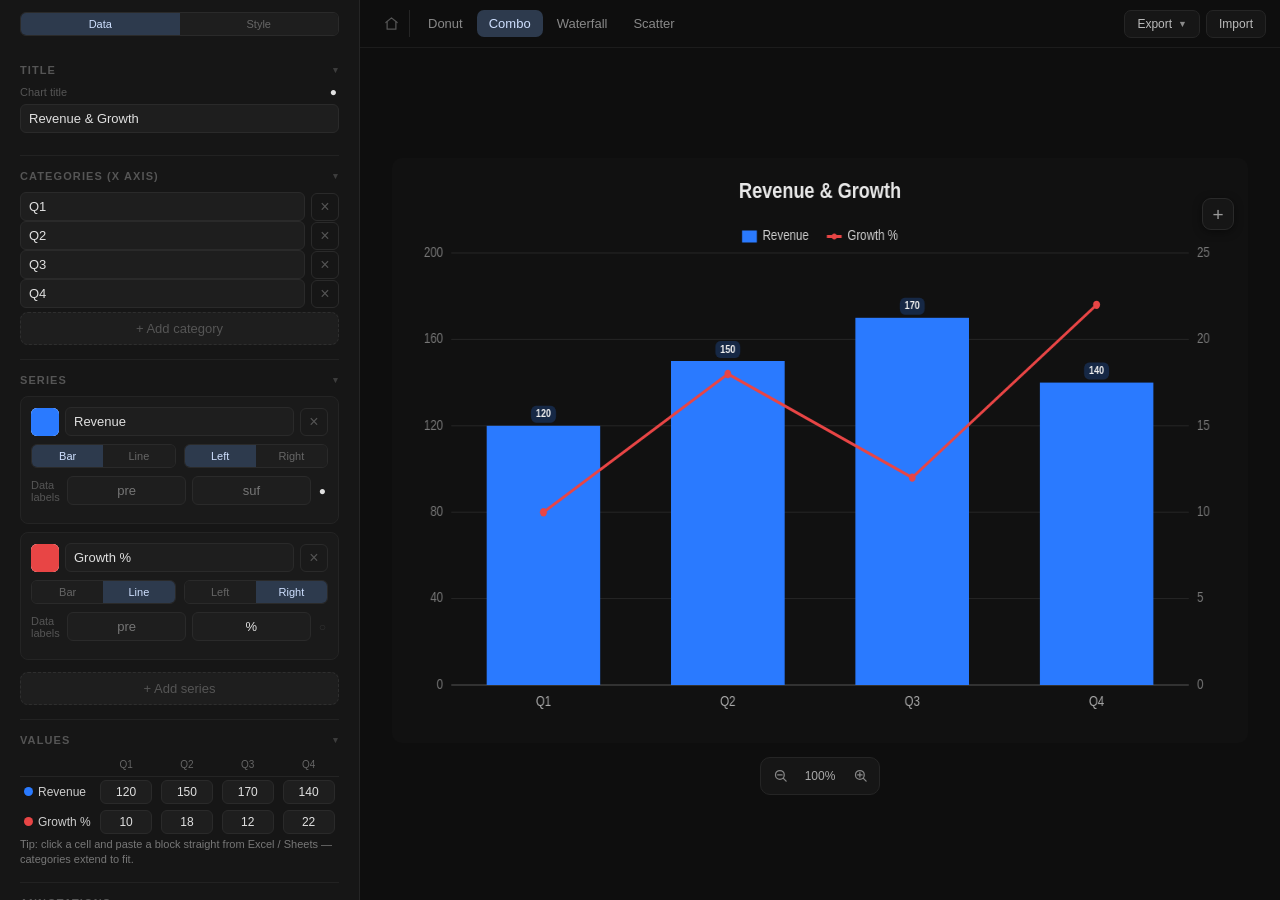
==== commit 88ea462d: "Move import/export into a chart toolbar Getting a chart out is the point of the tool, so Export and " ====
--- a/combo.html
+++ b/combo.html
@@ -4,7 +4,7 @@
 <meta charset="UTF-8">
 <meta name="viewport" content="width=device-width, initial-scale=1.0">
 <title>Combo Chart Builder</title>
-<link rel="stylesheet" href="shared.css?v=2">
+<link rel="stylesheet" href="shared.css?v=3">
 </head>
 <body>
 
@@ -120,43 +120,47 @@
 
   </div>
 
-  <!-- Import / export are destinations, not settings — pinned at the bottom so
-       they're always reachable and never in the way of the two tabs above. -->
-  <div id="panel-footer">
-    <div id="import-panel" hidden>
-      <textarea id="importText" class="import-textarea" spellcheck="false"
-        placeholder='{
+</div>
+
+<div id="preview">
+  <!-- Import / export live at the top of the chart: getting a chart out is the
+       point of the tool, so the controls sit where you look first rather than in
+       a corner of the settings panel. -->
+  <div id="chart-toolbar">
+    <nav class="chart-tabs"></nav>
+    <div id="chart-actions">
+      <button id="exportMenuBtn" class="toolbar-btn">Export <span class="caret">▼</span></button>
+      <button id="toggleImport" class="toolbar-btn">Import</button>
+      <div id="export-menu" hidden>
+        <button class="menu-item" onclick="exportChart(true)">PNG</button>
+        <button class="menu-item" onclick="exportChart(false)">PNG · transparent background</button>
+        <button class="menu-item" onclick="exportJSON()">JSON · data + config</button>
+        <div class="menu-note">Charts autosave in this browser only.
+          Export JSON to keep one or move it elsewhere.</div>
+      </div>
+      <div id="import-panel" hidden>
+        <textarea id="importText" class="import-textarea" spellcheck="false"
+          placeholder='{
   "categories": ["Q1", "Q2", "Q3", "Q4"],
   "series": [
     { "name": "Revenue", "values": [120, 150, 170, 140] },
     { "name": "Profit",  "values": [40, 55, 60, 52] }
   ]
 }'></textarea>
-      <div class="import-hint">Accepts plain data, or a full config from Export JSON
-        (colors, sizes, background, layout).</div>
-      <div id="importMsg" class="import-msg"></div>
-      <div class="export-btns">
-        <button class="btn-export primary" id="applyImport">Apply</button>
-        <button class="btn-export" id="cancelImport">Cancel</button>
+        <div class="import-hint">Accepts plain data, or a full config from Export JSON
+          (colors, sizes, background, layout).</div>
+        <div id="importMsg" class="import-msg"></div>
+        <div class="export-btns">
+          <button class="btn-export primary" id="applyImport">Apply</button>
+          <button class="btn-export" id="cancelImport">Cancel</button>
+        </div>
       </div>
     </div>
-    <div class="export-btns">
-      <button class="btn-export primary" onclick="exportChart(true)">Export PNG</button>
-      <button class="btn-export" onclick="exportChart(false)">Transparent</button>
-    </div>
-    <div class="footer-links">
-      <button id="toggleImport" class="btn-link">Import JSON…</button>
-      <button class="btn-link" onclick="exportJSON()">Export JSON</button>
-    </div>
   </div>
-</div>
-
-<div id="preview">
-  <nav class="chart-tabs"></nav>
   <canvas id="canvas"></canvas>
 </div>
 
-<script src="shared.js?v=2"></script>
+<script src="shared.js?v=3"></script>
 <script>
 // ── State ──────────────────────────────────────────────────────────────────
 let nextId = 1;
--- a/shared.css
+++ b/shared.css
@@ -58,34 +58,6 @@
   display: none;
 }
 
-/* ── Panel footer (import / export) ────────────────────────────── */
-#panel-footer {
-  flex-shrink: 0;
-  border-top: 1px solid #252525;
-  padding: 12px 20px;
-  display: flex;
-  flex-direction: column;
-  gap: 8px;
-}
-#panel-footer .export-btns { display: flex; gap: 8px; }
-#panel-footer .export-btns .btn-export { flex: 1; padding: 8px 10px; font-size: 12px; }
-.footer-links {
-  display: flex;
-  justify-content: space-between;
-  gap: 8px;
-}
-.btn-link {
-  background: none;
-  border: none;
-  color: #777;
-  cursor: pointer;
-  font-size: 11px;
-  font-weight: 500;
-  padding: 2px 0;
-  transition: color 0.15s;
-}
-.btn-link:hover { color: #cfe0ff; }
-
 .panel-title {
   font-size: 11px;
   font-weight: 600;
@@ -408,30 +380,43 @@
   overflow: hidden;
 }
 
-/* Chart-type switcher: floating pill bar centered over the preview */
+/* Toolbar across the top of the chart: chart tabs left, actions right.
+   Deliberately absolute rather than an in-flow flex child — #preview centres
+   its children, so a fourth child in that flow would drag the chart off its
+   centre line. #preview's 84px top padding already clears this bar. */
+#chart-toolbar {
+  position: absolute;
+  top: 0; left: 0; right: 0;
+  height: 48px;
+  display: flex;
+  align-items: center;
+  justify-content: space-between;
+  gap: 12px;
+  padding: 0 14px;
+  background: #0e0e0e;
+  border-bottom: 1px solid #1c1c1c;
+  z-index: 13;
+}
+
+/* Chart-type switcher, flat inside the toolbar */
 .chart-tabs {
-  position: absolute;
-  top: 16px; left: 50%;
-  transform: translateX(-50%);
   display: flex;
   align-items: center;
   gap: 2px;
-  background: #161616;
-  border: 1px solid #252525;
-  border-radius: 10px;
-  padding: 4px;
-  z-index: 10;
+  min-width: 0;
+  overflow: hidden;
 }
 .chart-tab {
   display: flex;
   align-items: center;
   justify-content: center;
-  padding: 6px 14px;
+  padding: 6px 12px;
   border-radius: 7px;
   color: #888;
   text-decoration: none;
   font-size: 13px;
   font-weight: 500;
+  white-space: nowrap;
   transition: all 0.15s;
 }
 .chart-tab:hover { color: #e0e0e0; background: #1e1e1e; }
@@ -445,6 +430,87 @@
   border-radius: 7px 0 0 7px;
 }
 .chart-tab.home:hover { color: #aaa; background: none; }
+
+/* Export / import. Anchored to a fixed corner of a full-width bar, so CSS alone
+   positions the menus — unlike .chart-add-btn, which has to track a centred and
+   zoomable canvas from JS. */
+#chart-actions {
+  position: relative;
+  display: flex;
+  align-items: center;
+  gap: 6px;
+  flex-shrink: 0;
+}
+.toolbar-btn {
+  display: flex;
+  align-items: center;
+  gap: 6px;
+  padding: 6px 12px;
+  border: 1px solid #252525;
+  border-radius: 7px;
+  background: #161616;
+  color: #bbb;
+  font-size: 12px;
+  font-weight: 500;
+  white-space: nowrap;
+  cursor: pointer;
+  transition: all 0.15s;
+}
+.toolbar-btn:hover { color: #e8e8e8; background: #1e1e1e; border-color: #3a3a3a; }
+.toolbar-btn.active { background: #2d3a4d; border-color: #3d5675; color: #cfe0ff; }
+.toolbar-btn .caret { font-size: 9px; opacity: 0.7; }
+
+/* Both menus hang from the toolbar's right edge, on the same surface as the
+   on-chart popovers. #preview clips its overflow, so they scroll internally
+   rather than disappearing off a short window. */
+#export-menu,
+#chart-actions #import-panel {
+  position: absolute;
+  top: calc(100% + 8px);
+  right: 0;
+  z-index: 14;
+  background: #161616;
+  border: 1px solid #2a2a2a;
+  border-radius: 10px;
+  padding: 8px;
+  box-shadow: 0 8px 24px rgba(0, 0, 0, 0.5);
+  max-height: calc(100vh - 120px);
+  overflow-y: auto;
+}
+#export-menu {
+  display: flex;
+  flex-direction: column;
+  gap: 2px;
+  min-width: 208px;
+}
+.menu-item {
+  display: block;
+  width: 100%;
+  padding: 8px 10px;
+  border: none;
+  border-radius: 7px;
+  background: none;
+  color: #ddd;
+  font-size: 12.5px;
+  font-weight: 500;
+  text-align: left;
+  white-space: nowrap;
+  cursor: pointer;
+  transition: all 0.15s;
+}
+.menu-item:hover { background: #1e1e1e; color: #fff; }
+/* Separated from the items so it reads as a note, not a fourth choice. */
+.menu-note {
+  margin-top: 4px;
+  padding: 8px 10px 2px;
+  border-top: 1px solid #232323;
+  font-size: 10.5px;
+  line-height: 1.45;
+  color: #6a6a6a;
+}
+/* The base #import-panel rule adds a margin-top for its old home in the panel;
+   here the offset comes from `top` instead. */
+#chart-actions #import-panel { width: 340px; margin-top: 0; }
 
 #canvas {
   max-width: 100%;
